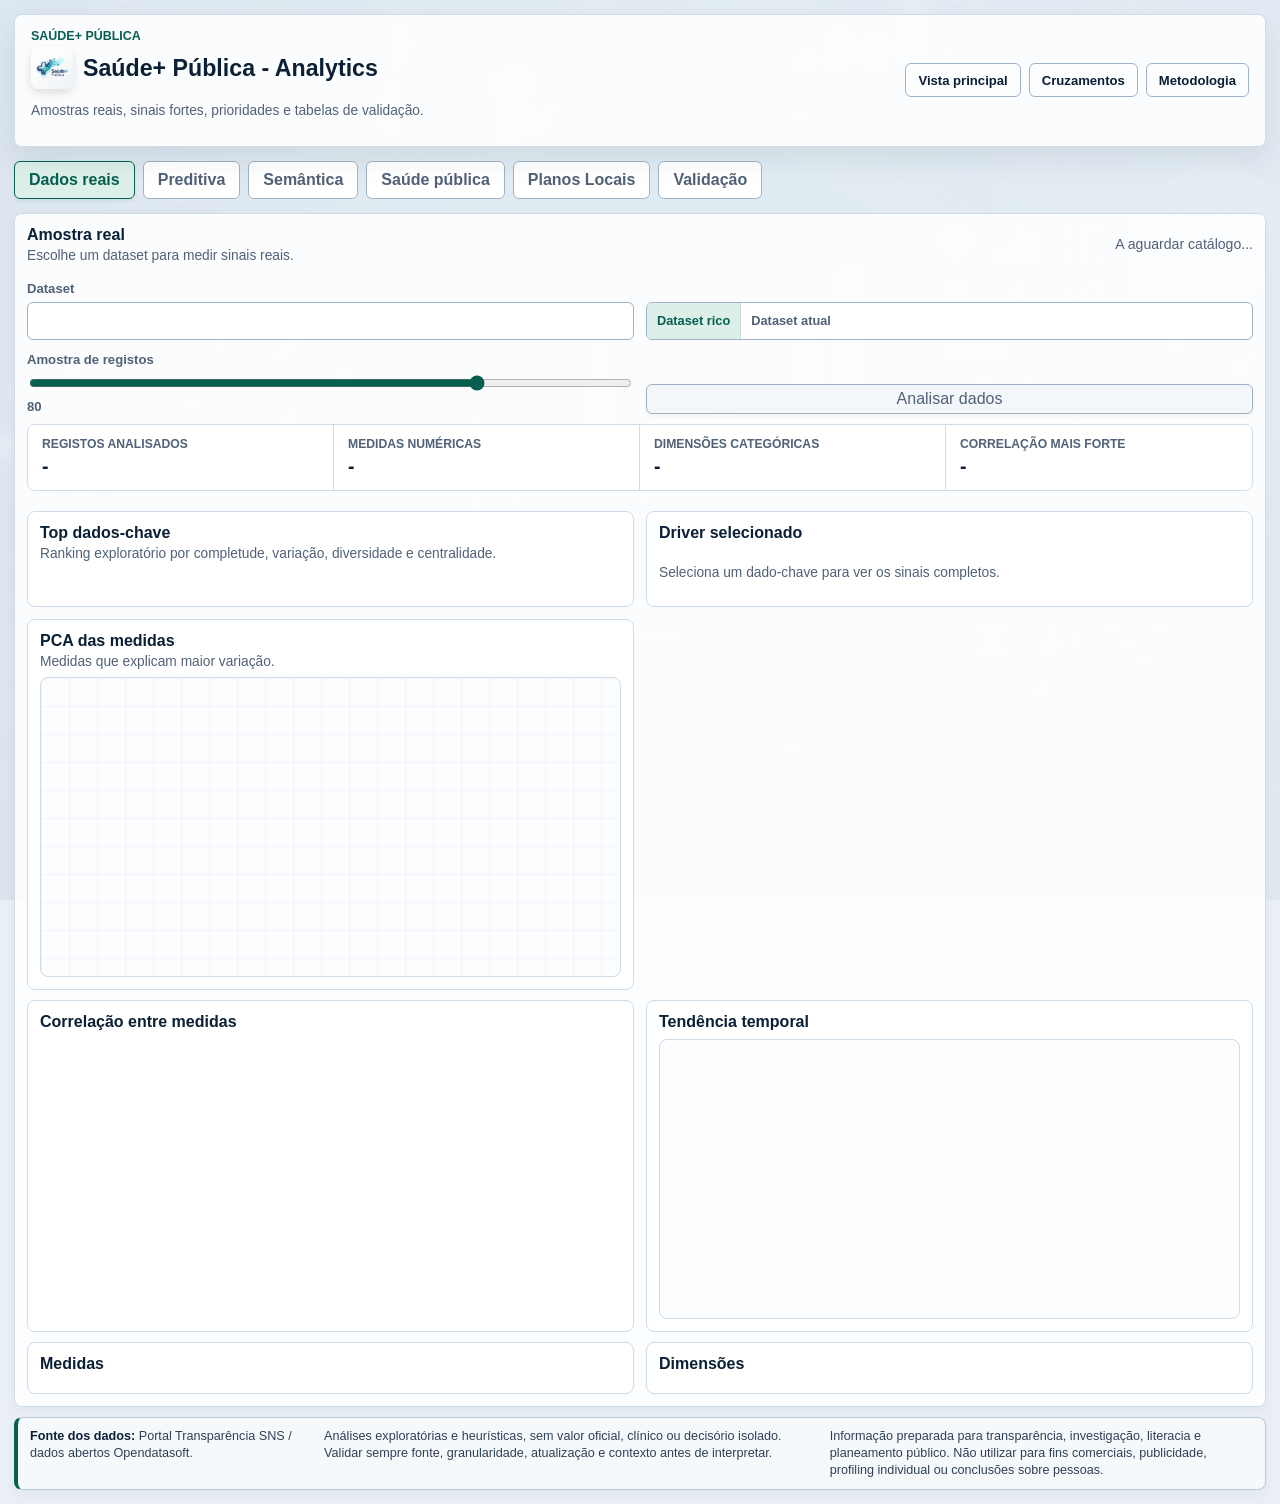
==== analytics.html @ 046d4cb9 "Improve analytics and public health views" ====
<!doctype html>
<html lang="pt">
  <head>
    <meta charset="UTF-8" />
    <meta name="viewport" content="width=device-width, initial-scale=1.0" />
    <title>Saúde+ Pública - Analytics</title>
    <link rel="icon" href="data:," />
    <link rel="stylesheet" href="styles.css?v=geo-mapping-20260427" />
  </head>
  <body>
    <main class="analytics-layout">
      <header class="topbar">
        <div>
          <p class="eyebrow">Saúde+ Pública</p>
          <h1><img src="visual_assets/logo.jpg" class="topbar-logo" alt="Logo" /> Saúde+ Pública - Analytics</h1>
          <p class="meta">Amostras reais, sinais fortes, prioridades e tabelas de validação.</p>
        </div>
        <div class="topbar-actions">
          <a href="/" class="top-link">Vista principal</a>
          <a href="crosswalk.html" class="top-link">Cruzamentos</a>
          <a href="metodologia.html" class="top-link">Metodologia</a>
        </div>
      </header>

      <nav class="analytics-tabs" aria-label="Secções de analytics">
        <button class="analytics-tab is-active" type="button" data-analytics-tab="data">Dados reais</button>
        <button class="analytics-tab" type="button" data-analytics-tab="predictive">Preditiva</button>
        <button class="analytics-tab" type="button" data-analytics-tab="semantic">Semântica</button>
        <button class="analytics-tab" type="button" data-analytics-tab="health">Saúde pública</button>
        <button class="analytics-tab" type="button" data-analytics-tab="local">Planos Locais</button>
        <button class="analytics-tab" type="button" data-analytics-tab="tables">Validação</button>
      </nav>

      <section class="panel analytics-panel data-analytics-panel" data-tab-panel="data">
        <div class="panel-heading">
          <div>
            <h2>Amostra real</h2>
            <p id="dataAnalyticsMeta" class="meta">Escolhe um dataset para medir sinais reais.</p>
          </div>
          <div id="dataAnalyticsStatus" class="sync-state">A aguardar catálogo...</div>
        </div>

        <div class="data-analytics-toolbar">
          <label>
            <span>Dataset</span>
            <select id="dataDatasetSelect" name="data-dataset"></select>
          </label>
          <div class="dataset-mode-toggle" role="group" aria-label="Modo de escolha de dataset">
            <button id="dataRichMode" class="is-active" type="button">Dataset rico</button>
            <button id="dataManualMode" type="button">Dataset atual</button>
          </div>
          <label class="range-control">
            <span>Amostra de registos</span>
            <input id="dataSampleLimit" min="20" max="100" step="20" type="range" value="80" />
            <strong id="dataSampleLimitValue">80</strong>
          </label>
          <button id="dataRefreshButton" class="ghost-button" type="button">Analisar dados</button>
        </div>

        <section class="data-kpis" aria-label="Resumo da amostra">
          <div>
            <span>Registos analisados</span>
            <strong id="dataStatRows">-</strong>
          </div>
          <div>
            <span>Medidas numéricas</span>
            <strong id="dataStatNumeric">-</strong>
          </div>
          <div>
            <span>Dimensões categóricas</span>
            <strong id="dataStatCategorical">-</strong>
          </div>
          <div>
            <span>Correlação mais forte</span>
            <strong id="dataStatCorrelation">-</strong>
          </div>
        </section>

        <div id="dataInsightCards" class="data-insight-cards"></div>

        <section class="key-data-panel">
          <section>
            <div class="panel-heading">
              <div>
                <h2>Top dados-chave</h2>
                <p class="meta">Ranking exploratório por completude, variação, diversidade e centralidade.</p>
              </div>
            </div>
            <div id="dataFeatureImportance" class="feature-importance-list"></div>
          </section>
          <aside id="featureDetailPanel" class="feature-detail-panel">
            <strong>Driver selecionado</strong>
            <p class="meta">Seleciona um dado-chave para ver os sinais completos.</p>
          </aside>
          <section>
            <div class="panel-heading">
              <div>
                <h2>PCA das medidas</h2>
                <p id="dataPcaMeta" class="meta">Medidas que explicam maior variação.</p>
              </div>
            </div>
            <div class="pca-wrap">
              <svg id="dataPcaChart" role="img" aria-label="PCA das medidas numéricas"></svg>
            </div>
          </section>
        </section>

        <section class="data-analytics-grid">
          <section>
            <div class="panel-heading">
              <h2>Correlação entre medidas</h2>
            </div>
            <div id="dataCorrelationList" class="data-correlation-list"></div>
          </section>
          <section>
            <div class="panel-heading">
              <h2>Tendência temporal</h2>
            </div>
            <div class="data-trend-wrap">
              <svg id="dataTrendChart" role="img" aria-label="Tendência temporal da amostra"></svg>
            </div>
          </section>
        </section>

        <section class="data-analytics-grid">
          <section>
            <div class="panel-heading">
              <h2>Medidas</h2>
            </div>
            <div id="dataNumericProfiles" class="data-profile-list"></div>
          </section>
          <section>
            <div class="panel-heading">
              <h2>Dimensões</h2>
            </div>
            <div id="dataCategoricalProfiles" class="data-profile-list"></div>
          </section>
        </section>
      </section>

      <section class="panel analytics-panel predictive-panel" data-tab-panel="predictive" hidden>
        <div class="panel-heading">
          <div>
            <h2>Análise preditiva simples</h2>
            <p id="predictiveMeta" class="meta">Projeções exploratórias sobre a amostra real selecionada.</p>
          </div>
          <button id="predictiveDataButton" class="ghost-button" type="button">Escolher dataset</button>
        </div>

        <section id="predictiveKpis" class="predictive-kpis" aria-label="Resumo preditivo"></section>

        <section class="predictive-filter-bar" aria-label="Filtro de indicadores preditivos">
          <div>
            <strong>Indicador com fiabilidade</strong>
            <span>Mostra apenas séries com volume e variação suficientes para leitura exploratória.</span>
          </div>
          <label>
            <span>Indicador</span>
            <select id="predictiveIndicatorFilter" name="predictive-indicator-filter"></select>
          </label>
        </section>

        <section class="predictive-grid predictive-grid-primary">
          <article class="predictive-card predictive-forecast-card">
            <div class="panel-heading">
              <div>
                <h2>Projeção curta</h2>
                <p class="meta">Linear, baseada nos períodos disponíveis.</p>
              </div>
            </div>
            <div class="predictive-chart-wrap">
              <svg id="predictiveForecastChart" role="img" aria-label="Projeção preditiva simples"></svg>
            </div>
          </article>
          <article class="predictive-card">
            <div class="panel-heading">
              <h2>Drivers prováveis</h2>
            </div>
            <div id="predictiveDrivers" class="predictive-list"></div>
          </article>
        </section>

        <section class="predictive-grid">
          <article class="predictive-card">
            <div class="panel-heading">
              <h2>Cenários</h2>
            </div>
            <div id="predictiveScenarios" class="predictive-scenarios"></div>
          </article>
          <article class="predictive-card">
            <div class="panel-heading">
              <h2>Risco do modelo</h2>
            </div>
            <div id="predictiveRisk" class="predictive-list"></div>
          </article>
        </section>

        <section class="predictive-card predictive-candidates-panel">
          <div class="panel-heading">
            <div>
              <h2>Datasets com potencial temporal</h2>
              <p class="meta">Sugestões do catálogo com sinais de mês, trimestre, evolução ou campos temporais.</p>
            </div>
          </div>
          <div id="predictiveDatasetCandidates" class="predictive-dataset-candidates"></div>
        </section>
      </section>

      <section class="analytics-toolbar analytics-filter-panel" data-tab-panel="semantic health local tables" hidden>
        <div class="toolbar-title">
          <strong>Filtros</strong>
          <span>foca ligações úteis</span>
        </div>
        <label>
          <span>Pesquisar relação</span>
          <input id="analyticsSearch" name="analytics-search" autocomplete="off" placeholder="período, hospital, mortalidade" type="text" />
        </label>
        <label>
          <span>Dimensão</span>
          <select id="analyticsKind" name="analytics-kind">
            <option value="">Todas</option>
            <option value="temporal">Temporal</option>
            <option value="territorial">Território</option>
            <option value="entidade">Entidade</option>
            <option value="medida">Medida</option>
            <option value="generico">Genérico</option>
          </select>
        </label>
        <label>
          <span>Confiança</span>
          <select id="analyticsConfidence" name="analytics-confidence">
            <option value="">Todas</option>
            <option value="alta">Alta</option>
            <option value="media">Média</option>
            <option value="exploratoria">Exploratória</option>
          </select>
        </label>
        <label class="range-control">
          <span>Score mínimo</span>
          <input id="analyticsMinScore" min="1" max="10" step="1" type="range" value="4" />
          <strong id="analyticsMinScoreValue">4</strong>
        </label>
        <button id="analyticsRefresh" class="ghost-button" type="button">Atualizar</button>
        <button id="analyticsExport" class="ghost-button" type="button">Exportar JSON</button>
        <div id="analyticsStatus" class="sync-state">A carregar...</div>
      </section>

      <section class="analytics-summary" aria-label="Resumo analítico" data-tab-panel="semantic health local tables" hidden>
        <div>
          <span>Datasets analisados</span>
          <strong id="analyticsStatDatasets">-</strong>
        </div>
        <div>
          <span>Cruzamentos candidatos</span>
          <strong id="analyticsStatLinks">-</strong>
        </div>
        <div>
          <span>Dimensões cruzáveis</span>
          <strong id="analyticsStatDimensions">-</strong>
        </div>
        <div>
          <span>Alta confiança</span>
          <strong id="analyticsStatConfidence">-</strong>
        </div>
      </section>

      <section class="semantic-explainer" data-tab-panel="semantic" hidden aria-label="Como usar a análise semântica">
        <div>
          <strong>Para que serve</strong>
          <span>Descobre que datasets podem ser cruzados porque partilham campos, dimensões ou temas próximos.</span>
        </div>
        <div>
          <strong>Como ler</strong>
          <span>Começa pelas oportunidades, confirma os campos comuns e valida granularidade antes de juntar dados.</span>
        </div>
        <div>
          <strong>O que não é</strong>
          <span>Não prova causalidade nem qualidade oficial do join; é uma triagem para investigação e planeamento.</span>
        </div>
      </section>

      <section class="panel analytics-panel top-opportunities-panel" data-tab-panel="semantic" hidden>
        <div class="panel-heading">
          <div>
            <h2>Oportunidades agora</h2>
            <p class="meta">Combina score semântico, viabilidade técnica, impacto e baixo risco.</p>
          </div>
        </div>
        <div id="analyticsTopOpportunities" class="top-opportunity-list"></div>
      </section>

      <section class="analytics-insights" aria-label="Leitura rápida" data-tab-panel="semantic" hidden>
        <div id="analyticsInsightCards" class="analytics-insight-cards"></div>
        <div class="panel analytics-panel analytics-distribution-panel">
          <div class="panel-heading">
            <div>
              <h2>Distribuição filtrada</h2>
              <p id="analyticsDistributionMeta" class="meta">Confiança e tipos de dimensão nas ligações visíveis.</p>
            </div>
          </div>
          <div id="analyticsDistribution" class="analytics-distribution"></div>
        </div>
      </section>

      <section class="panel analytics-panel analytics-model-panel" data-tab-panel="semantic" hidden>
        <div class="panel-heading">
          <div>
            <h2>Modelo semântico</h2>
            <p id="analyticsModelMeta" class="meta">Temas ligados por dimensões comuns nas ligações filtradas.</p>
          </div>
        </div>
        <div class="analytics-model-wrap">
          <svg id="analyticsSemanticModel" role="img" aria-label="Grafo de modelo semântico provável"></svg>
        </div>
      </section>

      <section class="panel analytics-panel analytics-public-health-panel" data-tab-panel="health" hidden>
        <div class="panel-heading">
          <div>
            <h2>Leitura de saúde pública</h2>
            <p id="publicHealthMeta" class="meta">Hipóteses exploratórias por viabilidade técnica, impacto, área e qualidade de cruzamento.</p>
          </div>
        </div>

        <section id="publicHealthKpis" class="public-health-kpis" aria-label="Resumo de prioridade em saúde pública"></section>

        <section class="health-guidance" aria-label="Como usar a leitura de saúde pública">
          <div>
            <strong>1. Escolhe uma hipótese</strong>
            <span>Usa a lista à esquerda para selecionar um tema de análise prioritário.</span>
          </div>
          <div>
            <strong>2. Valida a matriz</strong>
            <span>Procura alta viabilidade e alto impacto; confirma território, tempo e entidade.</span>
          </div>
          <div>
            <strong>3. Lê o âmbito</strong>
            <span>O cartograma separa leitura regional, entidades territoriais por validar e vista nacional.</span>
          </div>
          <div>
            <strong>4. Usa com cautela</strong>
            <span>É triagem exploratória para perguntas e validações, não recomendação oficial.</span>
          </div>
        </section>

        <div class="public-health-layout public-health-layout-primary">
          <section>
            <div class="panel-heading">
              <div>
                <h2>Matriz viabilidade técnica × impacto</h2>
                <p class="meta">Viabilidade técnica nas linhas, impacto potencial nas colunas. Priorizar validação no canto superior direito.</p>
              </div>
            </div>
            <div id="publicHealthMatrix" class="public-health-matrix" aria-label="Matriz de viabilidade técnica versus impacto"></div>
          </section>
          <aside>
            <h3>Estratificação por área matched</h3>
            <div id="publicHealthStrata" class="public-health-strata"></div>
          </aside>
        </div>

        <section class="public-health-cockpit">
          <section class="public-health-priority-panel">
            <div class="panel-heading">
              <div>
                <h2>Hipóteses de análise</h2>
                <p class="meta">Triagem Hanlon/PNS-like. Não é recomendação oficial.</p>
              </div>
            </div>
            <div id="publicHealthPriorityList" class="public-health-priority-list"></div>
          </section>

          <section class="public-health-map-panel">
            <div class="panel-heading">
              <div>
                <h2>Cartograma SNS</h2>
                <p class="meta">Leitura regional: continente norte-sul e ilhas. O nacional fica separado.</p>
              </div>
              <div id="publicHealthLayerControls" class="map-layer-controls" role="group" aria-label="Layers do mapa SNS"></div>
            </div>
            <div id="publicHealthNationalSummary" class="public-health-national-summary"></div>
            <div class="public-health-map-wrap">
              <svg id="publicHealthMap" role="img" aria-label="Mapa/cartograma de prioridades em saúde pública"></svg>
            </div>
          </section>

          <aside class="public-health-detail-panel">
            <h3>Drivers e leitura</h3>
            <div id="publicHealthDecisionDetail" class="public-health-decision-detail"></div>
          </aside>
        </section>

        <section class="public-health-questions-panel">
          <div class="panel-heading">
            <div>
              <h2>Perguntas úteis</h2>
              <p class="meta">Geradas a partir das prioridades disponíveis.</p>
            </div>
          </div>
          <div id="publicHealthQuestions" class="public-health-questions"></div>
        </section>

        <section class="public-health-table-panel">
          <div class="panel-heading">
            <div>
              <h2>Matriz de hipóteses</h2>
              <p id="publicHealthTableMeta" class="meta">Seleciona uma célula para ver explicação e hipóteses candidatas.</p>
            </div>
          </div>
          <div class="hypothesis-matrix-layout">
            <div id="publicHealthHypothesisMatrix" class="hypothesis-matrix" aria-label="Matriz de hipóteses por leitura e âmbito"></div>
            <aside id="publicHealthHypothesisDetail" class="hypothesis-detail-panel"></aside>
          </div>
        </section>
      </section>

      <section class="panel analytics-panel local-plans-panel" data-tab-panel="local" hidden>
        <div class="panel-heading">
          <div>
            <h2>Cockpit de Planos Locais de Saúde</h2>
            <p id="localPlanMeta" class="meta">Diagnóstico, prioridades, vigilância, risco e plano de ação a partir dos cruzamentos disponíveis.</p>
          </div>
        </div>

        <section id="localPlanKpis" class="local-plan-kpis" aria-label="Resumo para planos locais"></section>

        <section class="local-plan-grid">
          <article class="local-plan-card local-diagnosis-card">
            <div class="panel-heading">
              <div>
                <h2>Diagnóstico local</h2>
                <p class="meta">Temas PNS, cobertura territorial e lacunas que condicionam planeamento subnacional.</p>
              </div>
            </div>
            <div id="localDiagnosis" class="local-diagnosis"></div>
          </article>

          <article class="local-plan-card">
            <div class="panel-heading">
              <div>
                <h2>Prioridades</h2>
                <p class="meta">Necessidade local versus capacidade analítica. Clica numa célula para ver hipóteses e validações.</p>
              </div>
            </div>
            <div class="local-priority-layout">
              <div id="localPriorityMatrix" class="local-priority-matrix" aria-label="Matriz de prioridades para planos locais"></div>
              <aside id="localPriorityDetail" class="local-priority-detail"></aside>
            </div>
          </article>
        </section>

        <section class="local-plan-grid local-plan-grid-secondary">
          <article class="local-plan-card">
            <div class="panel-heading">
              <div>
                <h2>Vigilância</h2>
                <p class="meta">Sinal temporal, capacidade de monitorização e qualidade da série.</p>
              </div>
            </div>
            <div id="localSurveillance" class="local-signal-list"></div>
          </article>

          <article class="local-plan-card">
            <div class="panel-heading">
              <div>
                <h2>Risco residual</h2>
                <p class="meta">Probabilidade × impacto, ajustado por vulnerabilidade e capacidade analítica.</p>
              </div>
            </div>
            <div id="localRiskMatrix" class="local-risk-matrix"></div>
          </article>
        </section>

        <section class="local-plan-card">
          <div class="panel-heading">
            <div>
              <h2>Plano de ação</h2>
              <p class="meta">Perguntas acionáveis, datasets necessários e validações antes de usar em planeamento local.</p>
            </div>
          </div>
          <div id="localActionPlan" class="local-action-plan"></div>
        </section>
      </section>

      <section class="analytics-grid" data-tab-panel="semantic" hidden>
        <section class="panel analytics-panel analytics-chart-panel">
          <div class="panel-heading">
            <div>
              <h2>Mapa de oportunidades</h2>
              <p id="analyticsChartMeta" class="meta">Distribuição por cobertura e intensidade.</p>
            </div>
          </div>
          <div class="analytics-chart-wrap">
            <svg id="analyticsBubbleChart" role="img" aria-label="Mapa de dimensões cruzáveis"></svg>
          </div>
        </section>

        <aside class="panel analytics-panel">
          <div class="panel-heading">
            <h2>Dimensões fortes</h2>
          </div>
          <div id="analyticsDimensionList" class="analytics-list"></div>
        </aside>
      </section>

      <section class="panel analytics-panel analytics-table-panel tables-primary-panel" data-tab-panel="tables" hidden>
        <div class="panel-heading">
          <div>
            <h2>Ligações candidatas para cruzar dados</h2>
            <p id="analyticsCorrelationMeta" class="meta">Ordenadas por score semântico.</p>
          </div>
        </div>
        <div class="tables-guidance">
          <span>Filtra dimensão/confiança</span>
          <span>Abre uma linha</span>
          <span>Exporta o filtro</span>
        </div>
        <div class="analytics-table-wrap">
          <table id="analyticsCorrelationTable" class="analytics-table analytics-relation-table">
            <thead></thead>
            <tbody></tbody>
          </table>
        </div>
      </section>

      <section class="analytics-grid analytics-grid-wide analytics-matrix-strip" data-tab-panel="tables" hidden>
        <details class="panel analytics-panel analytics-details">
          <summary>Mapa rápido por tema</summary>
          <div class="panel-heading">
            <div>
              <h2>Matriz tema-tema</h2>
              <p class="meta">Mostra os temas com mais pares cruzáveis.</p>
            </div>
          </div>
          <div id="analyticsThemeMatrix" class="analytics-matrix"></div>
        </details>

        <details class="panel analytics-panel analytics-details">
          <summary>Mapa rápido por dimensão</summary>
          <div class="panel-heading">
            <div>
              <h2>Cruzamento de dimensões</h2>
              <p class="meta">Mostra os tipos de chave que aparecem em mais ligações.</p>
            </div>
          </div>
          <div id="analyticsDimensionMatrix" class="analytics-matrix"></div>
        </details>
      </section>
      <footer class="legal-strip" aria-label="Fonte e nota legal">
        <div><strong>Fonte dos dados:</strong> Portal Transparência SNS / dados abertos Opendatasoft.</div>
        <div>Análises exploratórias e heurísticas, sem valor oficial, clínico ou decisório isolado. Validar sempre fonte, granularidade, atualização e contexto antes de interpretar.</div>
        <div>Informação preparada para transparência, investigação, literacia e planeamento público. Não utilizar para fins comerciais, publicidade, profiling individual ou conclusões sobre pessoas.</div>
      </footer>
    </main>

    <script src="analytics.js?v=geo-mapping-20260427" defer></script>
  </body>
</html>
---- styles.css ----
:root {
  --bg: #e9eff5;
  --surface: #ffffff;
  --surface-2: #f4f7fa;
  --text: #0b1f35;
  --muted: #516176;
  --line: #cfdbe7;
  --line-strong: #9fb2c6;
  --accent: #075f4f;
  --accent-soft: #dcefe9;
  --blue: #155a99;
  --orange: #b86418;
  --shadow: 0 12px 28px rgba(25, 42, 62, 0.09);
}

* {
  box-sizing: border-box;
}

body {
  margin: 0;
  background: var(--bg);
  color: var(--text);
  font-family: Inter, "Segoe UI", Arial, sans-serif;
  overflow-x: hidden;
}

body::before {
  content: "";
  position: fixed;
  top: 0; left: 0; right: 0; bottom: 0;
  background-image: url('visual_assets/background.jpg');
  background-size: cover;
  background-position: center;
  opacity: 0.06;
  z-index: -1;
  pointer-events: none;
}

button,
input {
  font: inherit;
}

button,
select,
input {
  touch-action: manipulation;
}

select {
  appearance: none;
  background-image: url("data:image/svg+xml,%3Csvg xmlns='http://www.w3.org/2000/svg' width='16' height='16' viewBox='0 0 24 24' fill='none' stroke='%23516176' stroke-width='2.5' stroke-linecap='round' stroke-linejoin='round'%3E%3Cpath d='M6 9l6 6 6-6'/%3E%3C/svg%3E");
  background-repeat: no-repeat;
  background-position: right 10px center;
  background-size: 14px;
  padding-right: 32px !important;
}

button:focus-visible,
select:focus-visible,
input:focus-visible,
a:focus-visible {
  outline: none;
  border-color: var(--accent);
  box-shadow: 0 0 0 4px rgba(7, 95, 79, 0.12);
}

@keyframes entrance {
  from { opacity: 0; transform: translateY(8px); }
  to { opacity: 1; transform: translateY(0); }
}

.layout {
  display: flex;
  flex-direction: column;
  min-height: 100vh;
  padding: 14px;
  gap: 10px;
  animation: entrance 0.5s cubic-bezier(0.16, 1, 0.3, 1) both;
}

.topbar,
.toolbar,
.summary-strip,
.panel,
.start-page,
.data-section {
  background: rgba(255, 255, 255, 0.85);
  backdrop-filter: blur(10px);
  -webkit-backdrop-filter: blur(10px);
  border: 1px solid var(--line);
  border-radius: 8px;
  box-shadow: 0 4px 12px rgba(11, 31, 53, 0.04);
}

.topbar {
  display: flex;
  align-items: center;
  justify-content: space-between;
  padding: 14px 16px;
  box-shadow: var(--shadow);
}

.topbar-actions {
  display: flex;
  align-items: center;
  flex-wrap: wrap;
  justify-content: flex-end;
  gap: 8px;
}

.legal-strip {
  display: grid;
  grid-template-columns: minmax(180px, 0.8fr) minmax(260px, 1.4fr) minmax(260px, 1.2fr);
  gap: 12px;
  align-items: start;
  padding: 10px 12px;
  border: 1px solid #b9c9d8;
  border-left: 4px solid var(--accent);
  border-radius: 8px;
  background: rgba(247, 250, 252, 0.94);
  color: #2f4055;
  font-size: 0.79rem;
  line-height: 1.35;
  box-shadow: 0 4px 12px rgba(11, 31, 53, 0.04);
}

.legal-strip strong {
  color: var(--text);
}

@media (max-width: 900px) {
  .legal-strip {
    grid-template-columns: 1fr;
    font-size: 0.76rem;
  }
}

.top-link,
.ghost-link {
  height: 34px;
  border-radius: 6px;
  border: 1px solid var(--line-strong);
  text-decoration: none;
  color: var(--muted);
  padding: 0 12px;
  display: inline-flex;
  align-items: center;
  font-size: 0.82rem;
  font-weight: 700;
  white-space: nowrap;
}

.top-link {
  background: #fbfdff;
  color: var(--text);
}

.top-link:hover,
.ghost-link:hover {
  border-color: var(--accent);
  color: var(--accent);
  background: white;
  transform: translateY(-2px);
  box-shadow: 0 4px 10px rgba(11, 31, 53, 0.06);
}

.eyebrow {
  margin: 0 0 4px;
  color: var(--accent);
  font-size: 0.78rem;
  font-weight: 800;
  letter-spacing: 0;
  text-transform: uppercase;
}

h1,
h2 {
  margin: 0;
  letter-spacing: 0;
}

h1 {
  display: flex;
  align-items: center;
  gap: 10px;
  font-size: 1.45rem;
  line-height: 1.15;
}

.topbar-logo {
  width: 42px;
  height: 42px;
  border-radius: 8px;
  box-shadow: 0 4px 10px rgba(0,0,0,0.12);
  transition: transform 0.6s cubic-bezier(0.34, 1.56, 0.64, 1);
}

.topbar:hover .topbar-logo {
  transform: rotate(12deg) scale(1.1);
}

h2 {
  font-size: 1rem;
}

.sync-state {
  color: var(--muted);
  font-size: 0.88rem;
  white-space: nowrap;
}

::placeholder {
  color: #718297;
  opacity: 1;
}

.toolbar {
  display: flex;
  align-items: end;
  gap: 14px;
  padding: 12px;
  flex-wrap: wrap;
}

.start-page {
  display: grid;
  grid-template-columns: minmax(220px, 300px) 1fr;
  gap: 14px;
  padding: 14px;
}

.start-copy p {
  margin: 8px 0 0;
  color: var(--muted);
  line-height: 1.45;
}

.theme-grid {
  display: grid;
  grid-template-columns: repeat(auto-fit, minmax(190px, 1fr));
  gap: 10px;
}

.theme-card {
  display: grid;
  gap: 6px;
  min-height: 112px;
  border: 1px solid var(--line);
  border-radius: 8px;
  padding: 10px;
  text-align: left;
  background: var(--surface-2);
  color: var(--text);
  cursor: pointer;
  transition: transform 0.18s ease, border-color 0.18s ease, background-color 0.18s ease, box-shadow 0.18s ease;
}

.theme-card:hover {
  border-color: var(--accent);
  background: white;
  transform: translateY(-4px) scale(1.01);
  box-shadow: 0 12px 24px rgba(7, 95, 79, 0.12);
}

.theme-card.active {
  border-color: var(--accent);
  background: var(--accent-soft);
  box-shadow: 0 4px 12px rgba(7, 95, 79, 0.1);
}

.theme-card span {
  color: var(--accent);
  font-size: 0.78rem;
  font-weight: 900;
}

.theme-card strong {
  font-size: 1.05rem;
  font-variant-numeric: tabular-nums;
}

.theme-card small {
  color: var(--muted);
  line-height: 1.35;
}

.toolbar label {
  display: grid;
  gap: 6px;
  color: var(--muted);
  font-size: 0.82rem;
  font-weight: 700;
}

.toolbar input[type="text"],
.toolbar select {
  width: min(460px, 72vw);
  height: 38px;
  border: 1px solid var(--line-strong);
  border-radius: 6px;
  padding: 0 12px;
  color: var(--text);
  background: rgba(255, 255, 255, 0.9);
  transition: all 0.2s cubic-bezier(0.16, 1, 0.3, 1);
  box-shadow: inset 0 1px 3px rgba(11, 31, 53, 0.02);
}

.toolbar input[type="text"]:hover,
.toolbar select:hover {
  border-color: var(--accent);
  background: #fff;
  box-shadow: inset 0 1px 3px rgba(11, 31, 53, 0.02), 0 4px 10px rgba(7, 95, 79, 0.08);
  transform: translateY(-1px);
}

.toolbar select {
  width: 240px;
}

.range-control {
  min-width: 240px;
  grid-template-columns: 1fr auto;
  align-items: center;
}

.range-control input {
  grid-column: 1 / -1;
  accent-color: var(--accent);
}

.toolbar button,
.ghost-button,
.relation-button {
  height: 38px;
  border: 1px solid var(--line-strong);
  border-radius: 6px;
  background: var(--surface-2);
  color: var(--text);
  cursor: pointer;
  box-shadow: 0 2px 4px rgba(11, 31, 53, 0.05);
  transition: transform 0.15s ease, box-shadow 0.15s ease, border-color 0.15s ease, background-color 0.15s ease;
}

.toolbar button:hover,
.ghost-button:hover,
.relation-button:hover {
  transform: translateY(-2px);
  box-shadow: 0 6px 14px rgba(11, 31, 53, 0.12);
  background: white;
}

.toolbar button {
  padding: 0 16px;
  background: var(--accent);
  border-color: var(--accent);
  color: white;
  font-weight: 800;
}

.ghost-button {
  height: 30px;
  padding: 0 10px;
  color: var(--muted);
}

.summary-strip {
  display: grid;
  grid-template-columns: repeat(4, minmax(0, 1fr));
  overflow: hidden;
}

.summary-strip div {
  padding: 11px 14px;
  border-right: 1px solid var(--line);
}

.summary-strip div:last-child {
  border-right: 0;
}

.summary-strip span {
  display: block;
  color: var(--muted);
  font-size: 0.78rem;
  font-weight: 800;
  margin-bottom: 4px;
}

.summary-strip strong {
  display: block;
  font-size: 1.3rem;
  overflow: hidden;
  text-overflow: ellipsis;
  white-space: nowrap;
  font-variant-numeric: tabular-nums;
}

.grid {
  display: grid;
  grid-template-columns: 340px minmax(520px, 1fr) 420px;
  gap: 10px;
  min-height: 0;
  flex: 1;
  align-items: stretch;
}

.panel {
  min-height: 0;
  padding: 10px;
  display: flex;
  flex-direction: column;
}

.panel-heading {
  display: flex;
  align-items: center;
  justify-content: space-between;
  gap: 10px;
  margin-bottom: 8px;
}

.panel-heading span,
.meta {
  color: var(--muted);
  font-size: 0.86rem;
}

.sidebar,
.inspector {
  overflow: hidden;
  min-height: 0;
  max-height: clamp(520px, 62vh, 720px);
}

.list {
  min-height: 0;
  overflow: auto;
  padding-right: 4px;
}

.dataset-item {
  display: grid;
  gap: 7px;
  position: relative;
  border: 1px solid transparent;
  border-bottom-color: var(--line);
  padding: 11px 9px 11px 14px;
  cursor: pointer;
  border-radius: 6px;
  transition: background 0.16s ease, border-color 0.16s ease, transform 0.16s ease;
  text-align: left;
  background: transparent;
  width: 100%;
  content-visibility: auto;
  contain-intrinsic-size: 88px;
}

.dataset-item::before {
  content: "";
  position: absolute;
  top: 0;
  left: 0;
  bottom: 0;
  width: 4px;
  border-radius: 6px 0 0 6px;
  background: var(--item-theme, var(--line));
}

.dataset-item:hover {
  background: var(--surface-2);
  border-color: var(--line);
  transform: translateX(4px);
  box-shadow: 0 4px 12px rgba(11, 31, 53, 0.04);
}

.dataset-item.active {
  background: var(--accent-soft);
  border-color: var(--accent);
}

.dataset-title {
  font-weight: 800;
  line-height: 1.2;
  overflow-wrap: anywhere;
}

.dataset-meta-row {
  display: flex;
  align-items: center;
  gap: 8px;
  flex-wrap: wrap;
  color: var(--muted);
  font-size: 0.82rem;
}

.tag {
  display: inline-flex;
  align-items: center;
  max-width: 100%;
  min-height: 24px;
  padding: 3px 8px;
  border-radius: 999px;
  background: #edf2f7;
  color: #405069;
  font-size: 0.76rem;
  font-weight: 700;
  overflow: hidden;
  text-overflow: ellipsis;
  white-space: nowrap;
}

.theme-tag {
  background: var(--accent-soft);
  color: var(--accent);
}

#graphContainer {
  position: relative;
  height: clamp(360px, 44vh, 520px);
  border: 1px solid var(--line);
  border-radius: 8px;
  background:
    linear-gradient(rgba(16, 32, 51, 0.03) 1px, transparent 1px),
    linear-gradient(90deg, rgba(16, 32, 51, 0.03) 1px, transparent 1px),
    #fbfdff;
  background-size: 32px 32px;
  overflow: hidden;
}

#linkGraph {
  width: 100%;
  height: 100%;
  display: block;
}

.graph-tooltip {
  position: fixed;
  z-index: 10;
  max-width: 340px;
  padding: 8px 10px;
  border-radius: 6px;
  background: #102033;
  color: #fff;
  font-size: 12px;
  opacity: 0;
  pointer-events: none;
  transition: opacity 0.18s ease;
}

#linkHelp {
  margin-top: 9px;
}

.link {
  stroke: #a8bad0;
  stroke-opacity: 0.62;
}

.link-highlight {
  stroke: var(--orange);
  stroke-opacity: 1;
  stroke-width: 3px;
}

.node {
  cursor: pointer;
}

.node-circle {
  fill: var(--blue);
  stroke: #fff;
  stroke-width: 2px;
}

.node.active .node-circle {
  fill: var(--orange);
}

.node-text {
  font-size: 11px;
  fill: #14263b;
  paint-order: stroke;
  stroke: white;
  stroke-width: 4px;
  user-select: none;
}

svg text {
  pointer-events: none;
}

.relationship-list,
.opportunities {
  min-height: 0;
  overflow: auto;
}

.inspector .relationship-list {
  flex: 1 1 auto;
}

.inspector .opportunities {
  flex: 0 1 44%;
}

.data-section {
  padding: 14px;
  padding-top: 8px;
}

.recent-data-wide {
  grid-column: 1 / -1;
  min-width: 0;
  box-shadow: var(--shadow);
}

.quick-analysis-panel {
  display: grid;
  gap: 12px;
  margin-top: 14px;
  padding-top: 12px;
  border-top: 1px solid var(--line);
}

.quick-analysis-kpis {
  display: grid;
  grid-template-columns: repeat(4, minmax(0, 1fr));
  overflow: hidden;
  border: 1px solid var(--line);
  border-radius: 8px;
  background: #fff;
}

.quick-analysis-kpis div {
  min-width: 0;
  padding: 11px 12px;
  border-right: 1px solid var(--line);
}

.quick-analysis-kpis div:last-child {
  border-right: 0;
}

.quick-analysis-kpis span,
.quick-key-item span,
.predictive-kpis span,
.predictive-scenarios span {
  display: block;
  color: var(--muted);
  font-size: 0.72rem;
  font-weight: 900;
  text-transform: uppercase;
}

.quick-analysis-kpis strong,
.predictive-kpis strong,
.predictive-scenarios strong {
  display: block;
  margin-top: 4px;
  font-size: 1.12rem;
  font-variant-numeric: tabular-nums;
}

.quick-analysis-kpis small,
.quick-key-item small,
.quick-anomaly-item small,
.predictive-kpis small,
.predictive-scenarios small,
.predictive-list-item small {
  color: var(--muted);
  line-height: 1.32;
}

.quick-anomaly-note {
  padding: 9px;
  border: 1px solid #d8c48e;
  border-radius: 8px;
  background: #fff9e8;
  color: #6b4b0d;
  font-size: 0.82rem;
  font-weight: 800;
  line-height: 1.35;
}

.quick-analysis-grid {
  display: grid;
  grid-template-columns: minmax(230px, 0.8fr) minmax(300px, 1fr) minmax(300px, 1fr) minmax(270px, 0.9fr);
  gap: 12px;
}

.quick-analysis-grid article {
  min-width: 0;
  padding: 12px;
  border: 1px solid var(--line);
  border-radius: 8px;
  background: #fff;
}

.quick-analysis-grid h3 {
  margin: 0 0 9px;
  font-size: 0.95rem;
}

.quick-key-list,
.quick-anomaly-list {
  display: grid;
  gap: 7px;
  max-height: 270px;
  overflow: auto;
}

.quick-key-item,
.quick-anomaly-item {
  display: grid;
  gap: 5px;
  min-width: 0;
  padding: 8px 9px;
  border: 1px solid var(--line);
  border-radius: 7px;
  background: var(--surface-2);
}

.quick-anomaly-item.severity-alta {
  border-color: #c46354;
  background: #fff4f2;
}

.quick-anomaly-item.severity-média {
  border-color: #c58a3a;
  background: #fff8ed;
}

.quick-anomaly-badge {
  width: fit-content;
  padding: 3px 7px;
  border-radius: 999px;
  background: #ffffff;
  color: var(--accent);
  border: 1px solid currentColor;
  font-size: 0.68rem;
  font-weight: 900;
  text-transform: uppercase;
}

.quick-key-item strong,
.quick-anomaly-item strong {
  overflow: hidden;
  text-overflow: ellipsis;
  white-space: nowrap;
}

.quick-anomaly-item p {
  margin: 0;
  color: var(--text);
  font-size: 0.82rem;
  font-weight: 800;
  line-height: 1.28;
}

.quick-anomaly-facts {
  display: flex;
  flex-wrap: wrap;
  gap: 5px;
}

.quick-anomaly-facts span {
  padding: 3px 6px;
  border-radius: 5px;
  background: #ffffff;
  color: var(--muted);
  font-size: 0.72rem;
  font-weight: 800;
}

.quick-anomaly-item em {
  color: #355d53;
  font-size: 0.76rem;
  font-style: normal;
  font-weight: 800;
  line-height: 1.32;
}

.quick-chart-wrap {
  min-height: 220px;
  overflow: hidden;
  border: 1px solid var(--line);
  border-radius: 8px;
  background: #fbfdff;
}

.quick-chart-wrap svg {
  display: block;
  width: 100%;
  height: 220px;
}

.quick-chart-axis line,
.predictive-axis line {
  stroke: #c9d5e2;
  stroke-width: 1.4;
}

.quick-trend-line,
.predictive-line {
  fill: none;
  stroke: var(--accent);
  stroke-width: 3;
  stroke-linecap: round;
  stroke-linejoin: round;
}

.quick-trend-point circle,
.predictive-point circle {
  fill: #fff;
  stroke: var(--accent);
  stroke-width: 2.5;
}

.quick-trend-point text,
.quick-chart-wrap text,
.predictive-chart-wrap text {
  fill: var(--muted);
  font-size: 0.72rem;
  font-weight: 800;
}

.quick-distribution-bar {
  fill: #2d6f63;
}

.data-section .panel-heading p {
  margin: 5px 0 0;
}

.table-wrap {
  overflow: auto;
  background: white;
  max-height: clamp(360px, 42vh, 560px);
  min-width: 100%;
}

.table-strip-frame {
  display: grid;
  grid-template-columns: 6px 1fr 6px;
  align-items: stretch;
  border: 1px solid var(--line);
  border-radius: 8px;
  overflow: hidden;
  background: #ffffff;
}

.table-strip-frame.with-theme {
  --table-theme-color: #a7b8ca;
}

.table-edge {
  background: var(--table-theme-color, var(--line));
}

table {
  width: 100%;
  border-collapse: collapse;
  font-size: 0.86rem;
}

th,
td {
  min-width: 140px;
  max-width: 300px;
  padding: 9px 10px;
  border-bottom: 1px solid var(--line);
  text-align: left;
  vertical-align: top;
  overflow-wrap: anywhere;
}

th {
  position: sticky;
  top: 0;
  z-index: 1;
  background: var(--surface-2);
  color: #405069;
  font-size: 0.76rem;
  font-weight: 900;
}

td {
  color: #26384e;
}

td:has(> span),
td.numeric {
  font-variant-numeric: tabular-nums;
}

[hidden] {
  display: none !important;
}

.empty-state {
  display: flex;
  flex-direction: column;
  align-items: center;
  justify-content: center;
  gap: 12px;
  padding: 3rem 1rem;
  color: var(--muted);
  text-align: center;
}

.empty-state-icon {
  width: 64px;
  height: 64px;
  opacity: 0.6;
  animation: float 4s ease-in-out infinite;
  filter: drop-shadow(0 4px 8px rgba(0,0,0,0.1));
}

@keyframes float {
  0% { transform: translateY(0); opacity: 0.5; }
  50% { transform: translateY(-8px); opacity: 0.8; }
  100% { transform: translateY(0); opacity: 0.5; }
}

.relationship-list {
  border-top: 1px solid var(--line);
  padding-top: 10px;
  margin-top: 6px;
}

.relation-group {
  padding: 10px 0;
  border-bottom: 1px solid var(--line);
}

.relation-group h3 {
  margin: 0 0 8px;
  font-size: 0.92rem;
}

.relation-row {
  display: grid;
  grid-template-columns: 1fr auto;
  gap: 10px;
  align-items: center;
  padding: 7px 8px;
  transition: all 0.15s ease;
  border-radius: 6px;
}

.relation-row:hover {
  background: var(--surface-2);
  transform: translateX(2px);
}

.relation-title {
  min-width: 0;
  color: var(--text);
  font-size: 0.86rem;
  overflow: hidden;
  text-overflow: ellipsis;
  white-space: nowrap;
}

.relation-score {
  color: var(--muted);
  font-size: 0.78rem;
  font-weight: 800;
}

.relation-button {
  height: 28px;
  padding: 0 9px;
  color: var(--blue);
  font-size: 0.78rem;
  font-weight: 800;
}

.selected-title {
  color: var(--text);
  font-size: 1rem;
  font-weight: 900;
  line-height: 1.2;
  margin-bottom: 6px;
  overflow-wrap: anywhere;
}

.description {
  max-height: 84px;
  overflow: auto;
  line-height: 1.35;
}

.opportunities {
  margin-top: 12px;
  border-top: 1px solid var(--line);
  padding-top: 12px;
}

.opportunity {
  display: grid;
  gap: 6px;
  padding: 10px 8px;
  border-bottom: 1px solid var(--line);
  transition: all 0.2s ease;
  border-radius: 6px;
}

.opportunity:hover {
  background: var(--accent-soft);
  transform: translateX(4px);
  border-bottom-color: transparent;
}

.opportunity strong {
  color: var(--accent);
}

.opportunity small {
  color: var(--muted);
  line-height: 1.3;
}

/* empty-state is defined above with enhanced visuals */

.crosswalk-layout {
  display: flex;
  flex-direction: column;
  min-height: 100vh;
  padding: 14px;
  gap: 10px;
  animation: entrance 0.5s cubic-bezier(0.16, 1, 0.3, 1) both;
}

.crosswalk-toolbar {
  display: grid;
  grid-template-columns: minmax(220px, 1.2fr) minmax(180px, 0.9fr) minmax(190px, 0.9fr) minmax(170px, 220px) auto auto minmax(116px, auto);
  align-items: end;
  gap: 10px;
  padding: 10px;
}

.crosswalk-toolbar label {
  display: grid;
  gap: 6px;
  color: var(--muted);
  font-size: 0.82rem;
  font-weight: 700;
}

.crosswalk-toolbar input[type="text"],
.crosswalk-toolbar select {
  width: 100%;
  height: 38px;
  border: 1px solid var(--line-strong);
  border-radius: 6px;
  padding: 0 12px;
  color: var(--text);
  background: rgba(255, 255, 255, 0.9);
  transition: all 0.2s cubic-bezier(0.16, 1, 0.3, 1);
  box-shadow: inset 0 1px 3px rgba(11, 31, 53, 0.02);
}

.crosswalk-toolbar input[type="text"]:hover,
.crosswalk-toolbar select:hover {
  border-color: var(--accent);
  background: #fff;
  box-shadow: inset 0 1px 3px rgba(11, 31, 53, 0.02), 0 4px 10px rgba(7, 95, 79, 0.08);
  transform: translateY(-1px);
}

.crosswalk-toolbar .range-control {
  min-width: 220px;
  grid-template-columns: 1fr auto;
  align-items: center;
}

.crosswalk-toolbar .range-control input {
  grid-column: 1 / -1;
  accent-color: var(--accent);
}

.crosswalk-toolbar .ghost-button {
  min-width: 104px;
  white-space: nowrap;
}

.crosswalk-toolbar #crossExportButton {
  min-width: 118px;
}

.crosswalk-toolbar .sync-state {
  justify-self: end;
  max-width: 150px;
  overflow: hidden;
  text-overflow: ellipsis;
}

.crosswalk-summary {
  display: grid;
  grid-template-columns: repeat(4, minmax(0, 1fr));
  border: 1px solid var(--line);
  border-radius: 8px;
  background: rgba(255, 255, 255, 0.85);
  backdrop-filter: blur(10px);
  -webkit-backdrop-filter: blur(10px);
  overflow: hidden;
  box-shadow: 0 4px 12px rgba(11, 31, 53, 0.04);
}

.crosswalk-summary div {
  padding: 11px 14px;
  border-right: 1px solid var(--line);
}

.crosswalk-summary div:last-child {
  border-right: 0;
}

.crosswalk-summary span {
  display: block;
  color: var(--muted);
  font-size: 0.78rem;
  font-weight: 800;
  margin-bottom: 4px;
}

.crosswalk-summary strong {
  display: block;
  font-size: 1.32rem;
  overflow: hidden;
  text-overflow: ellipsis;
  white-space: nowrap;
  font-variant-numeric: tabular-nums;
}

.semantic-panel {
  padding: 12px;
}

.semantic-panel .panel-heading {
  align-items: start;
}

.semantic-panel .panel-heading p {
  margin: 4px 0 0;
}

.semantic-graph-wrap {
  height: clamp(360px, 44vh, 560px);
  border: 1px solid var(--line);
  border-radius: 8px;
  overflow: hidden;
  background:
    linear-gradient(rgba(16, 32, 51, 0.035) 1px, transparent 1px),
    linear-gradient(90deg, rgba(16, 32, 51, 0.035) 1px, transparent 1px),
    #fbfdff;
  background-size: 28px 28px;
}

.cross-workbench {
  display: grid;
  grid-template-columns: minmax(560px, 1fr) minmax(310px, 380px);
  gap: 12px;
  min-height: 0;
}

.cross-focus-panel {
  gap: 10px;
  max-height: clamp(360px, 44vh, 560px);
  overflow: hidden;
}

.recommended-path-panel {
  display: grid;
  gap: 8px;
  border: 1px solid var(--line);
  border-radius: 8px;
  padding: 10px;
  background: #fbfdff;
}

.recommended-route {
  font-weight: 900;
  line-height: 1.35;
  overflow-wrap: anywhere;
}

#semanticModelGraph {
  width: 100%;
  height: 100%;
  display: block;
}

.semantic-edge {
  fill: none;
  stroke: #aab8c8;
  stroke-opacity: 0.72;
}

.semantic-edge-temporal {
  stroke: #1b5fa7;
}

.semantic-edge-territorial {
  stroke: #0b6b57;
}

.semantic-edge-entidade {
  stroke: #7a4fb8;
}

.semantic-edge-medida {
  stroke: #c86d1d;
}

.semantic-edge-generico {
  stroke: #7b8794;
  stroke-dasharray: 5 5;
}

.semantic-field,
.semantic-dataset {
  cursor: pointer;
}

.semantic-field rect {
  fill: #fff;
  stroke: var(--line-strong);
}

.semantic-field text,
.semantic-dataset text {
  fill: #102033;
  font-size: 11px;
  font-weight: 800;
  paint-order: stroke;
  stroke: #fff;
  stroke-width: 3px;
  user-select: none;
}

.semantic-field-temporal rect {
  fill: #e8f2ff;
  stroke: #1b5fa7;
}

.semantic-field-territorial rect {
  fill: #e1f2ee;
  stroke: #0b6b57;
}

.semantic-field-entidade rect {
  fill: #f0ebfb;
  stroke: #7a4fb8;
}

.semantic-field-medida rect {
  fill: #fff1e3;
  stroke: #c86d1d;
}

.semantic-field-generico rect {
  fill: #f0f3f7;
  stroke: #7b8794;
}

.semantic-dataset circle {
  fill: var(--node-theme, var(--blue));
  stroke: #fff;
  stroke-width: 3px;
}

.semantic-legend {
  display: flex;
  align-items: center;
  justify-content: flex-end;
  gap: 6px;
  flex-wrap: wrap;
  max-width: 780px;
}

.semantic-legend-item {
  min-height: 24px;
  border: 1px solid var(--line);
  border-radius: 999px;
  padding: 3px 8px;
  background: #fff;
  color: var(--muted);
  font-size: 0.74rem;
  font-weight: 800;
  white-space: nowrap;
}

.semantic-legend-temporal {
  border-color: #1b5fa7;
  color: #1b5fa7;
}

.semantic-legend-territorial {
  border-color: #0b6b57;
  color: #0b6b57;
}

.semantic-legend-entidade {
  border-color: #7a4fb8;
  color: #7a4fb8;
}

.semantic-legend-medida {
  border-color: #c86d1d;
  color: #a95a06;
}

.cross-grid {
  display: grid;
  grid-template-columns: minmax(280px, 330px) minmax(520px, 1fr) minmax(310px, 370px);
  gap: 12px;
  height: clamp(520px, calc(100vh - 330px), 760px);
  min-height: 0;
}

.cross-panel {
  min-height: 0;
  padding: 12px;
  display: flex;
  flex-direction: column;
  overflow: hidden;
}

.cross-panel .panel-heading {
  margin-bottom: 10px;
}

.field-list-wrap {
  flex: 1 1 auto;
  min-height: 0;
  overflow: auto;
}

.field-list-title {
  margin: 0;
  font-size: 0.9rem;
  font-weight: 800;
  color: var(--text);
}

.field-item {
  display: grid;
  gap: 7px;
  width: 100%;
  border: 1px solid var(--line);
  border-radius: 8px;
  padding: 10px;
  margin-bottom: 8px;
  background: #fff;
  cursor: pointer;
  text-align: left;
  transition: all 0.2s cubic-bezier(0.16, 1, 0.3, 1);
}

.field-item:hover {
  border-color: var(--accent);
  background: white;
  transform: translateY(-1px) translateX(2px);
  box-shadow: 0 4px 12px rgba(11, 31, 53, 0.05);
}

.field-item.active {
  border-color: var(--accent);
  background: var(--accent-soft);
}

.field-item-head {
  display: flex;
  justify-content: space-between;
  gap: 8px;
}

.field-item strong {
  color: var(--text);
  font-size: 0.9rem;
  overflow: hidden;
  text-overflow: ellipsis;
  white-space: nowrap;
}

.field-item .field-meta {
  color: var(--muted);
  font-size: 0.8rem;
}

.field-badge-row {
  display: flex;
  flex-wrap: wrap;
  gap: 5px;
}

.field-kind,
.field-risk {
  min-height: 22px;
  border: 1px solid var(--line);
  border-radius: 999px;
  padding: 2px 8px;
  color: var(--muted);
  font-size: 0.72rem;
  font-weight: 800;
}

.field-kind {
  background: #fff;
  color: var(--text);
}

.field-progress-track {
  height: 6px;
  border-radius: 999px;
  background: #ecf1f7;
  overflow: hidden;
}

.field-progress-bar {
  height: 6px;
  border-radius: inherit;
  background: linear-gradient(90deg, var(--blue), var(--accent));
}

.cross-main {
  min-height: 0;
}

.cross-main .panel-heading p {
  margin: 4px 0 0;
  color: var(--muted);
}

.cross-main .table-wrap,
.cross-main .pair-list-wrap,
.cross-paths,
.cross-meta-box {
  border: 1px solid var(--line);
  border-radius: 8px;
  background: #fff;
}

.cross-main .pair-list-wrap,
.cross-paths,
.cross-meta-box {
  min-height: 0;
  overflow: auto;
}

.cross-main .pair-list-wrap {
  flex: 1 1 auto;
}

.cross-main .table-wrap {
  max-height: 55vh;
  overflow: auto;
}

.pair-list-wrap,
.cross-paths {
  flex: 1 1 auto;
  min-height: 0;
}

.pair-table {
  width: 100%;
  border-collapse: collapse;
  font-size: 0.86rem;
}

.pair-table th,
.pair-table td {
  min-width: 140px;
  padding: 9px 10px;
  border-bottom: 1px solid var(--line);
  text-align: left;
}

.pair-table th {
  position: sticky;
  top: 0;
  z-index: 1;
  background: #f7fbff;
  color: #405069;
  font-size: 0.75rem;
  text-transform: uppercase;
  letter-spacing: 0.03em;
}

.pair-row {
  cursor: pointer;
}

.pair-row:hover td {
  background: #f2f8ff;
}

.pair-row.active td {
  background: var(--accent-soft);
}

.pair-more-row td {
  text-align: center;
  background: #fff;
}

.show-more-button {
  width: 100%;
  min-height: 36px;
  border: 1px solid var(--line-strong);
  border-radius: 6px;
  background: var(--surface-2);
  color: var(--text);
  cursor: pointer;
  font-weight: 800;
}

.show-more-button:hover {
  border-color: var(--accent);
  background: var(--accent-soft);
}

.pair-score {
  font-weight: 800;
}

.field-pill-list {
  display: flex;
  flex-wrap: wrap;
  gap: 6px;
}

.field-pill {
  padding: 2px 8px;
  border-radius: 999px;
  background: #edf2f7;
  color: #41506b;
  font-size: 0.74rem;
  max-width: 100%;
  overflow: hidden;
  white-space: nowrap;
  text-overflow: ellipsis;
}

.pair-focus-cell {
  display: flex;
  align-items: center;
  justify-content: space-between;
  gap: 8px;
}

.pair-focus-button {
  height: 24px;
  margin-left: 8px;
}

.cross-detail-title {
  color: var(--text);
  font-weight: 900;
  margin-bottom: 8px;
  line-height: 1.25;
  overflow-wrap: anywhere;
}

.cross-detail-grid {
  display: grid;
  gap: 10px;
  grid-template-columns: 1fr;
  min-height: 0;
  overflow: auto;
  padding: 0 2px 10px 0;
}

.cross-detail-item {
  border: 1px solid var(--line);
  border-radius: 8px;
  background: #fff;
  padding: 10px;
  min-width: 0;
}

.cross-detail-item h3 {
  margin: 0 0 6px;
  font-size: 0.9rem;
}

.join-recipe-grid {
  display: grid;
  grid-template-columns: repeat(2, minmax(0, 1fr));
  gap: 8px;
}

.join-recipe-grid div {
  display: grid;
  gap: 4px;
  min-width: 0;
  border: 1px solid var(--line);
  border-radius: 6px;
  padding: 8px;
  background: var(--surface-2);
}

.join-recipe-grid span {
  color: var(--muted);
  font-size: 0.72rem;
  font-weight: 900;
  text-transform: uppercase;
}

.join-recipe-grid strong {
  overflow-wrap: anywhere;
  font-size: 0.84rem;
}

.cross-path-item {
  padding: 10px;
  border-bottom: 1px solid var(--line);
}

.cross-path-item p {
  margin: 4px 0 0;
  color: var(--muted);
}

.cross-meta-box {
  padding: 10px;
  margin-bottom: 10px;
}

.cross-meta-box h3 {
  margin: 0 0 6px;
  font-size: 0.9rem;
}

.analytics-layout {
  display: flex;
  flex-direction: column;
  min-height: 100vh;
  padding: 14px;
  gap: 10px;
  animation: entrance 0.5s cubic-bezier(0.16, 1, 0.3, 1) both;
}

.analytics-tabs {
  display: flex;
  gap: 8px;
  overflow-x: auto;
  padding: 4px 0;
}

.analytics-tab {
  min-height: 38px;
  border: 1px solid var(--line-strong);
  border-radius: 6px;
  padding: 0 14px;
  background: #fff;
  color: var(--muted);
  cursor: pointer;
  font-weight: 800;
  white-space: nowrap;
  transition: transform 0.15s ease, box-shadow 0.15s ease, border-color 0.15s ease, background-color 0.15s ease;
}

.analytics-tab:hover {
  transform: translateY(-2px);
  box-shadow: 0 6px 12px rgba(7, 95, 79, 0.08);
  border-color: var(--accent);
  background: white;
}

.analytics-tab.is-active {
  border-color: var(--accent);
  background: var(--accent-soft);
  color: var(--accent);
  box-shadow: 0 2px 6px rgba(7, 95, 79, 0.1);
}

.analytics-toolbar {
  display: flex;
  flex-wrap: wrap;
  align-items: end;
  gap: 10px;
  padding: 10px;
  background: var(--surface);
  border: 1px solid var(--line);
  border-radius: 8px;
}

.toolbar-title {
  display: grid;
  flex: 1 1 190px;
  gap: 3px;
  align-self: center;
  min-width: 170px;
}

.toolbar-title strong {
  font-size: 0.9rem;
}

.toolbar-title span {
  color: var(--muted);
  font-size: 0.76rem;
  font-weight: 700;
}

.data-analytics-panel {
  display: grid;
  gap: 10px;
  padding: 12px;
}

.data-analytics-toolbar {
  display: grid;
  grid-template-columns: minmax(320px, 1fr) auto minmax(180px, 260px) auto;
  align-items: end;
  gap: 12px;
}

.dataset-mode-toggle {
  display: inline-flex;
  align-items: center;
  min-height: 38px;
  border: 1px solid var(--line-strong);
  border-radius: 6px;
  overflow: hidden;
  background: #fff;
}

.dataset-mode-toggle button {
  height: 36px;
  border: 0;
  border-right: 1px solid var(--line);
  padding: 0 10px;
  background: transparent;
  color: var(--muted);
  cursor: pointer;
  font-size: 0.8rem;
  font-weight: 800;
}

.dataset-mode-toggle button:last-child {
  border-right: 0;
}

.dataset-mode-toggle button.is-active {
  background: var(--accent-soft);
  color: var(--accent);
}

.data-analytics-toolbar label {
  display: grid;
  gap: 6px;
  color: var(--muted);
  font-size: 0.82rem;
  font-weight: 800;
}

.data-analytics-toolbar select {
  width: 100%;
  height: 38px;
  border: 1px solid var(--line-strong);
  border-radius: 6px;
  padding: 0 12px;
  color: var(--text);
  background: #fff;
}

.data-analytics-toolbar .range-control {
  grid-template-columns: 1fr auto;
  align-items: center;
}

.data-analytics-toolbar .range-control input {
  grid-column: 1 / -1;
  accent-color: var(--accent);
}

.data-kpis {
  display: grid;
  grid-template-columns: repeat(4, minmax(0, 1fr));
  border: 1px solid var(--line);
  border-radius: 8px;
  overflow: hidden;
}

.data-kpis div {
  padding: 12px 14px;
  border-right: 1px solid var(--line);
  background: #fff;
}

.data-kpis div:last-child {
  border-right: 0;
}

.data-kpis span {
  display: block;
  color: var(--muted);
  font-size: 0.76rem;
  font-weight: 900;
  text-transform: uppercase;
}

.data-kpis strong {
  display: block;
  margin-top: 4px;
  overflow: hidden;
  text-overflow: ellipsis;
  white-space: nowrap;
  font-size: 1.22rem;
  font-variant-numeric: tabular-nums;
}

.data-insight-cards {
  display: grid;
  grid-template-columns: repeat(3, minmax(0, 1fr));
  gap: 10px;
}

.data-insight-card {
  display: grid;
  gap: 6px;
  min-height: 92px;
  padding: 12px;
  border: 1px solid var(--line);
  border-radius: 8px;
  background: var(--surface-2);
}

.data-insight-card span {
  color: var(--muted);
  font-size: 0.74rem;
  font-weight: 900;
  text-transform: uppercase;
}

.data-insight-card strong {
  min-width: 0;
  overflow: hidden;
  text-overflow: ellipsis;
  white-space: nowrap;
  font-size: 1rem;
}

.data-insight-card small {
  color: var(--muted);
  line-height: 1.35;
}

.data-analytics-grid {
  display: grid;
  grid-template-columns: repeat(2, minmax(0, 1fr));
  gap: 12px;
}

.data-analytics-grid > section {
  min-width: 0;
  padding: 12px;
  border: 1px solid var(--line);
  border-radius: 8px;
  background: #fff;
}

.predictive-panel {
  display: grid;
  gap: 12px;
}

.predictive-kpis {
  display: grid;
  grid-template-columns: repeat(4, minmax(0, 1fr));
  overflow: hidden;
  border: 1px solid var(--line);
  border-radius: 8px;
  background: #fff;
}

.predictive-kpis div {
  min-width: 0;
  padding: 12px 14px;
  border-right: 1px solid var(--line);
}

.predictive-kpis div:last-child {
  border-right: 0;
}

.predictive-filter-bar {
  display: grid;
  grid-template-columns: minmax(260px, 1fr) minmax(320px, 0.72fr);
  gap: 12px;
  align-items: end;
  padding: 12px;
  border: 1px solid var(--line);
  border-radius: 8px;
  background: #fff;
}

.predictive-filter-bar div,
.predictive-filter-bar label {
  display: grid;
  gap: 5px;
  min-width: 0;
}

.predictive-filter-bar strong {
  font-size: 0.95rem;
}

.predictive-filter-bar span {
  color: var(--muted);
  font-size: 0.82rem;
  line-height: 1.3;
}

.predictive-filter-bar select {
  height: 38px;
  min-width: 0;
  border: 1px solid var(--line-strong);
  border-radius: 6px;
  padding: 0 34px 0 10px;
  background: #fff;
  color: var(--text);
  font-weight: 800;
}

.predictive-grid {
  display: grid;
  grid-template-columns: repeat(2, minmax(0, 1fr));
  gap: 12px;
}

.predictive-grid-primary {
  grid-template-columns: minmax(420px, 1.15fr) minmax(300px, 0.85fr);
}

.predictive-card {
  min-width: 0;
  padding: 12px;
  border: 1px solid var(--line);
  border-radius: 8px;
  background: #fff;
}

.predictive-chart-wrap {
  min-height: 280px;
  overflow: hidden;
  border: 1px solid var(--line);
  border-radius: 8px;
  background: #fbfdff;
}

.predictive-chart-wrap svg {
  display: block;
  width: 100%;
  height: 280px;
}

.predictive-line.projected {
  stroke: #bf7434;
  stroke-dasharray: 8 7;
}

.predictive-point.projected circle {
  stroke: #bf7434;
  stroke-dasharray: 3 2;
}

.predictive-list,
.predictive-scenarios {
  display: grid;
  gap: 8px;
}

.predictive-list {
  max-height: 330px;
  overflow: auto;
}

.predictive-list-item,
.predictive-scenarios div {
  display: grid;
  gap: 5px;
  min-width: 0;
  padding: 9px;
  border: 1px solid var(--line);
  border-radius: 8px;
  background: var(--surface-2);
}

.predictive-list-item strong {
  overflow: hidden;
  text-overflow: ellipsis;
  white-space: nowrap;
}

.predictive-list-item em {
  color: var(--accent);
  font-style: normal;
  font-weight: 900;
}

.predictive-candidates-panel {
  margin-top: 12px;
}

.predictive-dataset-candidates {
  display: grid;
  grid-template-columns: repeat(auto-fit, minmax(260px, 1fr));
  gap: 8px;
}

.predictive-dataset-card {
  display: grid;
  grid-template-columns: minmax(0, 1fr) auto;
  gap: 4px 10px;
  align-items: center;
  padding: 10px 12px;
  border: 1px solid var(--line);
  border-radius: 8px;
  background: #f8fbff;
  color: var(--text);
  text-align: left;
  cursor: pointer;
}

.predictive-dataset-card:hover,
.predictive-dataset-card.is-active {
  border-color: var(--accent);
  background: #eaf5f1;
}

.predictive-dataset-card strong,
.predictive-dataset-card small {
  min-width: 0;
  overflow-wrap: anywhere;
}

.predictive-dataset-card small {
  color: var(--muted);
}

.predictive-dataset-card span {
  grid-row: 1 / span 2;
  grid-column: 2;
  color: var(--accent);
  font-size: 0.76rem;
  font-weight: 900;
  text-transform: uppercase;
}

.key-data-panel {
  display: grid;
  grid-template-columns: minmax(360px, 1fr) minmax(260px, 0.52fr) minmax(360px, 0.86fr);
  gap: 12px;
}

.key-data-panel > section,
.feature-detail-panel {
  min-width: 0;
  padding: 12px;
  border: 1px solid var(--line);
  border-radius: 8px;
  background: #fff;
}

.feature-detail-panel {
  display: grid;
  align-content: start;
  gap: 10px;
}

.feature-driver-list {
  display: flex;
  flex-wrap: wrap;
  gap: 6px;
}

.feature-driver-list span {
  min-height: 24px;
  border: 1px solid var(--line);
  border-radius: 999px;
  padding: 3px 8px;
  background: var(--surface-2);
  color: var(--muted);
  font-size: 0.76rem;
  font-weight: 800;
}

.feature-importance-list {
  display: grid;
  gap: 8px;
  max-height: 330px;
  overflow: auto;
}

.feature-row {
  display: grid;
  grid-template-columns: 34px minmax(0, 1fr) auto;
  align-items: center;
  gap: 10px;
  min-height: 52px;
  border: 1px solid var(--line);
  border-radius: 8px;
  padding: 8px;
  background: var(--surface-2);
  color: var(--text);
  text-align: left;
  cursor: pointer;
}

.feature-row:hover {
  border-color: var(--accent);
  background: #fff;
}

.feature-row.is-active {
  border-color: var(--accent);
  background: var(--accent-soft);
}

.feature-rank {
  display: grid;
  place-items: center;
  width: 30px;
  height: 30px;
  border-radius: 999px;
  background: #102033;
  color: #fff;
  font-size: 0.72rem;
  font-weight: 900;
}

.feature-row div {
  display: grid;
  gap: 4px;
  min-width: 0;
}

.feature-row strong,
.feature-row small {
  min-width: 0;
  overflow: hidden;
  text-overflow: ellipsis;
  white-space: nowrap;
}

.feature-row small {
  color: var(--muted);
}

.feature-row i {
  display: block;
  height: 6px;
  min-width: 4px;
  border-radius: 999px;
  background: var(--accent);
}

.feature-row em {
  color: var(--muted);
  font-size: 0.82rem;
  font-style: normal;
  font-weight: 900;
  font-variant-numeric: tabular-nums;
}

.feature-row.is-dimensao i {
  background: #1b5fa7;
}

.feature-row.is-exploratoria .feature-rank {
  background: #7b8794;
}

.pca-wrap {
  height: 300px;
  border: 1px solid var(--line);
  border-radius: 8px;
  background:
    linear-gradient(rgba(16, 32, 51, 0.035) 1px, transparent 1px),
    linear-gradient(90deg, rgba(16, 32, 51, 0.035) 1px, transparent 1px),
    #fbfdff;
  background-size: 28px 28px;
  overflow: hidden;
}

#dataPcaChart {
  display: block;
  width: 100%;
  height: 100%;
}

.pca-axis line {
  stroke: #b7c5d4;
}

.pca-axis text,
.pca-point text {
  fill: var(--muted);
  font-size: 11px;
  font-weight: 800;
}

.pca-point circle {
  fill: #e1f2ee;
  stroke: var(--accent);
  stroke-width: 2px;
}

.pca-point {
  cursor: pointer;
}

.pca-point:hover circle {
  fill: #fff;
  stroke-width: 3px;
}

.data-correlation-list,
.data-profile-list {
  display: grid;
  gap: 8px;
  max-height: 360px;
  overflow: auto;
}

.data-correlation-row {
  display: grid;
  grid-template-columns: minmax(180px, 1.35fr) minmax(80px, 0.65fr) minmax(74px, auto);
  align-items: center;
  gap: 10px;
  min-height: 50px;
  min-width: 0;
  padding: 2px 0;
}

.data-correlation-row span {
  display: -webkit-box;
  min-width: 0;
  overflow: hidden;
  line-height: 1.18;
  -webkit-box-orient: vertical;
  -webkit-line-clamp: 3;
  font-weight: 800;
}

.data-correlation-row i {
  display: block;
  height: 8px;
  min-width: 4px;
  max-width: 100%;
  border-radius: 999px;
}

.data-correlation-row.is-positive i {
  background: #0b6b57;
}

.data-correlation-row.is-negative i {
  background: #c86d1d;
}

.data-correlation-row strong {
  color: var(--muted);
  font-size: 0.76rem;
  font-variant-numeric: tabular-nums;
  white-space: nowrap;
  overflow: hidden;
  text-align: right;
  text-overflow: ellipsis;
}

.data-trend-wrap {
  height: 280px;
  border: 1px solid var(--line);
  border-radius: 8px;
  background: #fbfdff;
  overflow: hidden;
}

#dataTrendChart {
  display: block;
  width: 100%;
  height: 100%;
}

.data-trend-axis line {
  stroke: #b7c5d4;
}

.data-trend-axis text,
.data-trend-point text {
  fill: var(--muted);
  font-size: 11px;
  font-weight: 800;
}

.data-trend-note {
  fill: var(--muted);
  font-size: 11px;
  font-weight: 900;
}

.data-trend-line {
  fill: none;
  stroke: var(--accent);
  stroke-width: 3px;
  stroke-linecap: round;
  stroke-linejoin: round;
}

.data-trend-line.is-sparse {
  stroke-dasharray: 7 7;
  stroke-width: 2.5px;
}

.data-trend-point circle {
  fill: #fff;
  stroke: var(--accent);
  stroke-width: 2px;
}

.data-profile-row {
  display: grid;
  gap: 7px;
  padding: 10px;
  border: 1px solid var(--line);
  border-radius: 8px;
  background: var(--surface-2);
}

.data-profile-row strong {
  min-width: 0;
  line-height: 1.2;
  overflow-wrap: anywhere;
}

.data-profile-row small {
  color: var(--muted);
}

.data-profile-stats,
.data-category-values {
  display: grid;
  gap: 5px;
}

.data-profile-stats {
  grid-template-columns: repeat(2, minmax(0, 1fr));
}

.data-profile-stats span {
  min-height: 24px;
  padding: 3px 7px;
  border: 1px solid var(--line);
  border-radius: 999px;
  color: var(--muted);
  font-size: 0.76rem;
  font-weight: 800;
}

.data-category-values span {
  display: grid;
  grid-template-columns: minmax(82px, 0.92fr) minmax(72px, 0.78fr) minmax(34px, auto);
  align-items: center;
  gap: 8px;
  min-width: 0;
}

.data-category-values b {
  min-width: 0;
  overflow: hidden;
  text-overflow: ellipsis;
  white-space: nowrap;
  font-size: 0.78rem;
}

.data-category-values i {
  display: block;
  height: 7px;
  min-width: 4px;
  border-radius: 999px;
  background: #1b5fa7;
  opacity: 0.62;
}

.data-category-values em {
  color: var(--muted);
  font-size: 0.76rem;
  font-style: normal;
  font-weight: 800;
  font-variant-numeric: tabular-nums;
}

.analytics-toolbar label {
  display: grid;
  flex: 1 1 170px;
  gap: 6px;
  color: var(--muted);
  font-size: 0.82rem;
  font-weight: 700;
}

.analytics-toolbar label:has(input[type="text"]) {
  flex-basis: 260px;
}

.analytics-toolbar input[type="text"],
.analytics-toolbar select {
  width: 100%;
  height: 38px;
  border: 1px solid var(--line-strong);
  border-radius: 6px;
  padding: 0 12px;
  color: var(--text);
  background: #fff;
}

.analytics-toolbar .range-control {
  flex: 1 1 190px;
  min-width: 180px;
  max-width: 260px;
  grid-template-columns: 1fr auto;
  align-items: center;
}

.analytics-toolbar .range-control input {
  grid-column: 1 / -1;
  accent-color: var(--accent);
}

.analytics-toolbar > button {
  flex: 0 0 auto;
  min-width: 88px;
  max-width: 130px;
  white-space: normal;
}

.analytics-toolbar .sync-state {
  flex: 0 1 120px;
  min-width: 82px;
  overflow: hidden;
  text-align: right;
  text-overflow: ellipsis;
  white-space: nowrap;
}

.analytics-summary {
  display: grid;
  grid-template-columns: repeat(4, minmax(0, 1fr));
  border: 1px solid var(--line);
  border-radius: 8px;
  background: var(--surface);
  overflow: hidden;
}

.analytics-summary div {
  padding: 11px 14px;
  border-right: 1px solid var(--line);
}

.analytics-summary div:last-child {
  border-right: 0;
}

.analytics-summary span {
  display: block;
  color: var(--muted);
  font-size: 0.78rem;
  font-weight: 800;
  margin-bottom: 4px;
}

.analytics-summary strong {
  display: block;
  font-size: 1.32rem;
  overflow: hidden;
  text-overflow: ellipsis;
  white-space: nowrap;
  font-variant-numeric: tabular-nums;
}

.semantic-explainer {
  display: grid;
  grid-template-columns: repeat(3, minmax(0, 1fr));
  gap: 10px;
  margin: 12px 0;
}

.semantic-explainer div {
  display: grid;
  gap: 4px;
  min-width: 0;
  padding: 11px 12px;
  border: 1px solid #c6d7e6;
  border-radius: 8px;
  background: #f6fbff;
}

.semantic-explainer strong {
  color: var(--accent);
  font-size: 0.78rem;
  text-transform: uppercase;
}

.semantic-explainer span {
  color: var(--muted);
  line-height: 1.35;
}

.analytics-insights {
  display: grid;
  grid-template-columns: minmax(420px, 1fr) minmax(320px, 460px);
  gap: 12px;
  min-height: 0;
}

.top-opportunity-list {
  display: grid;
  grid-template-columns: repeat(5, minmax(0, 1fr));
  gap: 10px;
}

.top-opportunity-card {
  display: grid;
  align-content: start;
  gap: 6px;
  min-height: 120px;
  border: 1px solid var(--line);
  border-radius: 8px;
  padding: 10px;
  background: #fff;
  color: var(--text);
  text-align: left;
  cursor: pointer;
}

.top-opportunity-card:hover {
  border-color: var(--accent);
  background: var(--surface-2);
}

.top-opportunity-card span {
  color: var(--accent);
  font-size: 0.74rem;
  font-weight: 900;
}

.top-opportunity-card strong {
  overflow: hidden;
  text-overflow: ellipsis;
  line-height: 1.25;
}

.top-opportunity-card small,
.top-opportunity-card em {
  color: var(--muted);
  font-size: 0.76rem;
  font-style: normal;
  line-height: 1.35;
}

.analytics-details {
  display: block;
}

.analytics-details summary {
  cursor: pointer;
  font-weight: 900;
}

.analytics-details[open] summary {
  margin-bottom: 10px;
}

.tables-primary-panel {
  display: grid;
  gap: 10px;
}

.tables-guidance {
  display: flex;
  flex-wrap: wrap;
  gap: 8px;
}

.tables-guidance span {
  min-height: 28px;
  border: 1px solid var(--line);
  border-radius: 999px;
  padding: 5px 10px;
  background: var(--surface-2);
  color: var(--muted);
  font-size: 0.78rem;
  font-weight: 800;
}

.analytics-matrix-strip {
  align-items: start;
}

.analytics-insight-cards {
  display: grid;
  grid-template-columns: repeat(4, minmax(0, 1fr));
  gap: 10px;
}

.analytics-insight-card {
  display: grid;
  align-content: start;
  gap: 6px;
  min-height: 112px;
  padding: 12px;
  border: 1px solid var(--line);
  border-radius: 8px;
  background: #fff;
  color: var(--text);
  text-align: left;
  cursor: pointer;
}

.analytics-insight-card:hover {
  border-color: var(--accent);
  background: var(--surface-2);
}

.analytics-insight-card.is-active {
  border-color: var(--accent);
  box-shadow: inset 0 0 0 1px rgba(11, 107, 87, 0.32);
}

.analytics-insight-card span {
  color: var(--muted);
  font-size: 0.74rem;
  font-weight: 900;
  text-transform: uppercase;
}

.analytics-insight-card strong {
  min-width: 0;
  overflow: hidden;
  text-overflow: ellipsis;
  white-space: nowrap;
  font-size: 1.02rem;
}

.analytics-insight-card small {
  color: var(--muted);
  line-height: 1.35;
}

.analytics-distribution-panel {
  padding: 12px;
}

.analytics-distribution {
  display: grid;
  grid-template-columns: repeat(2, minmax(0, 1fr));
  gap: 12px;
}

.analytics-distribution-group {
  display: grid;
  gap: 7px;
}

.analytics-distribution-group h3 {
  margin: 0;
  color: var(--muted);
  font-size: 0.74rem;
  font-weight: 900;
  text-transform: uppercase;
}

.analytics-distribution-row {
  display: grid;
  grid-template-columns: minmax(82px, 0.8fr) minmax(90px, 1fr) auto;
  align-items: center;
  gap: 8px;
  min-height: 28px;
  border: 0;
  background: transparent;
  color: var(--text);
  cursor: pointer;
  text-align: left;
}

.analytics-distribution-row span {
  overflow: hidden;
  text-overflow: ellipsis;
  white-space: nowrap;
  font-size: 0.78rem;
  font-weight: 800;
}

.analytics-distribution-row i {
  display: block;
  height: 8px;
  min-width: 3px;
  border-radius: 999px;
  background: currentColor;
  opacity: 0.56;
}

.analytics-distribution-row strong {
  color: var(--muted);
  font-size: 0.78rem;
  font-variant-numeric: tabular-nums;
}

.analytics-model-panel {
  padding: 12px;
}

.analytics-model-wrap {
  height: 350px;
  border: 1px solid var(--line);
  border-radius: 8px;
  background:
    linear-gradient(180deg, rgba(255, 255, 255, 0.9), rgba(247, 250, 253, 0.96)),
    #fbfdff;
  overflow: hidden;
}

#analyticsSemanticModel {
  width: 100%;
  height: 100%;
  display: block;
}

.analytics-model-edges path {
  fill: none;
  stroke: #99aaba;
  stroke-linecap: round;
  opacity: 0.28;
}

.analytics-model-edges path.is-strong {
  stroke: var(--accent);
  opacity: 0.42;
}

.analytics-model-node {
  cursor: pointer;
}

.analytics-model-node circle,
.analytics-model-node rect {
  fill: #fff;
  stroke: var(--line-strong);
  stroke-width: 2px;
}

.analytics-model-node text {
  fill: #102033;
  font-size: 11px;
  font-weight: 900;
  paint-order: stroke;
  stroke: #fff;
  stroke-width: 3px;
}

.analytics-model-node:hover circle,
.analytics-model-node:hover rect {
  stroke: var(--accent);
}

.analytics-model-node.analytics-kind-temporal rect {
  fill: #e8f2ff;
  stroke: #1b5fa7;
}

.analytics-model-node.analytics-kind-territorial rect {
  fill: #e1f2ee;
  stroke: #0b6b57;
}

.analytics-model-node.analytics-kind-entidade rect {
  fill: #f0ebfb;
  stroke: #7a4fb8;
}

.analytics-model-node.analytics-kind-medida rect {
  fill: #fff1e3;
  stroke: #c86d1d;
}

.analytics-model-node.analytics-kind-generico rect {
  fill: #f0f3f7;
  stroke: #7b8794;
}

.analytics-public-health-panel {
  display: grid;
  gap: 12px;
}

.public-health-kpis {
  display: grid;
  grid-template-columns: repeat(4, minmax(0, 1fr));
  border: 1px solid var(--line);
  border-radius: 8px;
  overflow: hidden;
  background: #fff;
}

.public-health-kpis div {
  min-width: 0;
  padding: 12px 14px;
  border-right: 1px solid var(--line);
}

.public-health-kpis div:last-child {
  border-right: 0;
}

.public-health-kpis span {
  display: block;
  color: var(--muted);
  font-size: 0.74rem;
  font-weight: 900;
  text-transform: uppercase;
}

.public-health-kpis strong {
  display: block;
  margin-top: 4px;
  font-size: 1.24rem;
  font-variant-numeric: tabular-nums;
}

.health-guidance {
  display: grid;
  grid-template-columns: repeat(4, minmax(0, 1fr));
  gap: 10px;
}

.health-guidance div {
  display: grid;
  gap: 4px;
  min-width: 0;
  padding: 11px 12px;
  border: 1px solid #d7c7a9;
  border-radius: 8px;
  background: #fffaf1;
}

.health-guidance strong {
  color: #8a4b0b;
  font-size: 0.78rem;
  text-transform: uppercase;
}

.health-guidance span {
  color: var(--muted);
  line-height: 1.35;
}

.public-health-cockpit {
  display: grid;
  grid-template-columns: minmax(280px, 340px) minmax(520px, 1fr) minmax(300px, 380px);
  gap: 12px;
  min-width: 0;
}

.public-health-priority-panel,
.public-health-map-panel,
.public-health-detail-panel,
.public-health-questions-panel,
.public-health-table-panel {
  min-width: 0;
  padding: 12px;
  border: 1px solid var(--line);
  border-radius: 8px;
  background: #fff;
}

.public-health-priority-panel,
.public-health-detail-panel {
  display: flex;
  flex-direction: column;
  min-height: 0;
}

.public-health-priority-list,
.public-health-decision-detail {
  min-height: 0;
  overflow: auto;
}

.public-health-priority-list {
  display: grid;
  gap: 8px;
  max-height: 520px;
  padding-right: 2px;
}

.priority-card {
  display: grid;
  gap: 7px;
  width: 100%;
  border: 1px solid var(--line);
  border-radius: 8px;
  padding: 10px;
  background: var(--surface-2);
  color: var(--text);
  text-align: left;
  cursor: pointer;
}

.priority-card:hover,
.priority-card.is-active {
  border-color: var(--accent);
  background: var(--accent-soft);
}

.priority-card div {
  display: flex;
  align-items: center;
  justify-content: space-between;
  gap: 8px;
}

.priority-card span,
.priority-card em {
  font-size: 0.74rem;
  font-weight: 900;
  font-style: normal;
}

.priority-card strong,
.priority-card small {
  min-width: 0;
  overflow: hidden;
  text-overflow: ellipsis;
}

.priority-card strong {
  white-space: nowrap;
}

.priority-card small {
  color: var(--muted);
}

.tone-act {
  --decision-color: #155a99;
}

.tone-watch {
  --decision-color: #0b6b57;
}

.tone-investigate {
  --decision-color: #5b6472;
}

.tone-avoid {
  --decision-color: #a95a06;
}

.priority-card em,
.decision-title,
.decision-chip {
  color: var(--decision-color, var(--accent));
}

.map-layer-controls {
  display: flex;
  flex-wrap: wrap;
  justify-content: flex-end;
  gap: 6px;
}

.map-layer-controls button,
.table-sort {
  min-height: 28px;
  border: 1px solid var(--line-strong);
  border-radius: 6px;
  padding: 0 8px;
  background: #fff;
  color: var(--muted);
  cursor: pointer;
  font-size: 0.76rem;
  font-weight: 900;
}

.map-layer-controls button.is-active,
.table-sort.is-active {
  border-color: var(--accent);
  background: var(--accent-soft);
  color: var(--accent);
}

.public-health-map-wrap {
  height: 470px;
  border: 1px solid var(--line);
  border-radius: 8px;
  background:
    linear-gradient(rgba(16, 32, 51, 0.03) 1px, transparent 1px),
    linear-gradient(90deg, rgba(16, 32, 51, 0.03) 1px, transparent 1px),
    #fbfdff;
  background-size: 28px 28px;
  overflow: hidden;
}

.public-health-national-summary {
  margin-bottom: 8px;
}

.national-summary-card {
  display: grid;
  grid-template-columns: auto minmax(0, 1fr);
  align-items: center;
  gap: 4px 10px;
  width: 100%;
  border: 1px solid var(--line-strong);
  border-radius: 8px;
  padding: 9px 10px;
  background: #f7faf9;
  color: var(--text);
  text-align: left;
  cursor: pointer;
}

.national-summary-card:hover,
.national-summary-card.is-active {
  border-color: var(--accent);
  background: var(--accent-soft);
}

.national-summary-card.is-warning {
  border-color: #c58a3a;
  background: #fff8ed;
}

.national-summary-card.is-warning span {
  color: #8a5318;
}

.national-summary-card span {
  color: var(--accent);
  font-size: 0.78rem;
  font-weight: 900;
  text-transform: uppercase;
}

.national-summary-card strong {
  font-variant-numeric: tabular-nums;
  white-space: nowrap;
}

.national-summary-card small {
  grid-column: 1 / -1;
  min-width: 0;
  color: var(--muted);
  font-size: 0.78rem;
  font-weight: 800;
  line-height: 1.3;
}

#publicHealthMap {
  display: block;
  width: 100%;
  height: 100%;
}

.health-map-title,
.health-map-subtitle,
.health-map-region text {
  fill: #102033;
  font-size: 12px;
  font-weight: 900;
  paint-order: stroke;
  stroke: #fff;
  stroke-width: 3px;
}

.health-map-subtitle {
  fill: var(--muted);
  font-size: 10.5px;
  font-weight: 800;
  stroke-width: 2px;
}

.health-map-region {
  cursor: pointer;
}

.health-map-region path,
.health-map-region rect {
  fill: #edf2f7;
  stroke: #b7c5d4;
  stroke-width: 2px;
  stroke-linejoin: round;
}

.health-map-region.is-national rect {
  stroke-dasharray: 5 4;
}

.health-map-region.is-national-summary rect {
  fill: #e6f2ef;
  stroke: var(--accent);
}

.health-map-region.level-1 path,
.health-map-region.level-1 rect {
  fill: #edf5f3;
}

.health-map-region.level-2 path,
.health-map-region.level-2 rect {
  fill: #d7ebe6;
}

.health-map-region.level-3 path,
.health-map-region.level-3 rect {
  fill: #b7dbd3;
}

.health-map-region.level-4 path,
.health-map-region.level-4 rect {
  fill: #8cc7ba;
}

.health-map-region.level-5 path,
.health-map-region.level-5 rect {
  fill: #4f9d8f;
}

.health-map-region.layer-risk.level-4 path,
.health-map-region.layer-risk.level-5 path,
.health-map-region.layer-risk.level-4 rect,
.health-map-region.layer-risk.level-5 rect {
  fill: #f6d7ba;
}

.health-map-region.layer-impact.level-5 path,
.health-map-region.layer-impact.level-5 rect {
  fill: #9ccdc3;
}

.health-map-region.is-selected path,
.health-map-region:hover path,
.health-map-region.is-selected rect,
.health-map-region:hover rect {
  stroke: var(--accent);
  stroke-width: 3px;
}

.health-map-count {
  fill: var(--muted);
  font-size: 10px;
  font-weight: 900;
}

.health-map-note,
.health-map-legend-text {
  fill: var(--muted);
  font-size: 9.5px;
  font-weight: 800;
  paint-order: stroke;
  stroke: #fff;
  stroke-width: 2px;
}

.health-map-legend rect {
  fill: #d7ebe6;
  stroke: #8aa99f;
  stroke-width: 1px;
}

.health-map-dot {
  fill: var(--decision-color, var(--accent));
  stroke: #fff;
  stroke-width: 2px;
  cursor: pointer;
}

.health-map-dot.is-selected {
  stroke: #102033;
  stroke-width: 3px;
}

.public-health-detail-panel h3 {
  margin: 0 0 10px;
  color: var(--muted);
  font-size: 0.78rem;
  font-weight: 900;
  text-transform: uppercase;
}

.public-health-decision-detail {
  display: grid;
  gap: 10px;
  max-height: 520px;
}

.decision-title {
  font-size: 1.15rem;
}

.decision-scope {
  margin: 0;
  border: 1px solid var(--line);
  border-radius: 8px;
  padding: 8px;
  background: var(--surface-2);
  color: var(--muted);
  font-size: 0.82rem;
  font-weight: 800;
  line-height: 1.35;
}

.decision-driver-grid {
  display: grid;
  grid-template-columns: repeat(2, minmax(0, 1fr));
  gap: 8px;
}

.decision-driver-grid div {
  display: grid;
  gap: 4px;
  min-width: 0;
  border: 1px solid var(--line);
  border-radius: 8px;
  padding: 8px;
  background: var(--surface-2);
}

.decision-driver-grid span {
  color: var(--muted);
  font-size: 0.72rem;
  font-weight: 900;
  text-transform: uppercase;
}

.decision-driver-grid strong {
  font-size: 1rem;
  font-variant-numeric: tabular-nums;
}

.geo-validation-note {
  display: grid;
  gap: 5px;
  padding: 10px;
  border: 1px solid #d7c7a9;
  border-radius: 8px;
  background: #fffaf1;
}

.geo-validation-note strong {
  color: #8a4b0b;
  font-size: 0.76rem;
  text-transform: uppercase;
}

.geo-validation-note span {
  color: var(--muted);
  line-height: 1.35;
}

.public-health-questions {
  display: grid;
  grid-template-columns: repeat(3, minmax(0, 1fr));
  gap: 10px;
}

.public-health-question {
  min-height: 74px;
  border: 1px solid var(--line);
  border-radius: 8px;
  padding: 10px;
  background: var(--surface-2);
  color: var(--text);
  line-height: 1.35;
  font-size: 0.86rem;
  font-weight: 800;
}

.public-health-table-wrap {
  max-height: 540px;
  overflow: auto;
  border: 1px solid var(--line);
  border-radius: 8px;
}

.hypothesis-matrix-layout {
  display: grid;
  grid-template-columns: minmax(420px, 0.9fr) minmax(340px, 1fr);
  gap: 12px;
  min-width: 0;
}

.hypothesis-matrix {
  display: grid;
  grid-template-columns: minmax(132px, 0.8fr) repeat(2, minmax(130px, 1fr));
  gap: 8px;
  min-width: 0;
}

.hypothesis-axis,
.hypothesis-cell {
  min-height: 76px;
  border: 1px solid var(--line);
  border-radius: 8px;
  padding: 10px;
}

.hypothesis-axis {
  display: grid;
  place-items: center;
  background: var(--surface-2);
  color: var(--muted);
  font-size: 0.78rem;
  font-weight: 900;
  text-align: center;
  text-transform: uppercase;
}

.hypothesis-cell {
  display: grid;
  align-content: center;
  gap: 4px;
  background: #fff;
  color: var(--text);
  cursor: pointer;
  text-align: left;
}

.hypothesis-cell:disabled {
  cursor: default;
  opacity: 0.62;
}

.hypothesis-cell:not(:disabled):hover,
.hypothesis-cell.is-active {
  border-color: var(--decision-color, var(--accent));
  background: var(--accent-soft);
}

.hypothesis-cell strong {
  color: var(--decision-color, var(--accent));
  font-size: 1.2rem;
  font-variant-numeric: tabular-nums;
}

.hypothesis-cell span {
  color: var(--muted);
  font-size: 0.8rem;
  font-weight: 800;
  line-height: 1.28;
}

.hypothesis-detail-panel {
  display: grid;
  align-content: start;
  gap: 10px;
  min-width: 0;
  border: 1px solid var(--line);
  border-radius: 8px;
  padding: 12px;
  background: var(--surface-2);
}

.hypothesis-detail-title {
  color: var(--text);
  font-size: 1.05rem;
}

.hypothesis-detail-list {
  display: grid;
  gap: 8px;
  max-height: 360px;
  overflow: auto;
}

.hypothesis-detail-list button {
  display: grid;
  gap: 5px;
  border: 1px solid var(--line);
  border-radius: 8px;
  padding: 9px;
  background: #fff;
  color: var(--text);
  cursor: pointer;
  text-align: left;
}

.hypothesis-detail-list button:hover,
.hypothesis-detail-list button.is-active {
  border-color: var(--accent);
  background: var(--accent-soft);
}

.hypothesis-detail-list strong,
.hypothesis-detail-list small {
  min-width: 0;
  overflow-wrap: anywhere;
}

.hypothesis-detail-list small {
  color: var(--muted);
  line-height: 1.32;
}

.public-health-table th,
.public-health-table td {
  min-width: 116px;
}

.public-health-table td:nth-child(6),
.public-health-table td:nth-child(7),
.public-health-table td:nth-child(8) {
  min-width: 220px;
}

.public-health-layout {
  display: grid;
  grid-template-columns: minmax(520px, 1fr) minmax(300px, 380px);
  gap: 12px;
  min-width: 0;
}

.public-health-layout > section,
.public-health-layout aside {
  display: grid;
  align-content: start;
  gap: 10px;
  min-width: 0;
  padding: 12px;
  border: 1px solid var(--line);
  border-radius: 8px;
  background: #fff;
}

.public-health-layout h3 {
  margin: 0;
  color: var(--muted);
  font-size: 0.78rem;
  font-weight: 900;
  text-transform: uppercase;
}

.public-health-matrix {
  display: grid;
  grid-template-columns: minmax(116px, 0.75fr) repeat(3, minmax(130px, 1fr));
  gap: 8px;
  min-width: 0;
}

.public-health-axis,
.public-health-cell {
  min-height: 68px;
  border: 1px solid var(--line);
  border-radius: 8px;
  background: #fff;
}

.public-health-axis {
  display: grid;
  place-items: center;
  padding: 8px;
  color: var(--muted);
  font-size: 0.76rem;
  font-weight: 900;
  text-align: center;
  text-transform: uppercase;
}

.public-health-corner {
  background: var(--surface-2);
}

.public-health-cell {
  display: grid;
  align-content: start;
  gap: 3px;
  position: relative;
  overflow: hidden;
  padding: 10px;
  color: var(--text);
  text-align: left;
  cursor: pointer;
}

.public-health-cell:hover {
  border-color: var(--accent);
}

.public-health-cell strong {
  position: relative;
  z-index: 1;
  font-size: 1.18rem;
  font-variant-numeric: tabular-nums;
}

.public-health-cell span,
.public-health-cell small {
  position: relative;
  z-index: 1;
}

.public-health-cell span {
  color: var(--muted);
  font-size: 0.74rem;
  font-weight: 900;
  text-transform: uppercase;
}

.public-health-cell small {
  min-width: 0;
  overflow: hidden;
  color: var(--muted);
  text-overflow: ellipsis;
  white-space: nowrap;
}

.public-health-cell i {
  position: absolute;
  inset: auto 0 0;
  height: 6px;
  background: currentColor;
  opacity: 0.72;
}

.public-health-cell .fill-0 {
  width: 0;
}

.public-health-cell .fill-1 {
  width: 20%;
}

.public-health-cell .fill-2 {
  width: 40%;
}

.public-health-cell .fill-3 {
  width: 60%;
}

.public-health-cell .fill-4 {
  width: 80%;
}

.public-health-cell .fill-5 {
  width: 100%;
}

.impact-alto.likelihood-alta,
.public-health-chip.impact-alto.likelihood-alta {
  border-color: #b86418;
  background: #fff1e3;
  color: #8f4d12;
}

.impact-alto,
.public-health-chip.impact-alto {
  border-color: #c86d1d;
  background: #fff1e3;
  color: #a95a06;
}

.impact-medio,
.public-health-chip.impact-medio {
  border-color: #1b5fa7;
  background: #e8f2ff;
  color: #1b5fa7;
}

.impact-baixo,
.public-health-chip.impact-baixo {
  border-color: #0b6b57;
  background: #e1f2ee;
  color: #0b6b57;
}

.likelihood-baixa.impact-baixo,
.public-health-chip.likelihood-baixa.impact-baixo {
  border-color: #7b8794;
  background: #f0f3f7;
  color: #566577;
}

.public-health-strata {
  display: grid;
  gap: 8px;
}

.public-health-strata-title {
  display: flex;
  align-items: center;
  justify-content: space-between;
  gap: 10px;
}

.public-health-strata-title span {
  color: var(--muted);
  font-size: 0.8rem;
  font-weight: 800;
  white-space: nowrap;
}

.public-health-stratum {
  display: grid;
  grid-template-columns: minmax(120px, 1fr) minmax(80px, 0.8fr) auto;
  align-items: center;
  gap: 8px;
}

.public-health-stratum span {
  min-width: 0;
  overflow: hidden;
  font-weight: 800;
  text-overflow: ellipsis;
  white-space: nowrap;
}

.public-health-stratum i {
  display: block;
  height: 8px;
  min-width: 4px;
  border-radius: 999px;
  background: var(--accent);
  opacity: 0.64;
}

.public-health-stratum strong {
  color: var(--muted);
  font-size: 0.78rem;
  font-variant-numeric: tabular-nums;
}

.public-health-example {
  display: block;
  min-width: 0;
  overflow: hidden;
  color: var(--muted);
  text-overflow: ellipsis;
  white-space: nowrap;
}

.local-plans-panel {
  display: grid;
  gap: 12px;
}

.local-plan-kpis {
  display: grid;
  grid-template-columns: repeat(4, minmax(0, 1fr));
  overflow: hidden;
  border: 1px solid var(--line);
  border-radius: 8px;
  background: #fff;
}

.local-plan-kpis div {
  min-width: 0;
  padding: 12px 14px;
  border-right: 1px solid var(--line);
}

.local-plan-kpis div:last-child {
  border-right: 0;
}

.local-plan-kpis span {
  display: block;
  color: var(--muted);
  font-size: 0.74rem;
  font-weight: 900;
  text-transform: uppercase;
}

.local-plan-kpis strong {
  display: block;
  margin-top: 4px;
  font-size: 1.22rem;
  font-variant-numeric: tabular-nums;
}

.local-plan-grid {
  display: grid;
  grid-template-columns: minmax(340px, 0.8fr) minmax(560px, 1.2fr);
  gap: 12px;
  min-width: 0;
}

.local-plan-grid-secondary {
  grid-template-columns: repeat(2, minmax(0, 1fr));
}

.local-plan-card {
  min-width: 0;
  border: 1px solid var(--line);
  border-radius: 8px;
  padding: 12px;
  background: #fff;
}

.local-diagnosis,
.local-signal-list {
  display: grid;
  gap: 8px;
}

.local-note,
.local-warning {
  border: 1px solid var(--line);
  border-radius: 8px;
  padding: 9px;
  background: var(--surface-2);
  color: var(--muted);
  font-size: 0.84rem;
  font-weight: 800;
  line-height: 1.35;
}

.local-warning {
  border-color: #c58a3a;
  background: #fff8ed;
  color: #7a4a16;
}

.local-metric-row {
  display: grid;
  grid-template-columns: minmax(118px, 1fr) minmax(110px, 1fr) 42px;
  align-items: center;
  gap: 8px;
}

.local-metric-row span {
  min-width: 0;
  overflow: hidden;
  color: var(--text);
  font-weight: 850;
  text-overflow: ellipsis;
  white-space: nowrap;
}

.local-metric-row i {
  display: block;
  height: 8px;
  overflow: hidden;
  border-radius: 999px;
  background: #e8eef3;
}

.local-metric-row b {
  display: block;
  height: 100%;
  border-radius: inherit;
  background: var(--accent);
}

.local-metric-row strong {
  color: var(--muted);
  font-size: 0.78rem;
  text-align: right;
}

.local-priority-layout {
  display: grid;
  grid-template-columns: 1fr;
  gap: 10px;
  min-width: 0;
}

.local-priority-matrix,
.local-risk-matrix {
  display: grid;
  grid-template-columns: minmax(118px, 0.7fr) repeat(2, minmax(120px, 1fr));
  gap: 7px;
  min-width: 0;
}

.local-risk-matrix {
  grid-template-columns: minmax(118px, 0.8fr) repeat(3, minmax(110px, 1fr));
}

.local-priority-axis,
.local-risk-axis,
.local-priority-cell,
.local-risk-cell {
  min-height: 68px;
  border: 1px solid var(--line);
  border-radius: 8px;
  padding: 9px;
}

.local-priority-axis,
.local-risk-axis {
  display: grid;
  place-items: center;
  background: var(--surface-2);
  color: var(--muted);
  font-size: 0.72rem;
  font-weight: 900;
  text-align: center;
  text-transform: uppercase;
}

.local-priority-cell,
.local-risk-cell {
  display: grid;
  align-content: center;
  gap: 4px;
  min-width: 0;
  background: #fff;
  color: var(--text);
  text-align: left;
}

.local-priority-cell {
  cursor: pointer;
}

.local-priority-cell:disabled {
  cursor: default;
  opacity: 0.58;
}

.local-priority-cell:not(:disabled):hover,
.local-priority-cell.is-active {
  border-color: var(--accent);
  background: var(--accent-soft);
}

.local-priority-cell strong,
.local-risk-cell strong {
  color: var(--accent);
  font-size: 1.06rem;
  font-variant-numeric: tabular-nums;
}

.local-priority-cell span,
.local-risk-cell small {
  color: var(--muted);
  font-size: 0.8rem;
  font-weight: 800;
  line-height: 1.28;
}

.local-priority-detail,
.local-plan-list {
  display: grid;
  align-content: start;
  gap: 10px;
  min-width: 0;
}

.local-priority-detail {
  border: 1px solid var(--line);
  border-radius: 8px;
  padding: 10px;
  background: var(--surface-2);
}

.local-priority-detail-title {
  display: block;
  line-height: 1.25;
}

.local-plan-list,
.local-signal-list {
  max-height: 300px;
  overflow: auto;
}

.local-plan-list button,
.local-signal-card {
  display: grid;
  gap: 6px;
  border: 1px solid var(--line);
  border-radius: 8px;
  padding: 9px;
  background: #fff;
  color: var(--text);
  text-align: left;
}

.local-plan-list button {
  cursor: pointer;
}

.local-plan-list button:hover {
  border-color: var(--accent);
  background: var(--accent-soft);
}

.local-plan-list small,
.local-signal-card small {
  color: var(--muted);
  line-height: 1.32;
}

.local-action-plan {
  display: grid;
  grid-template-columns: repeat(3, minmax(0, 1fr));
  gap: 10px;
}

.local-action-plan > div {
  border: 1px solid var(--line);
  border-radius: 8px;
  padding: 10px;
  background: var(--surface-2);
}

.local-action-plan strong {
  display: block;
  margin-bottom: 8px;
}

.local-action-plan ul {
  display: grid;
  gap: 7px;
  margin: 0;
  padding-left: 18px;
  color: var(--muted);
  line-height: 1.35;
}

.analytics-grid {
  display: grid;
  grid-template-columns: minmax(560px, 1fr) minmax(320px, 420px);
  gap: 12px;
  min-height: 0;
}

.analytics-grid-wide {
  grid-template-columns: 1fr 1fr;
}

.analytics-panel {
  padding: 12px;
  min-height: 0;
  min-width: 0;
}

.analytics-panel .panel-heading p {
  margin: 4px 0 0;
}

.methodology-layout {
  display: flex;
  flex-direction: column;
  min-height: 100vh;
  padding: 14px;
  gap: 10px;
}

.methodology-hero {
  display: grid;
  grid-template-columns: minmax(0, 1fr) minmax(260px, 360px);
  gap: 12px;
  align-items: stretch;
  padding: 18px;
  background: var(--surface);
  border: 1px solid var(--line);
  border-radius: 8px;
  box-shadow: var(--shadow);
}

.methodology-hero h2 {
  margin-top: 8px;
  font-size: 1.55rem;
}

.methodology-hero p {
  max-width: 780px;
  margin: 10px 0 0;
  color: var(--muted);
  line-height: 1.5;
}

.methodology-hero aside {
  display: grid;
  align-content: center;
  gap: 8px;
  padding: 14px;
  border: 1px solid var(--line-strong);
  border-radius: 8px;
  background: var(--accent-soft);
}

.methodology-hero aside p {
  margin: 0;
}

.methodology-pill {
  display: inline-flex;
  width: fit-content;
  min-height: 28px;
  align-items: center;
  border-radius: 999px;
  padding: 4px 10px;
  background: #f9fbfd;
  border: 1px solid var(--line-strong);
  color: var(--accent);
  font-size: 0.78rem;
  font-weight: 900;
}

.methodology-grid {
  display: grid;
  grid-template-columns: repeat(4, minmax(0, 1fr));
  gap: 10px;
}

.methodology-grid-tight {
  grid-template-columns: repeat(2, minmax(0, 1fr));
}

.methodology-card {
  display: grid;
  gap: 8px;
  min-height: 170px;
  padding: 14px;
  background: var(--surface);
  border: 1px solid var(--line);
  border-radius: 8px;
}

.methodology-card span {
  display: inline-grid;
  place-items: center;
  width: 30px;
  height: 30px;
  border-radius: 50%;
  background: var(--accent);
  color: white;
  font-size: 0.85rem;
  font-weight: 900;
}

.methodology-card p,
.methodology-steps li {
  margin: 0;
  color: var(--muted);
  line-height: 1.45;
}

.methodology-steps {
  gap: 6px;
}

.methodology-steps ol {
  display: grid;
  gap: 8px;
  margin: 0;
  padding-left: 20px;
}

.methodology-steps strong {
  color: var(--text);
}

.analytics-chart-wrap {
  height: 410px;
  border: 1px solid var(--line);
  border-radius: 8px;
  background:
    linear-gradient(rgba(16, 32, 51, 0.035) 1px, transparent 1px),
    linear-gradient(90deg, rgba(16, 32, 51, 0.035) 1px, transparent 1px),
    #fbfdff;
  background-size: 32px 32px;
  overflow: hidden;
}

#analyticsBubbleChart {
  width: 100%;
  height: 100%;
  display: block;
}

.analytics-axis line {
  stroke: #b7c5d4;
}

.analytics-axis text {
  fill: var(--muted);
  font-size: 11px;
  font-weight: 800;
}

.analytics-bubble {
  cursor: pointer;
}

.analytics-bubble circle {
  fill: #edf2f7;
  stroke: var(--line-strong);
  stroke-width: 2px;
  fill-opacity: 0.82;
}

.analytics-bubble:hover circle,
.analytics-bubble.is-selected circle {
  stroke: var(--accent);
  stroke-width: 3px;
  fill-opacity: 1;
}

.analytics-bubble text {
  fill: #102033;
  font-size: 11px;
  font-weight: 800;
  paint-order: stroke;
  stroke: #fff;
  stroke-width: 3px;
}

.analytics-kind-temporal circle,
.analytics-kind-temporal.analytics-chip,
.analytics-kind-temporal .analytics-progress span {
  fill: #e8f2ff;
  background: #e8f2ff;
  border-color: #1b5fa7;
  color: #1b5fa7;
}

.analytics-kind-territorial circle,
.analytics-kind-territorial.analytics-chip,
.analytics-kind-territorial .analytics-progress span {
  fill: #e1f2ee;
  background: #e1f2ee;
  border-color: #0b6b57;
  color: #0b6b57;
}

.analytics-kind-entidade circle,
.analytics-kind-entidade.analytics-chip,
.analytics-kind-entidade .analytics-progress span {
  fill: #f0ebfb;
  background: #f0ebfb;
  border-color: #7a4fb8;
  color: #6b2fa3;
}

.analytics-kind-medida circle,
.analytics-kind-medida.analytics-chip,
.analytics-kind-medida .analytics-progress span {
  fill: #fff1e3;
  background: #fff1e3;
  border-color: #c86d1d;
  color: #a95a06;
}

.analytics-kind-generico circle,
.analytics-kind-generico.analytics-chip,
.analytics-kind-generico .analytics-progress span {
  fill: #f0f3f7;
  background: #f0f3f7;
  border-color: #7b8794;
  color: #566577;
}

.analytics-list {
  display: grid;
  gap: 8px;
  min-height: 0;
  overflow: auto;
}

.analytics-dimension-row {
  display: grid;
  gap: 7px;
  width: 100%;
  border: 1px solid var(--line);
  border-radius: 8px;
  padding: 10px;
  background: #fff;
  text-align: left;
  cursor: pointer;
}

.analytics-dimension-row:hover {
  border-color: var(--accent);
  background: var(--surface-2);
}

.analytics-dimension-row div {
  display: flex;
  justify-content: space-between;
  gap: 8px;
}

.analytics-dimension-row strong {
  min-width: 0;
  overflow: hidden;
  text-overflow: ellipsis;
  white-space: nowrap;
}

.analytics-dimension-row small {
  color: var(--muted);
}

.analytics-dimension-row span,
.analytics-chip {
  display: inline-flex;
  align-items: center;
  min-height: 22px;
  border: 1px solid var(--line);
  border-radius: 999px;
  padding: 2px 8px;
  font-size: 0.74rem;
  font-weight: 800;
}

.analytics-progress {
  height: 6px;
  border-radius: 999px;
  background: #edf2f7;
  overflow: hidden;
}

.analytics-progress span {
  display: block;
  height: 100%;
  border-radius: inherit;
  background: var(--accent);
}

.analytics-dimension-row .analytics-progress span {
  min-height: 0;
  border: 0;
  padding: 0;
  display: block;
}

.analytics-matrix {
  display: grid;
  gap: 8px;
  min-height: 0;
  max-height: 260px;
  overflow: auto;
}

.analytics-matrix-row {
  display: grid;
  grid-template-columns: minmax(0, 1fr) auto;
  gap: 12px;
  align-items: center;
  min-height: 38px;
  padding: 8px 10px;
  border: 1px solid rgba(11, 107, 87, calc(0.16 + var(--matrix-alpha) * 0.34));
  border-radius: 6px;
  background: rgba(11, 107, 87, calc(0.04 + var(--matrix-alpha) * 0.15));
}

.analytics-matrix-row span {
  color: var(--text);
  font-weight: 800;
  line-height: 1.25;
  overflow-wrap: anywhere;
}

.analytics-matrix-row strong {
  color: var(--muted);
  font-size: 0.82rem;
  font-variant-numeric: tabular-nums;
  white-space: nowrap;
}

.analytics-table-wrap {
  max-height: 640px;
  max-width: 100%;
  overflow: auto;
  border: 1px solid var(--line);
  border-radius: 8px;
  background: #fff;
}

.analytics-table {
  width: 100%;
  border-collapse: collapse;
  table-layout: fixed;
  font-size: 0.84rem;
}

.analytics-table th,
.analytics-table td {
  min-width: 96px;
  padding: 9px 10px;
  border-bottom: 1px solid var(--line);
  text-align: left;
  vertical-align: top;
}

.analytics-table th {
  position: sticky;
  top: 0;
  z-index: 1;
  background: var(--surface-2);
  color: #405069;
  font-size: 0.74rem;
  font-weight: 900;
  text-transform: uppercase;
}

.analytics-table td strong,
.analytics-table td small {
  display: block;
  line-height: 1.32;
  overflow-wrap: anywhere;
}

.analytics-table td small {
  margin-top: 3px;
  color: var(--muted);
}

.analytics-relation-table th:nth-child(1),
.analytics-relation-table td:nth-child(1) {
  width: 30%;
  min-width: 260px;
}

.analytics-relation-table th:nth-child(2),
.analytics-relation-table td:nth-child(2),
.analytics-relation-table th:nth-child(5),
.analytics-relation-table td:nth-child(5) {
  width: 92px;
  min-width: 92px;
}

.analytics-relation-table th:nth-child(3),
.analytics-relation-table td:nth-child(3),
.analytics-relation-table th:nth-child(4),
.analytics-relation-table td:nth-child(4) {
  width: 150px;
}

.analytics-relation-table th:nth-child(6),
.analytics-relation-table td:nth-child(6),
.analytics-relation-table th:nth-child(7),
.analytics-relation-table td:nth-child(7) {
  width: 170px;
}

.analytics-table tr {
  cursor: pointer;
}

.analytics-table tbody tr:hover,
.analytics-table tbody tr.is-selected {
  background: #f3f8fb;
}

.analytics-chip-row {
  display: flex;
  flex-wrap: wrap;
  gap: 5px;
}

.confidence-alta {
  border-color: #0b6b57;
  background: #e1f2ee;
  color: #0b6b57;
}

.confidence-media {
  border-color: #1b5fa7;
  background: #e8f2ff;
  color: #1b5fa7;
}

.confidence-exploratoria {
  border-color: #c86d1d;
  background: #fff1e3;
  color: #a95a06;
}

@media (max-width: 1280px) {
  .crosswalk-toolbar {
    grid-template-columns: repeat(2, minmax(220px, 1fr));
  }

  .cross-grid {
    grid-template-columns: 1fr;
    height: auto;
  }

  .cross-workbench {
    grid-template-columns: 1fr;
  }

  .cross-focus-panel {
    max-height: none;
  }

  .crosswalk-summary {
    grid-template-columns: repeat(2, 1fr);
  }

  .analytics-toolbar,
  .data-analytics-toolbar,
  .data-analytics-grid,
  .quick-analysis-grid,
  .semantic-explainer,
  .health-guidance,
  .key-data-panel,
  .predictive-filter-bar,
  .predictive-grid,
  .public-health-cockpit,
  .public-health-questions,
  .hypothesis-matrix-layout,
  .local-plan-grid,
  .local-priority-layout,
  .local-action-plan,
  .public-health-layout,
  .analytics-insights,
  .analytics-grid,
  .analytics-grid-wide {
    grid-template-columns: repeat(2, minmax(0, 1fr));
  }

  .analytics-insight-cards {
    grid-template-columns: repeat(2, minmax(0, 1fr));
  }

  .top-opportunity-list {
    grid-template-columns: repeat(2, minmax(0, 1fr));
  }

  .methodology-grid {
    grid-template-columns: repeat(2, minmax(0, 1fr));
  }

  .methodology-hero {
    grid-template-columns: 1fr;
  }
}

@media (max-width: 820px) {
  .crosswalk-layout {
    padding: 10px;
  }

  .crosswalk-toolbar {
    align-items: stretch;
    grid-template-columns: 1fr;
  }

  .crosswalk-summary {
    grid-template-columns: repeat(2, 1fr);
  }

  .analytics-layout {
    padding: 10px;
  }

  .analytics-toolbar,
  .analytics-tabs,
  .data-analytics-toolbar,
  .data-kpis,
  .quick-analysis-kpis,
  .quick-analysis-grid,
  .predictive-filter-bar,
  .predictive-kpis,
  .predictive-grid,
  .public-health-kpis,
  .data-insight-cards,
  .data-analytics-grid,
  .key-data-panel,
  .public-health-cockpit,
  .public-health-questions,
  .hypothesis-matrix-layout,
  .local-plan-grid,
  .local-priority-layout,
  .local-action-plan,
  .public-health-layout,
  .public-health-matrix,
  .hypothesis-matrix,
  .local-priority-matrix,
  .local-risk-matrix,
  .analytics-summary,
  .semantic-explainer,
  .health-guidance,
  .analytics-insights,
  .analytics-insight-cards,
  .analytics-distribution,
  .analytics-grid,
  .analytics-grid-wide {
    grid-template-columns: 1fr;
  }

  .methodology-layout {
    padding: 10px;
  }

  .methodology-grid,
  .methodology-grid-tight {
    grid-template-columns: 1fr;
  }

  .methodology-card {
    min-height: 0;
  }

  .analytics-tabs {
    display: flex;
  }

  .top-opportunity-list {
    grid-template-columns: 1fr;
  }

  .local-priority-matrix {
    grid-template-columns: minmax(110px, 0.8fr) repeat(2, minmax(118px, 1fr));
    overflow-x: auto;
  }

  .local-risk-matrix {
    grid-template-columns: minmax(104px, 0.8fr) repeat(3, minmax(96px, 1fr));
    overflow-x: auto;
  }

  .public-health-map-wrap {
    height: 420px;
  }

  .map-layer-controls {
    justify-content: flex-start;
  }

  .analytics-model-wrap {
    height: 320px;
  }

  .data-trend-wrap {
    height: 260px;
  }

  .analytics-chart-wrap {
    height: 360px;
  }

  .cross-main .table-wrap {
    max-height: 360px;
  }
}

@media (max-width: 1280px) {
  .grid {
    grid-template-columns: 320px 1fr;
  }

  .inspector {
    grid-column: 1 / -1;
    max-height: 420px;
  }
}

@media (max-width: 820px) {
  .layout {
    padding: 10px;
  }

  .topbar,
  .toolbar {
    align-items: stretch;
    flex-direction: column;
  }

  .topbar-actions {
    justify-content: flex-start;
    width: 100%;
  }

  .summary-strip {
    grid-template-columns: repeat(2, 1fr);
  }

  .start-page {
    grid-template-columns: 1fr;
  }

  .grid {
    grid-template-columns: 1fr;
  }

  .sidebar,
  .inspector {
    max-height: 360px;
  }

  #graphContainer {
    height: 420px;
  }

  .recent-data-wide {
    grid-column: auto;
  }
}

@media (prefers-reduced-motion: reduce) {
  *,
  *::before,
  *::after {
    scroll-behavior: auto !important;
    transition-duration: 0.01ms !important;
    animation-duration: 0.01ms !important;
    animation-iteration-count: 1 !important;
  }
}
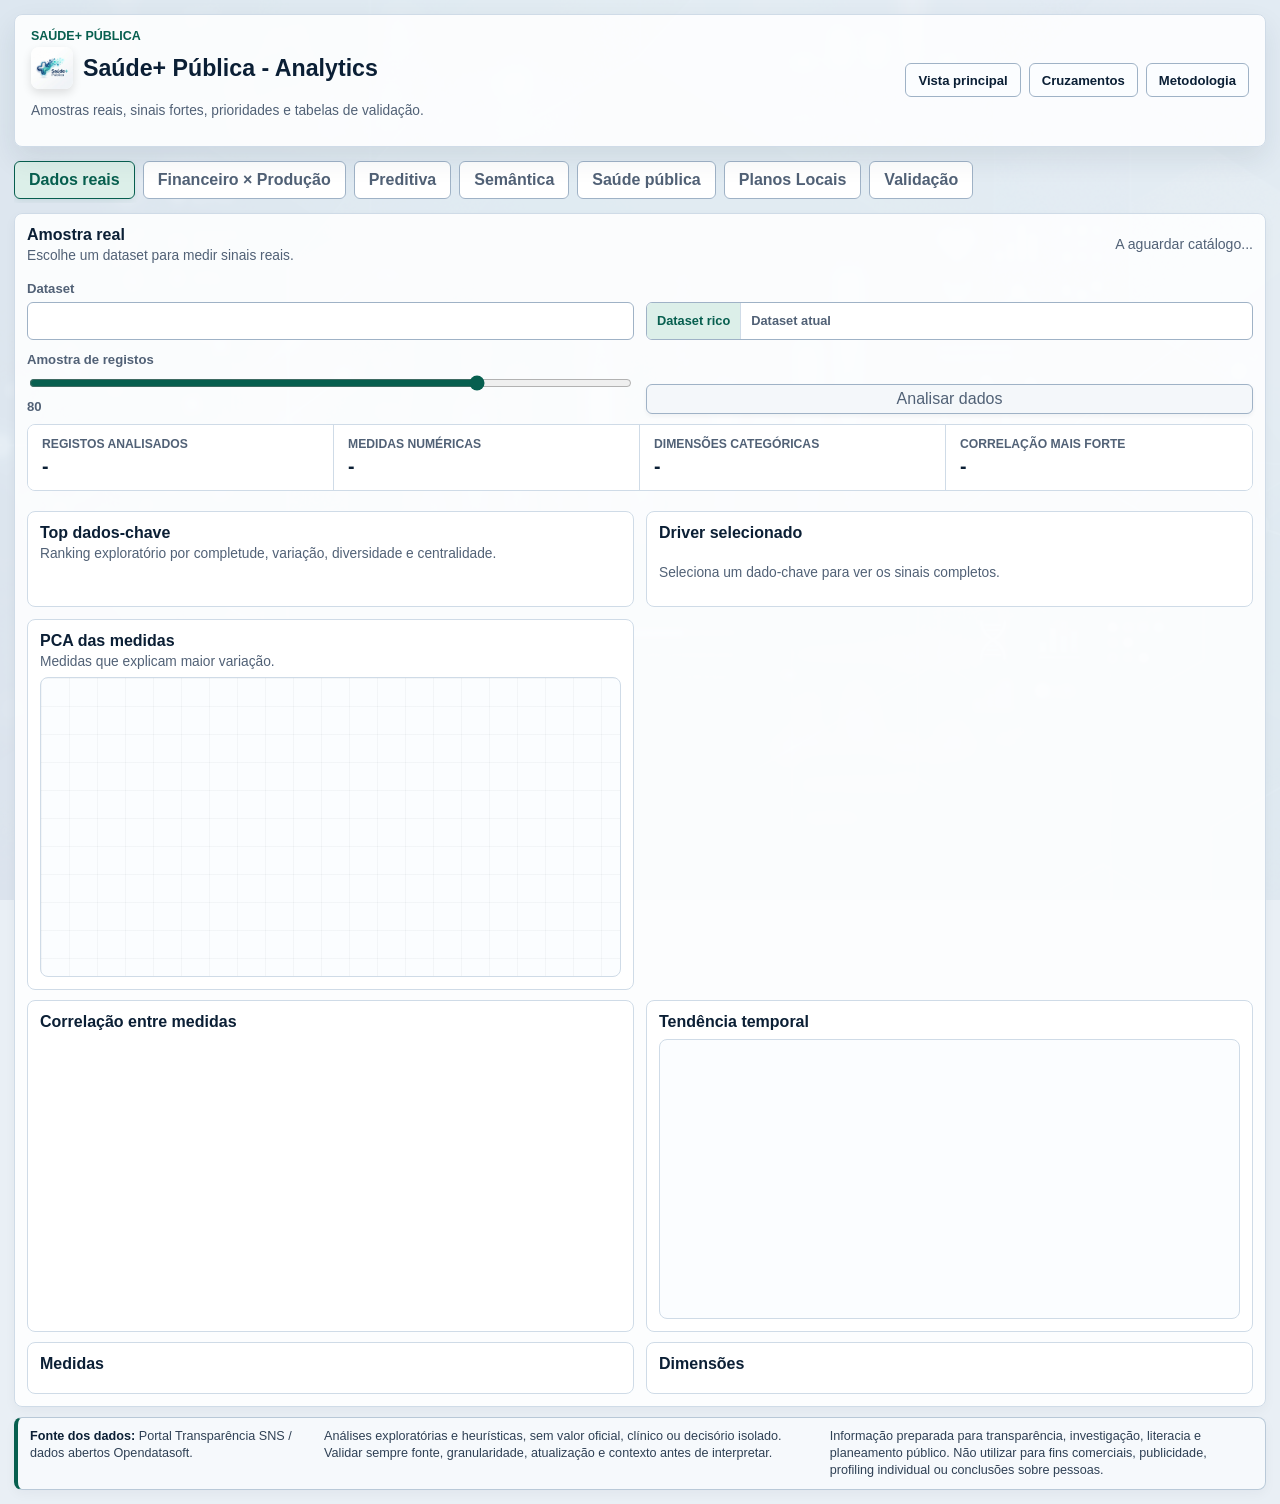
==== commit 3ced812c: "Add finance vs production analytics workflow" ====
--- a/analytics.html
+++ b/analytics.html
@@ -24,6 +24,7 @@
 
       <nav class="analytics-tabs" aria-label="Secções de analytics">
         <button class="analytics-tab is-active" type="button" data-analytics-tab="data">Dados reais</button>
+        <button class="analytics-tab" type="button" data-analytics-tab="finprod">Financeiro × Produção</button>
         <button class="analytics-tab" type="button" data-analytics-tab="predictive">Preditiva</button>
         <button class="analytics-tab" type="button" data-analytics-tab="semantic">Semântica</button>
         <button class="analytics-tab" type="button" data-analytics-tab="health">Saúde pública</button>
@@ -136,6 +137,34 @@
             <div id="dataCategoricalProfiles" class="data-profile-list"></div>
           </section>
         </section>
+      </section>
+
+      <section class="panel analytics-panel" data-tab-panel="finprod" hidden>
+        <div class="panel-heading">
+          <div>
+            <h2>Cruzamento financeiro × produção</h2>
+            <p id="finProdMeta" class="meta">Seleciona um dataset financeiro e um de produção para comparar custo unitário por período.</p>
+          </div>
+          <div id="finProdStatus" class="sync-state">A aguardar seleção...</div>
+        </div>
+        <div class="data-analytics-toolbar">
+          <label>
+            <span>Dataset financeiro</span>
+            <select id="finProdFinancialDataset"></select>
+          </label>
+          <label>
+            <span>Dataset produção</span>
+            <select id="finProdProductionDataset"></select>
+          </label>
+          <button id="finProdRefreshButton" class="ghost-button" type="button">Cruzar datasets</button>
+        </div>
+        <section id="finProdKpis" class="predictive-kpis" aria-label="Resumo financeiro versus produção"></section>
+        <div class="analytics-table-wrap">
+          <table id="finProdTable" class="analytics-table analytics-relation-table">
+            <thead></thead>
+            <tbody></tbody>
+          </table>
+        </div>
       </section>
 
       <section class="panel analytics-panel predictive-panel" data-tab-panel="predictive" hidden>
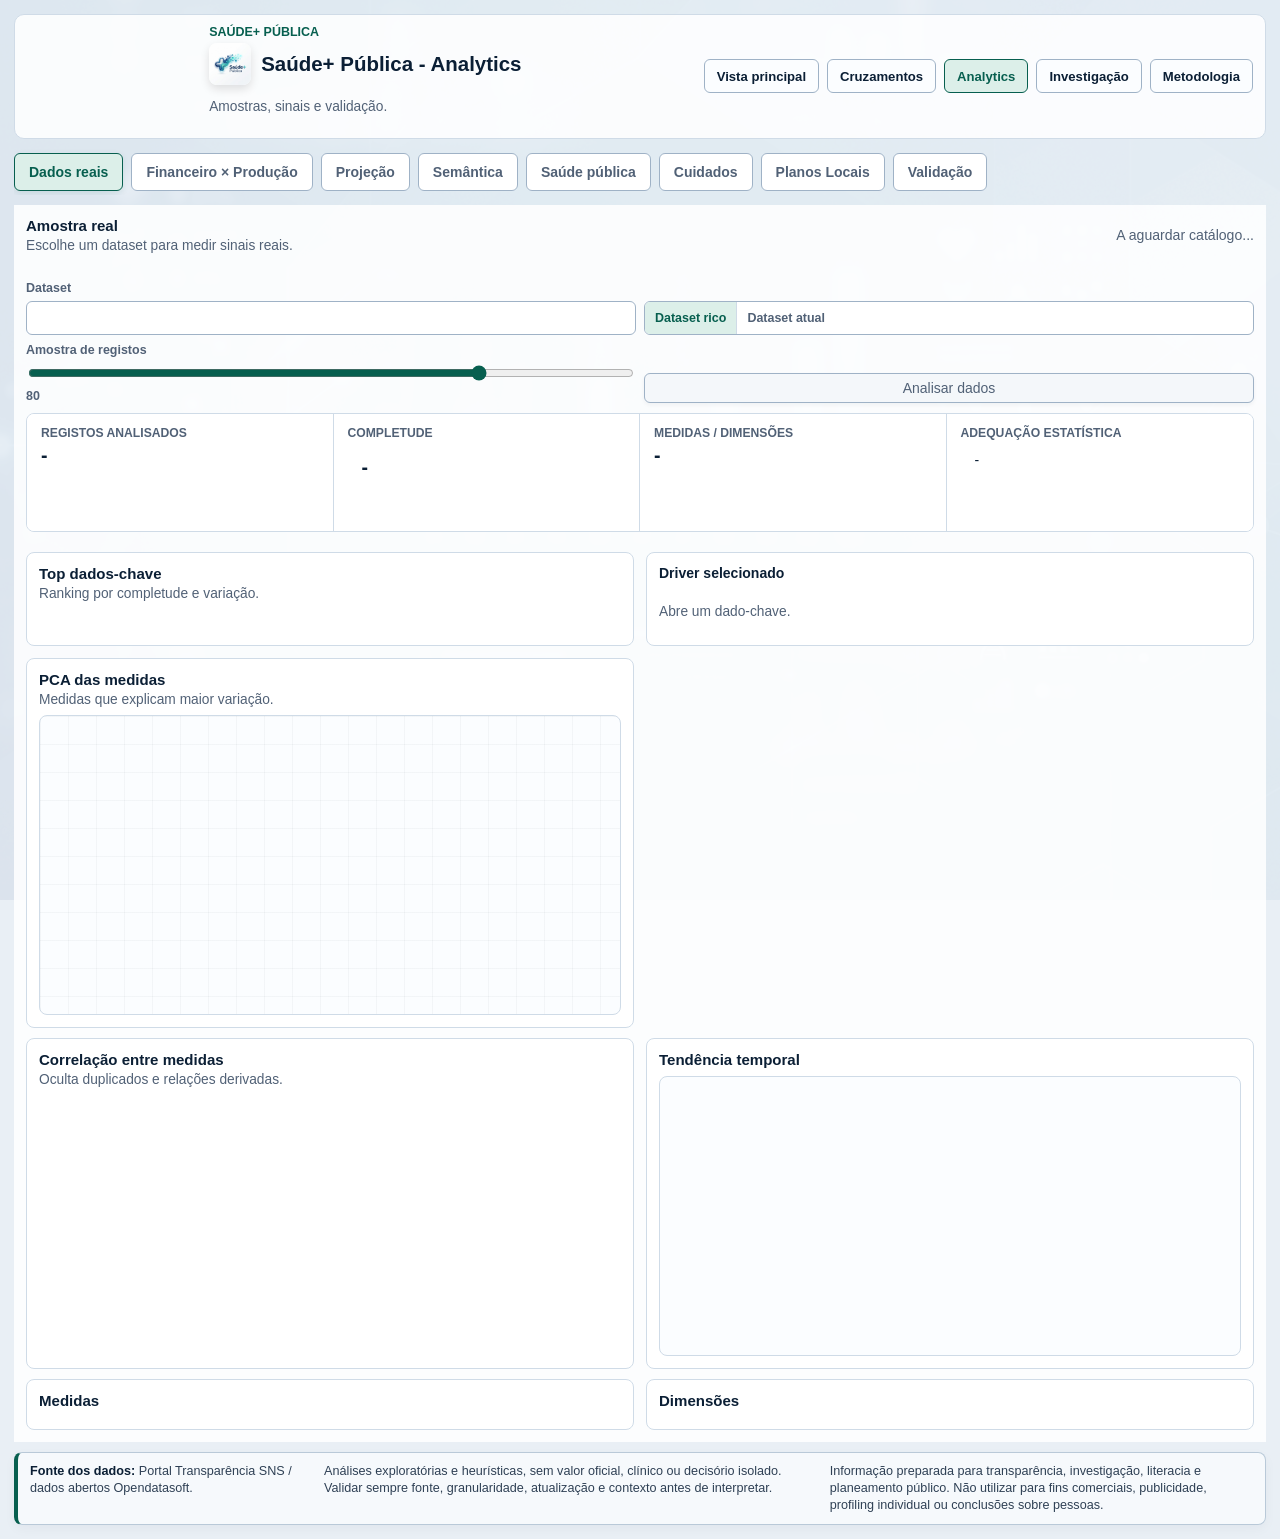
==== commit 0d9a375c: "Improve public health analytics and research flows" ====
--- a/analytics.html
+++ b/analytics.html
@@ -5,29 +5,34 @@
     <meta name="viewport" content="width=device-width, initial-scale=1.0" />
     <title>Saúde+ Pública - Analytics</title>
     <link rel="icon" href="data:," />
-    <link rel="stylesheet" href="styles.css?v=geo-mapping-20260427" />
+    <link rel="stylesheet" href="styles.css?v=copy-tight-20260430" />
   </head>
   <body>
     <main class="analytics-layout">
       <header class="topbar">
+        <div class="analytics-hero-bg"></div>
         <div>
           <p class="eyebrow">Saúde+ Pública</p>
           <h1><img src="visual_assets/logo.jpg" class="topbar-logo" alt="Logo" /> Saúde+ Pública - Analytics</h1>
-          <p class="meta">Amostras reais, sinais fortes, prioridades e tabelas de validação.</p>
+          <p class="meta">Amostras, sinais e validação.</p>
         </div>
         <div class="topbar-actions">
           <a href="/" class="top-link">Vista principal</a>
           <a href="crosswalk.html" class="top-link">Cruzamentos</a>
+          <a href="analytics.html" class="top-link is-active" aria-current="page">Analytics</a>
+          <a href="research.html" class="top-link">Investigação</a>
           <a href="metodologia.html" class="top-link">Metodologia</a>
         </div>
+
       </header>
 
-      <nav class="analytics-tabs" aria-label="Secções de analytics">
+      <nav class="analytics-tabs" aria-label="Secções de analytics" role="tablist">
         <button class="analytics-tab is-active" type="button" data-analytics-tab="data">Dados reais</button>
         <button class="analytics-tab" type="button" data-analytics-tab="finprod">Financeiro × Produção</button>
-        <button class="analytics-tab" type="button" data-analytics-tab="predictive">Preditiva</button>
+        <button class="analytics-tab" type="button" data-analytics-tab="predictive">Projeção</button>
         <button class="analytics-tab" type="button" data-analytics-tab="semantic">Semântica</button>
         <button class="analytics-tab" type="button" data-analytics-tab="health">Saúde pública</button>
+        <button class="analytics-tab" type="button" data-analytics-tab="care">Cuidados</button>
         <button class="analytics-tab" type="button" data-analytics-tab="local">Planos Locais</button>
         <button class="analytics-tab" type="button" data-analytics-tab="tables">Validação</button>
       </nav>
@@ -40,6 +45,8 @@
           </div>
           <div id="dataAnalyticsStatus" class="sync-state">A aguardar catálogo...</div>
         </div>
+
+        <section id="dataStoryStrip" class="analytics-story-strip" aria-label="Leitura recomendada dos dados reais"></section>
 
         <div class="data-analytics-toolbar">
           <label>
@@ -64,16 +71,19 @@
             <strong id="dataStatRows">-</strong>
           </div>
           <div>
-            <span>Medidas numéricas</span>
-            <strong id="dataStatNumeric">-</strong>
-          </div>
-          <div>
-            <span>Dimensões categóricas</span>
-            <strong id="dataStatCategorical">-</strong>
-          </div>
-          <div>
-            <span>Correlação mais forte</span>
-            <strong id="dataStatCorrelation">-</strong>
+            <span>Completude</span>
+            <div id="dataStatCompleteness" class="completeness-wrap">
+              <strong id="dataStatCompletenessValue">-</strong>
+              <div class="completeness-bar"><div id="dataStatCompletenessBar" class="completeness-fill" style="width: 0%"></div></div>
+            </div>
+          </div>
+          <div>
+            <span>Medidas / Dimensões</span>
+            <strong id="dataStatCounts">-</strong>
+          </div>
+          <div>
+            <span>Adequação estatística</span>
+            <div id="dataStatSuitability">-</div>
           </div>
         </section>
 
@@ -84,14 +94,14 @@
             <div class="panel-heading">
               <div>
                 <h2>Top dados-chave</h2>
-                <p class="meta">Ranking exploratório por completude, variação, diversidade e centralidade.</p>
+                <p class="meta">Ranking por completude e variação.</p>
               </div>
             </div>
             <div id="dataFeatureImportance" class="feature-importance-list"></div>
           </section>
           <aside id="featureDetailPanel" class="feature-detail-panel">
             <strong>Driver selecionado</strong>
-            <p class="meta">Seleciona um dado-chave para ver os sinais completos.</p>
+            <p class="meta">Abre um dado-chave.</p>
           </aside>
           <section>
             <div class="panel-heading">
@@ -109,7 +119,10 @@
         <section class="data-analytics-grid">
           <section>
             <div class="panel-heading">
-              <h2>Correlação entre medidas</h2>
+              <div>
+                <h2>Correlação entre medidas</h2>
+                <p class="meta">Oculta duplicados e relações derivadas.</p>
+              </div>
             </div>
             <div id="dataCorrelationList" class="data-correlation-list"></div>
           </section>
@@ -143,10 +156,11 @@
         <div class="panel-heading">
           <div>
             <h2>Cruzamento financeiro × produção</h2>
-            <p id="finProdMeta" class="meta">Seleciona um dataset financeiro e um de produção para comparar custo unitário por período.</p>
+            <p id="finProdMeta" class="meta">Custo unitário por período comum.</p>
           </div>
           <div id="finProdStatus" class="sync-state">A aguardar seleção...</div>
         </div>
+        <section id="finProdStoryStrip" class="analytics-story-strip" aria-label="Leitura recomendada do cruzamento financeiro e produção"></section>
         <div class="data-analytics-toolbar">
           <label>
             <span>Dataset financeiro</span>
@@ -158,30 +172,62 @@
           </label>
           <button id="finProdRefreshButton" class="ghost-button" type="button">Cruzar datasets</button>
         </div>
+        <section id="finProdRecommendations" class="finprod-recommendations" aria-label="Alternativas com melhor estrutura temporal"></section>
+        <section class="panel analytics-panel finprod-check-panel">
+          <div class="panel-heading">
+            <h3>Checklist de comparabilidade</h3>
+          </div>
+          <div id="finProdChecks" class="finprod-checklist"></div>
+        </section>
         <section id="finProdKpis" class="predictive-kpis" aria-label="Resumo financeiro versus produção"></section>
+        <section class="panel analytics-panel finprod-trend-panel">
+          <div class="panel-heading">
+            <h3>Tendência do custo unitário</h3>
+          </div>
+          <div class="data-trend-wrap">
+            <svg id="finProdTrendChart" role="img" aria-label="Tendência do custo unitário"></svg>
+          </div>
+        </section>
         <div class="analytics-table-wrap">
           <table id="finProdTable" class="analytics-table analytics-relation-table">
             <thead></thead>
             <tbody></tbody>
           </table>
         </div>
+        <section class="analytics-grid analytics-grid-wide">
+          <section class="panel analytics-panel">
+            <div class="panel-heading">
+              <h3>Outliers de custo unitário</h3>
+            </div>
+            <div id="finProdOutliers" class="analytics-list"></div>
+          </section>
+          <section class="panel analytics-panel">
+            <div class="panel-heading">
+              <h3>Benchmark entidade/região</h3>
+            </div>
+            <div id="finProdBenchmark" class="analytics-list"></div>
+          </section>
+        </section>
+        <div id="finProdDiagnostics" class="meta"></div>
       </section>
 
       <section class="panel analytics-panel predictive-panel" data-tab-panel="predictive" hidden>
         <div class="panel-heading">
           <div>
-            <h2>Análise preditiva simples</h2>
-            <p id="predictiveMeta" class="meta">Projeções exploratórias sobre a amostra real selecionada.</p>
+            <h2>Projeção exploratória simples</h2>
+            <p id="predictiveMeta" class="meta">Projeção curta, não oficial.</p>
           </div>
           <button id="predictiveDataButton" class="ghost-button" type="button">Escolher dataset</button>
         </div>
 
+        <section id="predictiveStoryStrip" class="analytics-story-strip" aria-label="Leitura recomendada da projeção"></section>
+
         <section id="predictiveKpis" class="predictive-kpis" aria-label="Resumo preditivo"></section>
 
         <section class="predictive-filter-bar" aria-label="Filtro de indicadores preditivos">
           <div>
             <strong>Indicador com fiabilidade</strong>
-            <span>Mostra apenas séries com volume e variação suficientes para leitura exploratória.</span>
+            <span>Séries com volume e variação mínimos.</span>
           </div>
           <label>
             <span>Indicador</span>
@@ -189,12 +235,16 @@
           </label>
         </section>
 
+        <section id="predictiveFitGuide" class="predictive-fit-guide" aria-label="Orientação de viabilidade preditiva"></section>
+
+        <section id="predictiveClosestOpportunities" class="predictive-opportunities" aria-label="Melhores oportunidades próximas"></section>
+
         <section class="predictive-grid predictive-grid-primary">
           <article class="predictive-card predictive-forecast-card">
             <div class="panel-heading">
               <div>
                 <h2>Projeção curta</h2>
-                <p class="meta">Linear, baseada nos períodos disponíveis.</p>
+                <p class="meta">Linear, só se houver períodos.</p>
               </div>
             </div>
             <div class="predictive-chart-wrap">
@@ -228,7 +278,7 @@
           <div class="panel-heading">
             <div>
               <h2>Datasets com potencial temporal</h2>
-              <p class="meta">Sugestões do catálogo com sinais de mês, trimestre, evolução ou campos temporais.</p>
+              <p class="meta">Séries temporais prováveis.</p>
             </div>
           </div>
           <div id="predictiveDatasetCandidates" class="predictive-dataset-candidates"></div>
@@ -242,7 +292,7 @@
         </div>
         <label>
           <span>Pesquisar relação</span>
-          <input id="analyticsSearch" name="analytics-search" autocomplete="off" placeholder="período, hospital, mortalidade" type="text" />
+          <input id="analyticsSearch" name="analytics-search" autocomplete="off" placeholder="ICPC, problemas, utentes, ULS, UF, rastreios" type="text" />
         </label>
         <label>
           <span>Dimensão</span>
@@ -252,7 +302,21 @@
             <option value="territorial">Território</option>
             <option value="entidade">Entidade</option>
             <option value="medida">Medida</option>
+            <option value="clinico">Clínico</option>
             <option value="generico">Genérico</option>
+          </select>
+        </label>
+        <label>
+          <span>Âmbito local</span>
+          <select id="analyticsLocalScope" name="analytics-local-scope">
+            <option value="">Todos</option>
+            <option value="uls">ULS</option>
+            <option value="uf">UF/CSP</option>
+            <option value="regiao">Região/ARS</option>
+            <option value="hospital">Hospital</option>
+            <option value="concelho">Concelho/Distrito</option>
+            <option value="entidade">Instituição/Entidade</option>
+            <option value="none">Sem dimensão local</option>
           </select>
         </label>
         <label>
@@ -295,16 +359,16 @@
 
       <section class="semantic-explainer" data-tab-panel="semantic" hidden aria-label="Como usar a análise semântica">
         <div>
-          <strong>Para que serve</strong>
-          <span>Descobre que datasets podem ser cruzados porque partilham campos, dimensões ou temas próximos.</span>
+          <strong>Cruzar</strong>
+          <span>Campos, dimensões ou temas próximos.</span>
         </div>
         <div>
-          <strong>Como ler</strong>
-          <span>Começa pelas oportunidades, confirma os campos comuns e valida granularidade antes de juntar dados.</span>
+          <strong>Validar</strong>
+          <span>Chaves, período, granularidade.</span>
         </div>
         <div>
-          <strong>O que não é</strong>
-          <span>Não prova causalidade nem qualidade oficial do join; é uma triagem para investigação e planeamento.</span>
+          <strong>Limite</strong>
+          <span>Não prova qualidade, causalidade ou decisão.</span>
         </div>
       </section>
 
@@ -312,7 +376,7 @@
         <div class="panel-heading">
           <div>
             <h2>Oportunidades agora</h2>
-            <p class="meta">Combina score semântico, viabilidade técnica, impacto e baixo risco.</p>
+            <p class="meta">Score, viabilidade e risco.</p>
           </div>
         </div>
         <div id="analyticsTopOpportunities" class="top-opportunity-list"></div>
@@ -347,28 +411,30 @@
         <div class="panel-heading">
           <div>
             <h2>Leitura de saúde pública</h2>
-            <p id="publicHealthMeta" class="meta">Hipóteses exploratórias por viabilidade técnica, impacto, área e qualidade de cruzamento.</p>
-          </div>
-        </div>
+            <p id="publicHealthMeta" class="meta">Hipóteses por impacto e viabilidade.</p>
+          </div>
+        </div>
+
+        <section id="publicHealthStoryStrip" class="analytics-story-strip" aria-label="Leitura recomendada de saúde pública"></section>
 
         <section id="publicHealthKpis" class="public-health-kpis" aria-label="Resumo de prioridade em saúde pública"></section>
 
         <section class="health-guidance" aria-label="Como usar a leitura de saúde pública">
           <div>
-            <strong>1. Escolhe uma hipótese</strong>
-            <span>Usa a lista à esquerda para selecionar um tema de análise prioritário.</span>
-          </div>
-          <div>
-            <strong>2. Valida a matriz</strong>
-            <span>Procura alta viabilidade e alto impacto; confirma território, tempo e entidade.</span>
+            <strong>1. Escolhe</strong>
+            <span>Seleciona uma hipótese.</span>
+          </div>
+          <div>
+            <strong>2. Valida</strong>
+            <span>Tempo, território, entidade.</span>
           </div>
           <div>
             <strong>3. Lê o âmbito</strong>
-            <span>O cartograma separa leitura regional, entidades territoriais por validar e vista nacional.</span>
-          </div>
-          <div>
-            <strong>4. Usa com cautela</strong>
-            <span>É triagem exploratória para perguntas e validações, não recomendação oficial.</span>
+            <span>Regional, nacional ou por resolver.</span>
+          </div>
+          <div>
+            <strong>4. Cautela</strong>
+            <span>Triagem, não decisão.</span>
           </div>
         </section>
 
@@ -376,11 +442,16 @@
           <section>
             <div class="panel-heading">
               <div>
-                <h2>Matriz viabilidade técnica × impacto</h2>
-                <p class="meta">Viabilidade técnica nas linhas, impacto potencial nas colunas. Priorizar validação no canto superior direito.</p>
-              </div>
-            </div>
-            <div id="publicHealthMatrix" class="public-health-matrix" aria-label="Matriz de viabilidade técnica versus impacto"></div>
+                <h2>Matriz impacto × viabilidade</h2>
+                <p class="meta">Priorizar canto alto-alto; risco trava.</p>
+              </div>
+            </div>
+            <div class="matrix-objective-strip" aria-label="Objetivo da matriz">
+              <span><strong>Impacto</strong> valor público</span>
+              <span><strong>Viabilidade</strong> dados usáveis</span>
+              <span><strong>Risco</strong> travão</span>
+            </div>
+            <div id="publicHealthMatrix" class="public-health-matrix" aria-label="Matriz de impacto potencial versus viabilidade analítica"></div>
           </section>
           <aside>
             <h3>Estratificação por área matched</h3>
@@ -393,7 +464,7 @@
             <div class="panel-heading">
               <div>
                 <h2>Hipóteses de análise</h2>
-                <p class="meta">Triagem Hanlon/PNS-like. Não é recomendação oficial.</p>
+                <p class="meta">Triagem PNS-like.</p>
               </div>
             </div>
             <div id="publicHealthPriorityList" class="public-health-priority-list"></div>
@@ -402,14 +473,14 @@
           <section class="public-health-map-panel">
             <div class="panel-heading">
               <div>
-                <h2>Cartograma SNS</h2>
-                <p class="meta">Leitura regional: continente norte-sul e ilhas. O nacional fica separado.</p>
+                <h2>Leitura territorial SNS</h2>
+                <p class="meta">Regiões; sem match fica separado.</p>
               </div>
               <div id="publicHealthLayerControls" class="map-layer-controls" role="group" aria-label="Layers do mapa SNS"></div>
             </div>
             <div id="publicHealthNationalSummary" class="public-health-national-summary"></div>
             <div class="public-health-map-wrap">
-              <svg id="publicHealthMap" role="img" aria-label="Mapa/cartograma de prioridades em saúde pública"></svg>
+              <svg id="publicHealthMap" role="img" aria-label="Leitura territorial de prioridades em saúde pública"></svg>
             </div>
           </section>
 
@@ -423,7 +494,7 @@
           <div class="panel-heading">
             <div>
               <h2>Perguntas úteis</h2>
-              <p class="meta">Geradas a partir das prioridades disponíveis.</p>
+              <p class="meta">A partir das prioridades.</p>
             </div>
           </div>
           <div id="publicHealthQuestions" class="public-health-questions"></div>
@@ -433,7 +504,7 @@
           <div class="panel-heading">
             <div>
               <h2>Matriz de hipóteses</h2>
-              <p id="publicHealthTableMeta" class="meta">Seleciona uma célula para ver explicação e hipóteses candidatas.</p>
+              <p id="publicHealthTableMeta" class="meta">Abre uma célula.</p>
             </div>
           </div>
           <div class="hypothesis-matrix-layout">
@@ -443,13 +514,156 @@
         </section>
       </section>
 
+      <section class="panel analytics-panel care-ops-panel" data-tab-panel="care" hidden>
+        <div class="panel-heading">
+          <div>
+            <h2>Cuidados: modelo operacional</h2>
+            <p id="careOpsMeta" class="meta">Modelo de coortes; sem dados individuais.</p>
+          </div>
+        </div>
+
+        <section id="careOpsStoryStrip" class="analytics-story-strip" aria-label="Leitura recomendada para cuidados"></section>
+
+        <section class="care-ops-explainer" aria-label="Como ler a página de cuidados">
+          <div class="care-ops-explainer-main">
+            <strong>Como ler</strong>
+            <span>Campos, validações e ação. Só avança com dados autorizados.</span>
+          </div>
+          <div class="care-ops-explainer-steps">
+            <div>
+              <b>1</b>
+              <span><strong>Definir coorte</strong><small>UF, local, idade, utilização.</small></span>
+            </div>
+            <div>
+              <b>2</b>
+              <span><strong>Validar base</strong><small>Denominador, período, nulos.</small></span>
+            </div>
+            <div>
+              <b>3</b>
+              <span><strong>Agir com dono</strong><small>Contacto, consulta, rastreio, PIC.</small></span>
+            </div>
+            <div>
+              <b>4</b>
+              <span><strong>Auditar</strong><small>Quem, motivo, ação, revisão.</small></span>
+            </div>
+          </div>
+        </section>
+
+        <section id="careOpsKpis" class="care-ops-kpis" aria-label="Resumo do painel de cuidados proativos"></section>
+
+        <section class="care-ops-guidance" aria-label="Princípios do painel de cuidados proativos">
+          <div>
+            <strong>Unidade de trabalho</strong>
+            <span>UF e localização agregada.</span>
+          </div>
+          <div>
+            <strong>Coorte antes de score</strong>
+            <span>Quem entra, porquê, período.</span>
+          </div>
+          <div>
+            <strong>Ação antes da métrica</strong>
+            <span>Dono, prazo e próxima ação.</span>
+          </div>
+          <div>
+            <strong>Travões RGPD</strong>
+            <span>Minimização e acesso por perfil.</span>
+          </div>
+        </section>
+
+        <section class="care-ops-card">
+          <div class="panel-heading">
+            <div>
+              <h2>Onde começar</h2>
+              <p class="meta">Escolhe intervenção por maturidade dos dados.</p>
+            </div>
+          </div>
+          <div id="careOpsMatrix" class="care-ops-matrix" aria-label="Matriz de intervenção versus prontidão dos dados"></div>
+        </section>
+
+        <section class="care-ops-grid">
+          <article class="care-ops-card care-ops-wide">
+            <div class="panel-heading">
+              <div>
+                <h2>Campos da tabela operacional</h2>
+                <p class="meta">Regras de coorte; sem contagens reais.</p>
+              </div>
+            </div>
+            <div class="analytics-table-wrap care-ops-table-wrap">
+              <table id="careOpsTable" class="analytics-table care-ops-table">
+                <thead>
+                  <tr>
+                    <th>Regra de coorte</th>
+                    <th>Âmbito local</th>
+                    <th>GRA/IDRA</th>
+                    <th>Perfil clínico</th>
+                    <th>Utilização hospitalar</th>
+                    <th>CSP e faltas</th>
+                    <th>Prevenção/social</th>
+                    <th>Intervenção</th>
+                    <th>Validações</th>
+                  </tr>
+                </thead>
+                <tbody></tbody>
+              </table>
+            </div>
+          </article>
+
+          <aside class="care-ops-card">
+            <div class="panel-heading">
+              <div>
+                <h2>Do sinal à intervenção</h2>
+                <p class="meta">Passos mínimos.</p>
+              </div>
+            </div>
+            <div id="careOpsWorkflow" class="care-ops-workflow"></div>
+          </aside>
+        </section>
+
+        <section class="care-ops-card">
+          <div class="panel-heading">
+            <div>
+              <h2>Condições antes de produção</h2>
+              <p class="meta">Sem controlos, fica desenho.</p>
+            </div>
+          </div>
+          <div id="careOpsGuardrails" class="care-ops-guardrails"></div>
+        </section>
+      </section>
+
       <section class="panel analytics-panel local-plans-panel" data-tab-panel="local" hidden>
         <div class="panel-heading">
           <div>
-            <h2>Cockpit de Planos Locais de Saúde</h2>
-            <p id="localPlanMeta" class="meta">Diagnóstico, prioridades, vigilância, risco e plano de ação a partir dos cruzamentos disponíveis.</p>
-          </div>
-        </div>
+            <h2>Planos Locais: triagem para decisão</h2>
+            <p id="localPlanMeta" class="meta">Triagem local; não é PLS final.</p>
+          </div>
+        </div>
+
+        <section id="localPlanStoryStrip" class="analytics-story-strip" aria-label="Leitura recomendada para planos locais"></section>
+
+        <section class="local-plan-explainer" aria-label="Como ler a página de planos locais">
+          <div class="local-plan-explainer-main">
+            <strong>Para que serve</strong>
+            <span>Separa sinais usáveis dos que precisam de território, período ou denominador.</span>
+          </div>
+          <div class="local-plan-explainer-steps">
+            <div>
+              <b>1</b>
+              <span><strong>Diagnóstico</strong><small>Temas e territórios com sinal.</small></span>
+            </div>
+            <div>
+              <b>2</b>
+              <span><strong>Priorizar</strong><small>Necessidade + dados usáveis.</small></span>
+            </div>
+            <div>
+              <b>3</b>
+              <span><strong>Vigiar</strong><small>Sinais com eixo temporal.</small></span>
+            </div>
+            <div>
+              <b>4</b>
+              <span><strong>Decidir</strong><small>Validações antes de planear.</small></span>
+            </div>
+          </div>
+        </section>
 
         <section id="localPlanKpis" class="local-plan-kpis" aria-label="Resumo para planos locais"></section>
 
@@ -458,7 +672,7 @@
             <div class="panel-heading">
               <div>
                 <h2>Diagnóstico local</h2>
-                <p class="meta">Temas PNS, cobertura territorial e lacunas que condicionam planeamento subnacional.</p>
+                <p class="meta">Território e temas dominantes.</p>
               </div>
             </div>
             <div id="localDiagnosis" class="local-diagnosis"></div>
@@ -467,8 +681,8 @@
           <article class="local-plan-card">
             <div class="panel-heading">
               <div>
-                <h2>Prioridades</h2>
-                <p class="meta">Necessidade local versus capacidade analítica. Clica numa célula para ver hipóteses e validações.</p>
+                <h2>Prioridades para discutir</h2>
+                <p class="meta">Necessidade vs base analítica.</p>
               </div>
             </div>
             <div class="local-priority-layout">
@@ -483,7 +697,7 @@
             <div class="panel-heading">
               <div>
                 <h2>Vigilância</h2>
-                <p class="meta">Sinal temporal, capacidade de monitorização e qualidade da série.</p>
+                <p class="meta">Só com eixo temporal confirmado.</p>
               </div>
             </div>
             <div id="localSurveillance" class="local-signal-list"></div>
@@ -492,8 +706,8 @@
           <article class="local-plan-card">
             <div class="panel-heading">
               <div>
-                <h2>Risco residual</h2>
-                <p class="meta">Probabilidade × impacto, ajustado por vulnerabilidade e capacidade analítica.</p>
+                <h2>Incerteza e travões</h2>
+                <p class="meta">Travões para leituras frágeis.</p>
               </div>
             </div>
             <div id="localRiskMatrix" class="local-risk-matrix"></div>
@@ -503,8 +717,8 @@
         <section class="local-plan-card">
           <div class="panel-heading">
             <div>
-              <h2>Plano de ação</h2>
-              <p class="meta">Perguntas acionáveis, datasets necessários e validações antes de usar em planeamento local.</p>
+              <h2>Próximas decisões</h2>
+              <p class="meta">Perguntas e validações.</p>
             </div>
           </div>
           <div id="localActionPlan" class="local-action-plan"></div>
@@ -535,8 +749,8 @@
       <section class="panel analytics-panel analytics-table-panel tables-primary-panel" data-tab-panel="tables" hidden>
         <div class="panel-heading">
           <div>
-            <h2>Ligações candidatas para cruzar dados</h2>
-            <p id="analyticsCorrelationMeta" class="meta">Ordenadas por score semântico.</p>
+            <h2>Hipóteses candidatas para cruzar dados</h2>
+            <p id="analyticsCorrelationMeta" class="meta">Ordenadas por score; validar antes de juntar.</p>
           </div>
         </div>
         <div class="tables-guidance">
@@ -582,6 +796,6 @@
       </footer>
     </main>
 
-    <script src="analytics.js?v=geo-mapping-20260427" defer></script>
+    <script src="analytics.js?v=copy-tight-20260430" defer></script>
   </body>
 </html>
--- a/styles.css
+++ b/styles.css
@@ -11,6 +11,12 @@
   --blue: #155a99;
   --orange: #b86418;
   --shadow: 0 12px 28px rgba(25, 42, 62, 0.09);
+  --font-xs: 0.72rem;
+  --font-sm: 0.78rem;
+  --font-md: 0.86rem;
+  --font-lg: 1rem;
+  --compact-gap: 8px;
+  --compact-pad: 8px;
 }
 
 * {
@@ -22,7 +28,13 @@
   background: var(--bg);
   color: var(--text);
   font-family: Inter, "Segoe UI", Arial, sans-serif;
-  overflow-x: hidden;
+  font-size: 14px;
+}
+
+img,
+svg,
+canvas {
+  max-width: 100%;
 }
 
 body::before {
@@ -54,7 +66,7 @@
   background-repeat: no-repeat;
   background-position: right 10px center;
   background-size: 14px;
-  padding-right: 32px !important;
+  padding-right: 32px;
 }
 
 button:focus-visible,
@@ -88,26 +100,30 @@
 .data-section {
   background: rgba(255, 255, 255, 0.85);
   backdrop-filter: blur(10px);
-  -webkit-backdrop-filter: blur(10px);
-  border: 1px solid var(--line);
-  border-radius: 8px;
-  box-shadow: 0 4px 12px rgba(11, 31, 53, 0.04);
+  gap: 8px;
 }
 
 .topbar {
   display: flex;
   align-items: center;
   justify-content: space-between;
-  padding: 14px 16px;
-  box-shadow: var(--shadow);
+  min-width: 0;
+  padding: 10px 12px;
+  border: 1px solid var(--line);
+  border-radius: 10px;
+}
+
+.topbar > div:first-child {
+  min-width: 0;
 }
 
 .topbar-actions {
   display: flex;
   align-items: center;
+  justify-content: flex-end;
   flex-wrap: wrap;
-  justify-content: flex-end;
   gap: 8px;
+  min-width: 0;
 }
 
 .legal-strip {
@@ -166,6 +182,13 @@
   box-shadow: 0 4px 10px rgba(11, 31, 53, 0.06);
 }
 
+.top-link.is-active,
+.top-link[aria-current="page"] {
+  border-color: var(--accent);
+  background: var(--accent-soft);
+  color: var(--accent);
+}
+
 .eyebrow {
   margin: 0 0 4px;
   color: var(--accent);
@@ -179,13 +202,14 @@
 h2 {
   margin: 0;
   letter-spacing: 0;
+  overflow-wrap: anywhere;
 }
 
 h1 {
   display: flex;
   align-items: center;
   gap: 10px;
-  font-size: 1.45rem;
+  font-size: 1.28rem;
   line-height: 1.15;
 }
 
@@ -202,7 +226,7 @@
 }
 
 h2 {
-  font-size: 1rem;
+  font-size: 0.94rem;
 }
 
 .sync-state {
@@ -219,37 +243,57 @@
 .toolbar {
   display: flex;
   align-items: end;
-  gap: 14px;
-  padding: 12px;
+  gap: var(--compact-gap);
+  padding: var(--compact-pad);
   flex-wrap: wrap;
 }
 
+.filter-bar {
+  display: flex;
+  align-items: end;
+  flex-wrap: wrap;
+  gap: var(--compact-gap);
+  padding: var(--compact-pad);
+  min-width: 0;
+}
+
+.discovery-row {
+  display: grid;
+  grid-template-columns: minmax(620px, 1fr) minmax(300px, 0.34fr);
+  gap: 10px;
+  align-items: stretch;
+}
+
 .start-page {
   display: grid;
-  grid-template-columns: minmax(220px, 300px) 1fr;
-  gap: 14px;
-  padding: 14px;
+  grid-template-columns: minmax(170px, 220px) 1fr;
+  gap: 10px;
+  padding: 10px;
 }
 
 .start-copy p {
-  margin: 8px 0 0;
-  color: var(--muted);
-  line-height: 1.45;
+  margin: 6px 0 0;
+  color: var(--muted);
+  line-height: 1.32;
+  font-size: 0.84rem;
+  overflow-wrap: anywhere;
 }
 
 .theme-grid {
   display: grid;
-  grid-template-columns: repeat(auto-fit, minmax(190px, 1fr));
-  gap: 10px;
+  grid-template-columns: repeat(auto-fit, minmax(148px, 1fr));
+  gap: 8px;
 }
 
 .theme-card {
   display: grid;
+  grid-template-rows: max-content max-content max-content;
+  align-content: start;
   gap: 6px;
-  min-height: 112px;
-  border: 1px solid var(--line);
-  border-radius: 8px;
-  padding: 10px;
+  min-height: 76px;
+  border: 1px solid var(--line);
+  border-radius: 8px;
+  padding: 8px 9px;
   text-align: left;
   background: var(--surface-2);
   color: var(--text);
@@ -272,39 +316,132 @@
 
 .theme-card span {
   color: var(--accent);
-  font-size: 0.78rem;
+  font-size: 0.7rem;
   font-weight: 900;
+  overflow-wrap: anywhere;
 }
 
 .theme-card strong {
-  font-size: 1.05rem;
+  font-size: 0.95rem;
   font-variant-numeric: tabular-nums;
+  overflow-wrap: anywhere;
 }
 
 .theme-card small {
   color: var(--muted);
-  line-height: 1.35;
+  font-size: 0.72rem;
+  line-height: 1.25;
+  overflow-wrap: anywhere;
+}
+
+.compact-disclosure {
+  min-width: 0;
+  color: var(--muted);
+  font-size: var(--font-sm);
+}
+
+.compact-disclosure summary {
+  display: inline-flex;
+  align-items: center;
+  width: fit-content;
+  max-width: 100%;
+  min-height: 24px;
+  border: 1px solid var(--line);
+  border-radius: 999px;
+  padding: 2px 8px;
+  color: var(--accent);
+  background: rgba(255, 255, 255, 0.72);
+  cursor: pointer;
+  font-size: 0.72rem;
+  font-weight: 900;
+  list-style-position: inside;
+}
+
+.compact-disclosure[open] summary {
+  margin-bottom: 6px;
+  border-color: rgba(7, 95, 79, 0.35);
+  background: var(--accent-soft);
+}
+
+.compact-disclosure small,
+.compact-disclosure .meta {
+  display: block;
+  max-width: 64ch;
+}
+
+.catalog-cockpit {
+  display: grid;
+  grid-template-columns: 1fr;
+  align-content: stretch;
+  gap: 8px;
+  padding: 0;
+}
+
+.cockpit-card {
+  display: grid;
+  grid-template-columns: 1fr auto;
+  gap: 4px 8px;
+  align-items: center;
+  min-width: 0;
+  border: 1px solid var(--line);
+  border-radius: 10px;
+  padding: 8px;
+  background: rgba(255, 255, 255, 0.86);
+}
+
+.cockpit-card span {
+  grid-column: 1 / -1;
+  color: var(--accent-strong);
+  font-size: 0.68rem;
+  font-weight: 900;
+  text-transform: uppercase;
+  letter-spacing: 0.02em;
+}
+
+.cockpit-card strong {
+  color: var(--text);
+  font-size: 0.92rem;
+  overflow-wrap: anywhere;
+}
+
+.cockpit-card small {
+  color: var(--muted);
+  line-height: 1.3;
+  overflow-wrap: anywhere;
+}
+
+.cockpit-card .compact-disclosure {
+  grid-column: 1 / -1;
+}
+
+.cockpit-card .ghost-button {
+  justify-self: start;
+  margin-top: 2px;
+  height: 28px;
+  padding-inline: 8px;
+  font-size: 0.76rem;
 }
 
 .toolbar label {
   display: grid;
   gap: 6px;
   color: var(--muted);
-  font-size: 0.82rem;
+  font-size: var(--font-sm);
   font-weight: 700;
 }
 
 .toolbar input[type="text"],
 .toolbar select {
-  width: min(460px, 72vw);
-  height: 38px;
+  width: min(360px, 72vw);
+  height: 34px;
   border: 1px solid var(--line-strong);
   border-radius: 6px;
-  padding: 0 12px;
+  padding: 0 32px 0 12px;
   color: var(--text);
   background: rgba(255, 255, 255, 0.9);
   transition: all 0.2s cubic-bezier(0.16, 1, 0.3, 1);
   box-shadow: inset 0 1px 3px rgba(11, 31, 53, 0.02);
+  min-width: 0;
 }
 
 .toolbar input[type="text"]:hover,
@@ -320,7 +457,7 @@
 }
 
 .range-control {
-  min-width: 240px;
+  min-width: 190px;
   grid-template-columns: 1fr auto;
   align-items: center;
 }
@@ -333,7 +470,7 @@
 .toolbar button,
 .ghost-button,
 .relation-button {
-  height: 38px;
+  height: 34px;
   border: 1px solid var(--line-strong);
   border-radius: 6px;
   background: var(--surface-2);
@@ -390,16 +527,17 @@
 
 .summary-strip strong {
   display: block;
-  font-size: 1.3rem;
+  font-size: 1.12rem;
   overflow: hidden;
   text-overflow: ellipsis;
-  white-space: nowrap;
+  white-space: normal;
+  overflow-wrap: anywhere;
   font-variant-numeric: tabular-nums;
 }
 
 .grid {
   display: grid;
-  grid-template-columns: 340px minmax(520px, 1fr) 420px;
+  grid-template-columns: minmax(250px, 320px) minmax(420px, 1fr) minmax(280px, 360px);
   gap: 10px;
   min-height: 0;
   flex: 1;
@@ -408,9 +546,37 @@
 
 .panel {
   min-height: 0;
-  padding: 10px;
+  padding: var(--compact-pad);
   display: flex;
   flex-direction: column;
+}
+
+.network-hero {
+  width: 100%;
+  box-shadow: var(--shadow);
+}
+
+.panel-card,
+.panel-hero,
+.panel-nested {
+  border: 1px solid var(--line);
+  border-radius: 10px;
+  background: rgba(255, 255, 255, 0.9);
+  min-width: 0;
+}
+
+.panel-card {
+  padding: var(--compact-pad);
+}
+
+.panel-hero {
+  padding: 14px;
+  background: linear-gradient(135deg, rgba(255, 255, 255, 0.96), rgba(220, 239, 233, 0.52));
+}
+
+.panel-nested {
+  padding: 8px;
+  background: var(--surface-2);
 }
 
 .panel-heading {
@@ -424,7 +590,7 @@
 .panel-heading span,
 .meta {
   color: var(--muted);
-  font-size: 0.86rem;
+  font-size: var(--font-md);
 }
 
 .sidebar,
@@ -442,11 +608,11 @@
 
 .dataset-item {
   display: grid;
-  gap: 7px;
+  gap: 6px;
   position: relative;
   border: 1px solid transparent;
   border-bottom-color: var(--line);
-  padding: 11px 9px 11px 14px;
+  padding: 8px 8px 8px 12px;
   cursor: pointer;
   border-radius: 6px;
   transition: background 0.16s ease, border-color 0.16s ease, transform 0.16s ease;
@@ -482,6 +648,7 @@
 
 .dataset-title {
   font-weight: 800;
+  font-size: 0.86rem;
   line-height: 1.2;
   overflow-wrap: anywhere;
 }
@@ -489,11 +656,135 @@
 .dataset-meta-row {
   display: flex;
   align-items: center;
-  gap: 8px;
+  gap: 6px;
   flex-wrap: wrap;
   color: var(--muted);
+  font-size: 0.78rem;
+}
+
+.concept-row {
+  max-height: 52px;
+  overflow: hidden;
+}
+
+.dataset-field-wrap {
+  display: flex;
+  flex-wrap: wrap;
+  gap: 5px;
+  min-width: 0;
+}
+
+.dataset-fields-disclosure {
+  margin-top: -2px;
+}
+
+.quality-chip {
+  display: inline-flex;
+  align-items: center;
+  width: fit-content;
+  max-width: 100%;
+  min-height: 20px;
+  padding: 2px 7px;
+  border: 1px solid transparent;
+  border-radius: 999px;
+  font-size: 0.68rem;
+  font-weight: 900;
+  line-height: 1.15;
+  white-space: nowrap;
+}
+
+.quality-pronto {
+  border-color: #9fd2bd;
+  background: #e7f5ef;
+  color: #075f4f;
+}
+
+.quality-rever {
+  border-color: #e5c58c;
+  background: #fff4df;
+  color: #875214;
+}
+
+.quality-fragil {
+  border-color: #e3a99b;
+  background: #fff0ec;
+  color: #9b3b24;
+}
+
+.quality-note {
+  color: var(--muted);
+  font-size: 0.76rem;
+  line-height: 1.35;
+  overflow-wrap: anywhere;
+}
+
+.suitability-badge {
+  display: inline-flex;
+  align-items: center;
+  gap: 6px;
+  padding: 4px 10px;
+  border-radius: 6px;
+  font-weight: 800;
   font-size: 0.82rem;
-}
+  border: 1px solid transparent;
+}
+
+.suitability-badge.is-pronto {
+  background: #e7f5ef;
+  color: #075f4f;
+  border-color: #9fd2bd;
+}
+
+.suitability-badge.is-rever {
+  background: #fff4df;
+  color: #875214;
+  border-color: #e5c58c;
+}
+
+.suitability-badge.is-fragil {
+  background: #fff0ec;
+  color: #9b3b24;
+  border-color: #e3a99b;
+}
+
+.completeness-wrap {
+  display: flex;
+  flex-direction: column;
+  gap: 4px;
+}
+
+.completeness-bar {
+  height: 6px;
+  background: var(--line);
+  border-radius: 3px;
+  overflow: hidden;
+  width: 100%;
+}
+
+.completeness-fill {
+  height: 100%;
+  background: var(--accent);
+  transition: width 0.6s cubic-bezier(0.34, 1.56, 0.64, 1);
+}
+
+.empty-panel-state {
+  display: flex;
+  flex-direction: column;
+  align-items: center;
+  justify-content: center;
+  padding: 40px 20px;
+  text-align: center;
+  gap: 16px;
+}
+
+.empty-panel-img {
+  width: 160px;
+  height: 120px;
+  object-fit: contain;
+  opacity: 0.7;
+  filter: grayscale(0.2);
+}
+
 
 .tag {
   display: inline-flex;
@@ -509,6 +800,7 @@
   overflow: hidden;
   text-overflow: ellipsis;
   white-space: nowrap;
+  overflow-wrap: anywhere;
 }
 
 .theme-tag {
@@ -516,9 +808,15 @@
   color: var(--accent);
 }
 
+.facet-tag {
+  background: #e8f1fb;
+  color: #155a99;
+  white-space: normal;
+}
+
 #graphContainer {
   position: relative;
-  height: clamp(360px, 44vh, 520px);
+  height: clamp(520px, 62vh, 720px);
   border: 1px solid var(--line);
   border-radius: 8px;
   background:
@@ -905,9 +1203,26 @@
   align-items: center;
   justify-content: center;
   gap: 12px;
-  padding: 3rem 1rem;
+  padding: 2rem 1rem;
   color: var(--muted);
   text-align: center;
+  min-width: 0;
+  overflow-wrap: anywhere;
+}
+
+.empty-state strong {
+  color: var(--text);
+  font-size: 0.96rem;
+}
+
+.empty-state small {
+  max-width: 48ch;
+  line-height: 1.4;
+}
+
+.empty-state button,
+.empty-state .ghost-button {
+  margin-top: 2px;
 }
 
 .empty-state-icon {
@@ -918,6 +1233,762 @@
   filter: drop-shadow(0 4px 8px rgba(0,0,0,0.1));
 }
 
+.research-panel {
+  background: #fff;
+  border: 1px solid var(--line-strong);
+  box-shadow: var(--shadow);
+}
+
+.research-dataset-control {
+  flex: 1 1 340px;
+}
+
+.research-dataset-control select {
+  width: 100%;
+}
+
+.research-threshold-wrap {
+  display: flex;
+  align-items: flex-end;
+  gap: 12px;
+  padding-bottom: 2px;
+}
+
+.research-feature-list {
+  max-height: calc(100vh - 350px);
+  overflow-y: auto;
+}
+
+.boruta-item {
+  padding: 10px;
+  border-bottom: 1px solid var(--line);
+  transition: background 0.1s;
+  min-width: 0;
+}
+
+.boruta-item:hover {
+  background: var(--surface-2);
+}
+
+.boruta-item:last-child {
+  border-bottom: 0;
+}
+
+.boruta-label {
+  display: flex;
+  align-items: center;
+  gap: 6px;
+  flex-wrap: wrap;
+  font-weight: 800;
+  font-size: 0.88rem;
+  color: var(--text);
+  margin-bottom: 2px;
+  overflow-wrap: anywhere;
+}
+
+.boruta-meta {
+  font-size: 0.76rem;
+  color: var(--muted);
+  overflow-wrap: anywhere;
+}
+
+.boruta-meta + .boruta-meta {
+  margin-top: 2px;
+}
+
+.boruta-driver-title {
+  color: var(--blue);
+}
+
+.status-tag {
+  font-size: 0.62rem;
+  font-weight: 900;
+  text-transform: uppercase;
+  padding: 2px 6px;
+  border-radius: 4px;
+  vertical-align: middle;
+}
+
+.status-tag.confirmada {
+  background: #dcfce7;
+  color: #166534;
+}
+
+.status-tag.tentativa {
+  background: #fef3c7;
+  color: #92400e;
+}
+
+.status-tag.rejeitada {
+  background: #fee2e2;
+  color: #991b1b;
+}
+
+.map-frame {
+  display: flex;
+  align-items: center;
+  justify-content: center;
+  height: 100%;
+  min-height: 500px;
+  background: #fbfdff;
+  border: 1px solid var(--line);
+  border-radius: 8px;
+  overflow: auto;
+}
+
+#portugalMap {
+  width: min(350px, 92%);
+  height: auto;
+  max-height: 90%;
+  flex: 0 0 auto;
+}
+
+.region-path {
+  fill: #f1f5f9;
+  stroke: #94a3b8;
+  stroke-width: 1;
+  transition: fill 0.2s, stroke 0.2s;
+  cursor: pointer;
+}
+
+.research-kpi-grid {
+  display: grid;
+  grid-template-columns: repeat(2, minmax(0, 1fr));
+  gap: 10px;
+  margin-top: 12px;
+}
+
+.research-kpi-card {
+  padding: 10px;
+  background: var(--surface-2);
+  border: 1px solid var(--line);
+  border-radius: 6px;
+  min-width: 0;
+}
+
+.research-kpi-card span {
+  display: block;
+  font-size: 0.68rem;
+  color: var(--muted);
+  font-weight: 800;
+  text-transform: uppercase;
+  overflow-wrap: anywhere;
+}
+
+.research-kpi-card strong {
+  display: block;
+  font-size: 1.08rem;
+  color: var(--blue);
+  margin-top: 2px;
+}
+
+.threshold-pill {
+  display: inline-flex;
+  align-items: center;
+  min-height: 26px;
+  background: var(--accent);
+  color: white;
+  padding: 2px 8px;
+  border-radius: 4px;
+  font-size: 0.72rem;
+  font-weight: 800;
+}
+
+.research-driver-heading {
+  margin-top: 28px;
+}
+
+.research-explainer {
+  display: grid;
+  grid-template-columns: minmax(240px, 0.72fr) minmax(0, 1.7fr);
+  gap: 10px;
+  border: 1px solid #b8d8cd;
+  border-radius: 12px;
+  padding: 10px;
+  background:
+    linear-gradient(135deg, rgba(7, 95, 79, 0.1), rgba(255, 255, 255, 0.94)),
+    #fff;
+}
+
+.research-explainer-main {
+  display: grid;
+  align-content: center;
+  gap: 5px;
+  min-width: 0;
+}
+
+.research-explainer-main strong {
+  color: var(--accent-strong);
+  font-size: 0.94rem;
+}
+
+.research-explainer-main span {
+  color: var(--muted);
+  font-size: 0.82rem;
+  line-height: 1.38;
+  overflow-wrap: anywhere;
+}
+
+.research-explainer-steps {
+  display: grid;
+  grid-template-columns: repeat(4, minmax(0, 1fr));
+  gap: 8px;
+}
+
+.research-explainer-steps div {
+  display: grid;
+  grid-template-columns: 24px 1fr;
+  gap: 7px;
+  min-width: 0;
+  padding: 9px;
+  border: 1px solid rgba(9, 78, 67, 0.16);
+  border-radius: 10px;
+  background: rgba(255, 255, 255, 0.84);
+}
+
+.research-explainer-steps b {
+  display: grid;
+  width: 22px;
+  height: 22px;
+  place-items: center;
+  border-radius: 999px;
+  background: var(--accent);
+  color: #fff;
+  font-size: 0.72rem;
+}
+
+.research-explainer-steps strong,
+.research-explainer-steps small {
+  display: block;
+  overflow-wrap: anywhere;
+}
+
+.research-explainer-steps strong {
+  color: var(--text);
+  font-size: 0.78rem;
+}
+
+.research-explainer-steps small {
+  margin-top: 2px;
+  color: var(--muted);
+  font-size: 0.74rem;
+  line-height: 1.28;
+}
+
+.research-overview {
+  display: grid;
+  grid-template-columns: minmax(260px, 1.4fr) repeat(4, minmax(120px, 0.8fr));
+  gap: 10px;
+  align-items: stretch;
+}
+
+.research-overview-card,
+.research-alert,
+.research-territory-card,
+.research-driver {
+  border: 1px solid var(--line);
+  border-radius: 10px;
+  background: rgba(255, 255, 255, 0.92);
+  padding: 10px;
+  min-width: 0;
+}
+
+.research-overview-card {
+  display: grid;
+  gap: 4px;
+}
+
+.research-territory-card,
+.research-driver {
+  display: grid;
+  gap: 4px;
+  align-content: start;
+}
+
+.research-overview-card.is-wide {
+  background: linear-gradient(135deg, #ffffff, #e9f5f1);
+  border-color: rgba(7, 95, 79, 0.3);
+}
+
+.research-overview-card span,
+.research-territory-card span {
+  color: var(--accent);
+  font-size: 0.7rem;
+  font-weight: 900;
+  text-transform: uppercase;
+}
+
+.research-overview-card strong,
+.research-territory-card strong {
+  font-size: 1.04rem;
+  line-height: 1.15;
+  overflow-wrap: anywhere;
+}
+
+.research-overview-card small,
+.research-territory-card small,
+.research-driver small {
+  color: var(--muted);
+  line-height: 1.35;
+  overflow-wrap: anywhere;
+}
+
+.research-alert {
+  grid-column: 1 / -1;
+  display: flex;
+  align-items: center;
+  justify-content: space-between;
+  gap: 14px;
+  border-color: #d7a45d;
+  background: #fff8ec;
+  color: #69400a;
+}
+
+.research-alert.is-error {
+  border-color: #d87979;
+  background: #fff0f0;
+  color: #7a2020;
+}
+
+.research-alert strong {
+  color: inherit;
+  white-space: nowrap;
+}
+
+.research-grid {
+  display: grid;
+  grid-template-columns: minmax(270px, 0.85fr) minmax(420px, 1.55fr) minmax(280px, 0.9fr);
+  gap: 10px;
+  align-items: stretch;
+  min-height: 0;
+}
+
+.research-results-grid {
+  grid-template-columns: minmax(380px, 1.25fr) minmax(380px, 1fr) minmax(280px, 0.72fr);
+}
+
+.research-panel {
+  min-width: 0;
+  overflow: hidden;
+}
+
+.research-results-panel {
+  display: grid;
+  align-content: start;
+  gap: 12px;
+}
+
+.research-feature-panel,
+.research-method-panel {
+  max-height: clamp(560px, 68vh, 760px);
+  overflow-y: auto;
+  overscroll-behavior: contain;
+  scrollbar-gutter: stable;
+}
+
+.research-results-grid .research-method-panel {
+  max-height: none;
+  overflow: visible;
+}
+
+.research-territory-panel {
+  gap: 12px;
+}
+
+.research-narrative {
+  display: grid;
+  gap: 7px;
+  border: 1px solid #b8d8cd;
+  border-radius: 10px;
+  padding: 12px;
+  background: linear-gradient(135deg, #f4fbf8, #fff);
+}
+
+.research-narrative p,
+.research-trend-note {
+  margin: 0;
+  color: var(--text);
+  font-size: 0.88rem;
+  line-height: 1.42;
+}
+
+.research-finding-grid {
+  display: grid;
+  grid-template-columns: repeat(2, minmax(0, 1fr));
+  gap: 8px;
+}
+
+.research-finding-card,
+.research-result-row,
+.research-category-block,
+.research-association,
+.research-trend-panel {
+  min-width: 0;
+  border: 1px solid var(--line);
+  border-radius: 10px;
+  background: #fff;
+}
+
+.research-finding-card,
+.research-result-row,
+.research-category-block,
+.research-association {
+  padding: 10px;
+}
+
+.research-finding-card {
+  display: grid;
+  gap: 4px;
+  align-content: start;
+}
+
+.research-finding-card span,
+.research-result-head span,
+.research-stat-grid span {
+  color: var(--muted);
+  font-size: 0.7rem;
+  font-weight: 900;
+  text-transform: uppercase;
+}
+
+.research-finding-card strong {
+  color: var(--accent-strong);
+  line-height: 1.18;
+  overflow-wrap: anywhere;
+}
+
+.research-finding-card small,
+.research-association small {
+  color: var(--muted);
+  line-height: 1.32;
+  overflow-wrap: anywhere;
+}
+
+.research-result-list {
+  display: grid;
+  gap: 9px;
+}
+
+.research-result-row {
+  display: grid;
+  gap: 9px;
+}
+
+.research-result-head {
+  display: flex;
+  align-items: start;
+  justify-content: space-between;
+  gap: 10px;
+}
+
+.research-result-head strong {
+  line-height: 1.2;
+  overflow-wrap: anywhere;
+}
+
+.research-stat-grid {
+  display: grid;
+  grid-template-columns: repeat(4, minmax(0, 1fr));
+  gap: 6px;
+}
+
+.research-stat-grid div {
+  min-width: 0;
+  border: 1px solid var(--line);
+  border-radius: 8px;
+  padding: 7px;
+  background: var(--surface-2);
+}
+
+.research-stat-grid strong {
+  display: block;
+  margin-top: 2px;
+  font-variant-numeric: tabular-nums;
+  overflow-wrap: anywhere;
+}
+
+.research-variance-meter {
+  height: 8px;
+  overflow: hidden;
+  border-radius: 999px;
+  background: #e7eef5;
+}
+
+.research-variance-meter span {
+  display: block;
+  height: 100%;
+  border-radius: inherit;
+  background: var(--accent);
+}
+
+.research-trend-panel {
+  display: grid;
+  gap: 10px;
+  padding: 10px;
+  background: #fbfdff;
+}
+
+.research-trend-title {
+  display: flex;
+  align-items: start;
+  justify-content: space-between;
+  gap: 10px;
+}
+
+.research-trend-title strong,
+.research-trend-title small {
+  overflow-wrap: anywhere;
+}
+
+.research-trend-title small {
+  color: var(--muted);
+  font-weight: 800;
+}
+
+.research-trend-chart {
+  display: grid;
+  grid-template-columns: repeat(12, minmax(8px, 1fr));
+  align-items: end;
+  gap: 5px;
+  height: 132px;
+  padding: 8px;
+  border: 1px solid var(--line);
+  border-radius: 8px;
+  background: linear-gradient(180deg, #fff, #f5f9fc);
+}
+
+.research-trend-bar {
+  min-height: 8px;
+  border-radius: 5px 5px 2px 2px;
+  background: linear-gradient(180deg, #0b6b57, #7eb7aa);
+}
+
+.research-category-list,
+.research-association-list {
+  display: grid;
+  gap: 8px;
+}
+
+.research-category-block {
+  display: grid;
+  gap: 7px;
+}
+
+.research-category-block > strong {
+  color: var(--accent-strong);
+}
+
+.research-category-row {
+  display: grid;
+  grid-template-columns: minmax(110px, 1fr) minmax(90px, 1fr) auto;
+  align-items: center;
+  gap: 8px;
+}
+
+.research-category-row span {
+  min-width: 0;
+  overflow: hidden;
+  color: var(--text);
+  font-size: 0.8rem;
+  font-weight: 850;
+  text-overflow: ellipsis;
+  white-space: nowrap;
+}
+
+.research-category-row i {
+  display: block;
+  height: 8px;
+  overflow: hidden;
+  border-radius: 999px;
+  background: #e8eef3;
+}
+
+.research-category-row b {
+  display: block;
+  height: 100%;
+  border-radius: inherit;
+  background: #2f7f70;
+}
+
+.research-category-row strong {
+  color: var(--muted);
+  font-size: 0.78rem;
+  font-variant-numeric: tabular-nums;
+}
+
+.research-association {
+  display: grid;
+  gap: 4px;
+}
+
+.research-association span {
+  color: var(--accent-strong);
+  font-size: 0.8rem;
+  font-weight: 900;
+}
+
+.research-feature-list {
+  max-height: none;
+  overflow: auto;
+}
+
+.research-feature-card {
+  appearance: none;
+  width: 100%;
+  border-left: 4px solid var(--line-strong);
+  border-top: 0;
+  border-right: 0;
+  border-bottom: 1px solid var(--line);
+  background: transparent;
+  text-align: left;
+  cursor: default;
+}
+
+.research-feature-card.is-confirmada {
+  border-left-color: var(--accent);
+  background: linear-gradient(90deg, rgba(220, 239, 233, 0.6), transparent 58%);
+}
+
+.research-feature-card.is-tentativa {
+  border-left-color: #c48420;
+}
+
+.research-feature-card.is-rejeitada {
+  border-left-color: #b8c4d0;
+  opacity: 0.74;
+}
+
+.research-territory-summary {
+  display: grid;
+  grid-template-columns: repeat(3, minmax(0, 1fr));
+  gap: 8px;
+}
+
+.research-territory-bars {
+  display: grid;
+  gap: 8px;
+  padding: 10px;
+  border: 1px solid var(--line);
+  border-radius: 12px;
+  background:
+    linear-gradient(90deg, rgba(7, 95, 79, 0.07), transparent),
+    repeating-linear-gradient(90deg, transparent 0, transparent 58px, rgba(159, 178, 198, 0.16) 59px);
+}
+
+.territory-row {
+  display: grid;
+  grid-template-columns: minmax(120px, 0.44fr) minmax(160px, 1fr);
+  gap: 12px;
+  align-items: center;
+  min-width: 0;
+}
+
+.territory-label {
+  display: grid;
+  gap: 2px;
+  min-width: 0;
+}
+
+.territory-label strong {
+  overflow-wrap: anywhere;
+}
+
+.territory-label small {
+  color: var(--muted);
+}
+
+.territory-meter {
+  height: 30px;
+  border-radius: 999px;
+  background: rgba(207, 219, 231, 0.62);
+  border: 1px solid rgba(159, 178, 198, 0.7);
+  overflow: hidden;
+}
+
+.territory-meter span {
+  display: block;
+  height: 100%;
+  border-radius: inherit;
+  background: linear-gradient(90deg, #075f4f, #2e7fb7);
+  box-shadow: inset 0 -10px 20px rgba(0, 0, 0, 0.08);
+}
+
+.research-mini-grid {
+  display: grid;
+  grid-template-columns: minmax(0, 1fr) minmax(0, 1fr);
+  gap: 10px;
+}
+
+.research-mini-grid h3 {
+  margin: 0 0 6px;
+  font-size: 0.82rem;
+}
+
+.research-chip-list {
+  display: flex;
+  flex-wrap: wrap;
+  gap: 6px;
+}
+
+.research-chip {
+  border: 1px solid var(--line);
+  border-radius: 999px;
+  background: #f7fafc;
+  color: var(--text);
+  padding: 4px 8px;
+  font-size: 0.72rem;
+  font-weight: 800;
+  max-width: 100%;
+  overflow-wrap: anywhere;
+}
+
+.research-chip.is-muted {
+  color: var(--muted);
+  font-weight: 700;
+}
+
+.research-readout {
+  border: 1px solid var(--line);
+  border-radius: 10px;
+  background: #fbfdff;
+  padding: 10px;
+  color: var(--muted);
+  line-height: 1.4;
+}
+
+.research-readout p {
+  margin: 0;
+}
+
+.research-warning-list {
+  display: grid;
+  gap: 7px;
+  margin-top: 10px;
+}
+
+.research-warning {
+  border: 1px solid #e3c387;
+  border-left: 4px solid #c48420;
+  border-radius: 8px;
+  background: #fff8ec;
+  color: #68430c;
+  padding: 8px;
+  font-size: 0.76rem;
+  line-height: 1.35;
+}
+
+.research-driver {
+  display: grid;
+  gap: 3px;
+  margin-bottom: 7px;
+  background: #fbfdff;
+}
+
+.empty-state.compact {
+  padding: 18px 10px;
+  gap: 6px;
+}
+
 @keyframes float {
   0% { transform: translateY(0); opacity: 0.5; }
   50% { transform: translateY(-8px); opacity: 0.8; }
@@ -935,9 +2006,11 @@
   border-bottom: 1px solid var(--line);
 }
 
-.relation-group h3 {
+.relation-group summary {
   margin: 0 0 8px;
   font-size: 0.92rem;
+  cursor: pointer;
+  font-weight: 900;
 }
 
 .relation-row {
@@ -1036,24 +2109,24 @@
 
 .crosswalk-toolbar {
   display: grid;
-  grid-template-columns: minmax(220px, 1.2fr) minmax(180px, 0.9fr) minmax(190px, 0.9fr) minmax(170px, 220px) auto auto minmax(116px, auto);
+  grid-template-columns: minmax(210px, 1.2fr) repeat(4, minmax(150px, 0.8fr)) minmax(150px, 190px) auto auto minmax(104px, auto);
   align-items: end;
   gap: 10px;
-  padding: 10px;
+  padding: var(--compact-pad);
 }
 
 .crosswalk-toolbar label {
   display: grid;
   gap: 6px;
   color: var(--muted);
-  font-size: 0.82rem;
+  font-size: var(--font-sm);
   font-weight: 700;
 }
 
 .crosswalk-toolbar input[type="text"],
 .crosswalk-toolbar select {
   width: 100%;
-  height: 38px;
+  height: 34px;
   border: 1px solid var(--line-strong);
   border-radius: 6px;
   padding: 0 12px;
@@ -1072,7 +2145,7 @@
 }
 
 .crosswalk-toolbar .range-control {
-  min-width: 220px;
+  min-width: 150px;
   grid-template-columns: 1fr auto;
   align-items: center;
 }
@@ -1129,10 +2202,11 @@
 
 .crosswalk-summary strong {
   display: block;
-  font-size: 1.32rem;
+  font-size: 1.12rem;
   overflow: hidden;
   text-overflow: ellipsis;
-  white-space: nowrap;
+  white-space: normal;
+  overflow-wrap: anywhere;
   font-variant-numeric: tabular-nums;
 }
 
@@ -1552,6 +2626,12 @@
   align-items: center;
   justify-content: space-between;
   gap: 8px;
+  min-width: 0;
+}
+
+.pair-focus-cell > span:first-child {
+  min-width: 0;
+  overflow-wrap: anywhere;
 }
 
 .pair-focus-button {
@@ -1684,8 +2764,8 @@
   display: flex;
   flex-wrap: wrap;
   align-items: end;
-  gap: 10px;
-  padding: 10px;
+  gap: var(--compact-gap);
+  padding: var(--compact-pad);
   background: var(--surface);
   border: 1px solid var(--line);
   border-radius: 8px;
@@ -1712,20 +2792,20 @@
 .data-analytics-panel {
   display: grid;
   gap: 10px;
-  padding: 12px;
+  padding: var(--compact-pad);
 }
 
 .data-analytics-toolbar {
   display: grid;
-  grid-template-columns: minmax(320px, 1fr) auto minmax(180px, 260px) auto;
+  grid-template-columns: minmax(260px, 1fr) auto minmax(160px, 220px) auto;
   align-items: end;
-  gap: 12px;
+  gap: var(--compact-gap);
 }
 
 .dataset-mode-toggle {
   display: inline-flex;
   align-items: center;
-  min-height: 38px;
+  min-height: 34px;
   border: 1px solid var(--line-strong);
   border-radius: 6px;
   overflow: hidden;
@@ -1733,14 +2813,14 @@
 }
 
 .dataset-mode-toggle button {
-  height: 36px;
+  height: 32px;
   border: 0;
   border-right: 1px solid var(--line);
   padding: 0 10px;
   background: transparent;
   color: var(--muted);
   cursor: pointer;
-  font-size: 0.8rem;
+  font-size: var(--font-sm);
   font-weight: 800;
 }
 
@@ -1757,13 +2837,13 @@
   display: grid;
   gap: 6px;
   color: var(--muted);
-  font-size: 0.82rem;
+  font-size: var(--font-sm);
   font-weight: 800;
 }
 
 .data-analytics-toolbar select {
   width: 100%;
-  height: 38px;
+  height: 34px;
   border: 1px solid var(--line-strong);
   border-radius: 6px;
   padding: 0 12px;
@@ -1779,6 +2859,321 @@
 .data-analytics-toolbar .range-control input {
   grid-column: 1 / -1;
   accent-color: var(--accent);
+}
+
+.finprod-check-panel,
+.finprod-trend-panel {
+  padding: 10px;
+}
+
+.finprod-recommendations {
+  display: grid;
+  gap: 8px;
+}
+
+.finprod-recommendation-note {
+  padding: 9px 11px;
+  border: 1px solid var(--line);
+  border-radius: 8px;
+  background: #fff;
+  color: var(--muted);
+  font-size: 0.8rem;
+  font-weight: 800;
+}
+
+.finprod-recommendation-note.is-warning {
+  border-color: #d4b06e;
+  background: #fff9ef;
+  color: #875214;
+}
+
+.finprod-match-status {
+  display: grid;
+  gap: 3px;
+  padding: 9px 11px;
+  border: 1px solid var(--line);
+  border-radius: 8px;
+  background: #fff;
+}
+
+.finprod-match-status strong {
+  font-size: 0.86rem;
+}
+
+.finprod-match-status small {
+  color: var(--muted);
+  font-size: 0.78rem;
+  line-height: 1.3;
+}
+
+.finprod-match-status.is-good,
+.finprod-recommendation-card.is-good {
+  border-color: #8bc4ad;
+  background: #edf7f3;
+}
+
+.finprod-match-status.is-partial,
+.finprod-recommendation-card.is-partial {
+  border-color: #d8aa5d;
+  background: #fff7e8;
+}
+
+.finprod-match-status.is-weak,
+.finprod-recommendation-card.is-weak {
+  border-color: #d4976c;
+  background: #fff2ea;
+}
+
+.finprod-match-status.is-none,
+.finprod-recommendation-card.is-none {
+  border-color: #d89a9a;
+  background: #fff1f1;
+}
+
+.finprod-match-legend {
+  display: flex;
+  flex-wrap: wrap;
+  gap: 6px;
+  align-items: center;
+}
+
+.finprod-match-legend span {
+  padding: 4px 7px;
+  border: 1px solid var(--line);
+  border-radius: 999px;
+  background: #fff;
+  color: var(--muted);
+  font-size: 0.72rem;
+  font-weight: 850;
+}
+
+.finprod-match-legend .is-good {
+  border-color: #8bc4ad;
+  color: #075f4f;
+  background: #edf7f3;
+}
+
+.finprod-match-legend .is-partial {
+  border-color: #d8aa5d;
+  color: #875214;
+  background: #fff7e8;
+}
+
+.finprod-match-legend .is-weak {
+  border-color: #d4976c;
+  color: #9b3b24;
+  background: #fff2ea;
+}
+
+.finprod-match-legend .is-none {
+  border-color: #d89a9a;
+  color: #9b2424;
+  background: #fff1f1;
+}
+
+.finprod-recommendation-title {
+  display: flex;
+  justify-content: space-between;
+  gap: 10px;
+  align-items: end;
+  min-width: 0;
+}
+
+.finprod-recommendation-title strong {
+  font-size: 0.86rem;
+}
+
+.finprod-recommendation-title small {
+  color: var(--muted);
+  font-size: 0.76rem;
+  overflow-wrap: anywhere;
+}
+
+.finprod-recommendation-list {
+  display: grid;
+  grid-template-columns: repeat(auto-fit, minmax(250px, 1fr));
+  gap: 8px;
+}
+
+.finprod-recommendation-card {
+  display: grid;
+  grid-template-columns: minmax(0, 1fr) auto;
+  gap: 4px 10px;
+  align-items: center;
+  padding: 9px 10px;
+  border: 1px solid #c9d8e6;
+  border-radius: 8px;
+  background: #fff;
+  color: inherit;
+  text-align: left;
+  cursor: pointer;
+}
+
+.finprod-recommendation-card:hover {
+  border-color: var(--accent);
+  background: #edf7f3;
+}
+
+.finprod-recommendation-card.is-current {
+  border-color: var(--accent);
+  background: var(--accent-soft);
+  cursor: default;
+}
+
+.data-analytics-toolbar select.match-good {
+  border-color: #2e8a72;
+  box-shadow: inset 4px 0 0 #2e8a72;
+}
+
+.data-analytics-toolbar select.match-partial {
+  border-color: #b97a21;
+  box-shadow: inset 4px 0 0 #d8aa5d;
+}
+
+.data-analytics-toolbar select.match-weak {
+  border-color: #c86d1d;
+  box-shadow: inset 4px 0 0 #c86d1d;
+}
+
+.data-analytics-toolbar select.match-none {
+  border-color: #b94b4b;
+  box-shadow: inset 4px 0 0 #b94b4b;
+}
+
+.data-analytics-toolbar select.match-unknown {
+  border-color: var(--line-strong);
+  box-shadow: none;
+}
+
+.finprod-recommendation-card strong,
+.finprod-recommendation-card small {
+  min-width: 0;
+  overflow-wrap: anywhere;
+}
+
+.finprod-recommendation-card small {
+  color: var(--muted);
+  font-size: 0.75rem;
+  line-height: 1.3;
+}
+
+.finprod-recommendation-card span {
+  grid-row: 1 / span 2;
+  grid-column: 2;
+  color: var(--accent);
+  font-size: 0.74rem;
+  font-weight: 900;
+  white-space: nowrap;
+}
+
+.finprod-checklist {
+  display: grid;
+  grid-template-columns: repeat(auto-fit, minmax(220px, 1fr));
+  gap: 10px;
+}
+
+.finprod-check {
+  border: 1px solid var(--line);
+  border-radius: 8px;
+  padding: 10px;
+  background: #fff;
+  display: grid;
+  gap: 4px;
+}
+
+.finprod-check.is-ok {
+  border-color: #7fbc8a;
+  background: #f2fbf4;
+}
+
+.finprod-check.is-warning {
+  border-color: #d4b06e;
+  background: #fff9ef;
+}
+
+.finprod-check.is-error {
+  border-color: #d98989;
+  background: #fff1f1;
+}
+
+.finprod-check strong {
+  font-size: 0.82rem;
+}
+
+.finprod-check small {
+  color: var(--muted);
+  font-size: 0.76rem;
+}
+
+.finprod-interpretation {
+  grid-column: 1 / -1;
+  display: grid;
+  gap: 3px;
+  padding: 9px 11px;
+  border: 1px solid var(--line);
+  border-radius: 9px;
+  background: #f7fafc;
+}
+
+.finprod-interpretation strong {
+  font-size: 0.86rem;
+}
+
+.finprod-interpretation small {
+  color: var(--muted);
+  line-height: 1.35;
+}
+
+.finprod-interpretation.is-good {
+  border-color: #8bc4ad;
+  background: #edf7f3;
+}
+
+.finprod-interpretation.is-partial,
+.finprod-interpretation.is-weak {
+  border-color: #d8aa5d;
+  background: #fff8eb;
+}
+
+.finprod-interpretation.is-none {
+  border-color: #d98989;
+  background: #fff1f1;
+}
+
+.finprod-chart-axis text,
+.finprod-axis-title,
+.finprod-period-label,
+.finprod-point-label,
+.finprod-chart-note {
+  fill: var(--muted);
+  font-size: 11px;
+  font-weight: 800;
+}
+
+.finprod-axis-title,
+.finprod-point-label {
+  fill: var(--text);
+}
+
+.finprod-grid-line {
+  stroke: #dce5ee;
+  stroke-width: 1;
+}
+
+.finprod-axis-line {
+  stroke: #aebdcb;
+  stroke-width: 1.4;
+}
+
+.finprod-point-label {
+  paint-order: stroke;
+  stroke: rgba(255, 255, 255, 0.88);
+  stroke-width: 3px;
+}
+
+.analytics-table td.numeric-cell {
+  font-variant-numeric: tabular-nums;
+  white-space: normal;
 }
 
 .data-kpis {
@@ -1853,6 +3248,24 @@
   line-height: 1.35;
 }
 
+.data-insight-card.quality-pronto,
+.data-insight-card.quality-rever,
+.data-insight-card.quality-fragil {
+  border-width: 1px;
+}
+
+.data-insight-card.quality-pronto strong {
+  color: #075f4f;
+}
+
+.data-insight-card.quality-rever strong {
+  color: #875214;
+}
+
+.data-insight-card.quality-fragil strong {
+  color: #9b3b24;
+}
+
 .data-analytics-grid {
   display: grid;
   grid-template-columns: repeat(2, minmax(0, 1fr));
@@ -1928,6 +3341,227 @@
   background: #fff;
   color: var(--text);
   font-weight: 800;
+}
+
+.predictive-opportunities {
+  display: grid;
+  gap: 8px;
+}
+
+.predictive-fit-guide {
+  display: grid;
+  gap: 8px;
+}
+
+.predictive-fit-note,
+.predictive-fit-summary {
+  display: grid;
+  gap: 4px;
+  padding: 10px 12px;
+  border: 1px solid var(--line);
+  border-radius: var(--radius-sm);
+  background: #fff;
+}
+
+.predictive-fit-note {
+  color: var(--muted);
+  font-size: 0.82rem;
+  font-weight: 800;
+}
+
+.predictive-fit-note.is-muted {
+  background: #f8fbff;
+}
+
+.predictive-fit-summary small {
+  color: var(--muted);
+  font-size: 0.8rem;
+  line-height: 1.34;
+  overflow-wrap: anywhere;
+}
+
+.predictive-fit-summary.is-ready,
+.predictive-fit-card.is-ready,
+.predictive-dataset-card.is-ready {
+  border-color: #8bc4ad;
+  background: #edf7f3;
+}
+
+.predictive-fit-summary.is-usable,
+.predictive-fit-card.is-usable,
+.predictive-dataset-card.is-usable {
+  border-color: #a9c7df;
+  background: #f0f7fd;
+}
+
+.predictive-fit-summary.is-near,
+.predictive-fit-card.is-near,
+.predictive-dataset-card.is-near {
+  border-color: #d8aa5d;
+  background: #fff7e8;
+}
+
+.predictive-fit-summary.is-blocked,
+.predictive-fit-card.is-blocked,
+.predictive-dataset-card.is-blocked {
+  border-color: #d89a9a;
+  background: #fff1f1;
+}
+
+.predictive-fit-legend {
+  display: flex;
+  flex-wrap: wrap;
+  gap: 6px;
+}
+
+.predictive-fit-legend span {
+  padding: 4px 7px;
+  border: 1px solid var(--line);
+  border-radius: 999px;
+  background: #fff;
+  color: var(--muted);
+  font-size: 0.72rem;
+  font-weight: 850;
+}
+
+.predictive-fit-legend .is-ready {
+  border-color: #8bc4ad;
+  color: #075f4f;
+  background: #edf7f3;
+}
+
+.predictive-fit-legend .is-usable {
+  border-color: #a9c7df;
+  color: #155a99;
+  background: #f0f7fd;
+}
+
+.predictive-fit-legend .is-near {
+  border-color: #d8aa5d;
+  color: #875214;
+  background: #fff7e8;
+}
+
+.predictive-fit-legend .is-blocked {
+  border-color: #d89a9a;
+  color: #9b2424;
+  background: #fff1f1;
+}
+
+.predictive-fit-list {
+  display: grid;
+  grid-template-columns: repeat(auto-fit, minmax(260px, 1fr));
+  gap: 8px;
+}
+
+.predictive-fit-card {
+  display: grid;
+  grid-template-columns: minmax(0, 1fr) auto;
+  gap: 4px 10px;
+  align-items: center;
+  min-width: 0;
+  padding: 9px 10px;
+  border: 1px solid var(--line);
+  border-radius: var(--radius-sm);
+  color: inherit;
+  text-align: left;
+  cursor: pointer;
+}
+
+.predictive-fit-card:hover,
+.predictive-fit-card.is-active {
+  border-color: var(--accent);
+  box-shadow: 0 6px 16px rgba(7, 95, 79, 0.08);
+}
+
+.predictive-fit-card strong,
+.predictive-fit-card small {
+  min-width: 0;
+  overflow-wrap: anywhere;
+}
+
+.predictive-fit-card small {
+  color: var(--muted);
+  font-size: 0.76rem;
+  line-height: 1.3;
+}
+
+.predictive-fit-card span {
+  grid-row: 1 / span 2;
+  grid-column: 2;
+  color: var(--accent);
+  font-size: 0.74rem;
+  font-weight: 900;
+  text-transform: uppercase;
+  white-space: nowrap;
+}
+
+.predictive-opportunity-summary {
+  display: grid;
+  gap: 4px;
+  padding: 10px 12px;
+  border: 1px solid #c5d7ea;
+  border-radius: var(--radius-sm);
+  background: #f7fbff;
+  color: var(--ink);
+}
+
+.predictive-opportunity-summary.is-warning {
+  border-color: #e5c289;
+  background: #fff9ed;
+}
+
+.predictive-opportunity-summary span {
+  color: var(--muted);
+  font-size: 0.84rem;
+  line-height: 1.35;
+  overflow-wrap: anywhere;
+}
+
+.predictive-opportunity-list {
+  display: grid;
+  grid-template-columns: repeat(auto-fit, minmax(250px, 1fr));
+  gap: 8px;
+}
+
+.predictive-opportunity-card {
+  display: grid;
+  grid-template-columns: minmax(0, 1fr) auto;
+  gap: 4px 10px;
+  align-items: center;
+  padding: 9px 10px;
+  border: 1px solid #c9d8e6;
+  border-radius: var(--radius-sm);
+  background: #fff;
+  color: inherit;
+  text-align: left;
+  cursor: pointer;
+}
+
+.predictive-opportunity-card:hover {
+  border-color: var(--accent);
+  background: #edf7f3;
+}
+
+.predictive-opportunity-card strong,
+.predictive-opportunity-card small {
+  min-width: 0;
+  overflow-wrap: anywhere;
+}
+
+.predictive-opportunity-card small {
+  color: var(--muted);
+  font-size: 0.78rem;
+  line-height: 1.3;
+}
+
+.predictive-opportunity-card span {
+  grid-row: 1 / span 2;
+  grid-column: 2;
+  color: var(--accent);
+  font-size: 0.78rem;
+  font-weight: 800;
+  white-space: nowrap;
 }
 
 .predictive-grid {
@@ -2231,6 +3865,145 @@
   overflow: auto;
 }
 
+.data-correlation-card {
+  display: grid;
+  gap: 8px;
+  min-width: 0;
+  padding: 10px;
+  border: 1px solid var(--line);
+  border-radius: 10px;
+  background: #fff;
+}
+
+.data-correlation-head {
+  display: flex;
+  align-items: center;
+  justify-content: space-between;
+  gap: 8px;
+  min-width: 0;
+}
+
+.data-correlation-head strong {
+  color: var(--text);
+  font-size: 0.84rem;
+  overflow-wrap: anywhere;
+}
+
+.data-correlation-head span {
+  flex: 0 0 auto;
+  color: var(--muted);
+  font-size: 0.76rem;
+  font-weight: 850;
+}
+
+.data-correlation-pair {
+  display: grid;
+  grid-template-columns: repeat(2, minmax(0, 1fr));
+  gap: 8px;
+}
+
+.data-correlation-pair div {
+  min-width: 0;
+  padding: 8px;
+  border-radius: 8px;
+  background: var(--surface-2);
+}
+
+.data-correlation-pair span {
+  display: block;
+  margin-bottom: 3px;
+  color: var(--muted);
+  font-size: 0.68rem;
+  font-weight: 900;
+  text-transform: uppercase;
+}
+
+.data-correlation-pair strong {
+  display: -webkit-box;
+  min-width: 0;
+  overflow: hidden;
+  color: var(--text);
+  font-size: 0.82rem;
+  line-height: 1.22;
+  -webkit-box-orient: vertical;
+  -webkit-line-clamp: 2;
+  overflow-wrap: anywhere;
+}
+
+.data-correlation-meter {
+  position: relative;
+  height: 18px;
+  border-radius: 999px;
+  background: linear-gradient(90deg, rgba(200, 109, 29, 0.14), #eef3f7 48%, #eef3f7 52%, rgba(11, 107, 87, 0.14));
+  overflow: hidden;
+}
+
+.data-correlation-meter b {
+  position: absolute;
+  top: 5px;
+  height: 8px;
+  min-width: 3px;
+  border-radius: 999px;
+  background: #0b6b57;
+}
+
+.data-correlation-card.is-negative .data-correlation-meter b {
+  background: #c86d1d;
+}
+
+.data-correlation-zero {
+  position: absolute;
+  top: 2px;
+  bottom: 2px;
+  left: 50%;
+  width: 2px;
+  border-radius: 2px;
+  background: #9aa9b8;
+}
+
+.data-correlation-metrics {
+  display: grid;
+  grid-template-columns: repeat(3, minmax(0, 1fr));
+  gap: 6px;
+}
+
+.data-correlation-metrics span {
+  display: grid;
+  gap: 2px;
+  min-width: 0;
+  padding: 6px 7px;
+  border: 1px solid var(--line);
+  border-radius: 8px;
+  background: #fbfdff;
+}
+
+.data-correlation-metrics strong {
+  color: var(--text);
+  font-size: 0.84rem;
+  font-variant-numeric: tabular-nums;
+}
+
+.data-correlation-metrics small,
+.data-correlation-note {
+  color: var(--muted);
+  font-size: 0.72rem;
+  line-height: 1.3;
+}
+
+.data-correlation-note {
+  overflow-wrap: anywhere;
+}
+
+.data-correlation-filter-note {
+  padding: 8px 10px;
+  border: 1px dashed var(--border);
+  border-radius: 10px;
+  color: var(--muted);
+  font-size: 0.76rem;
+  line-height: 1.35;
+  background: rgba(255, 255, 255, 0.55);
+}
+
 .data-correlation-row {
   display: grid;
   grid-template-columns: minmax(180px, 1.35fr) minmax(80px, 0.65fr) minmax(74px, auto);
@@ -2346,8 +4119,17 @@
   color: var(--muted);
 }
 
+.data-profile-geo {
+  background: linear-gradient(135deg, #f8fbff, #eef6f3);
+}
+
+.data-profile-numeric {
+  background: linear-gradient(135deg, #fffdf8, #f4f8f1);
+}
+
 .data-profile-stats,
-.data-category-values {
+.data-category-values,
+.data-numeric-summary {
   display: grid;
   gap: 5px;
 }
@@ -2399,12 +4181,124 @@
   font-variant-numeric: tabular-nums;
 }
 
+.data-numeric-summary {
+  grid-template-columns: repeat(2, minmax(0, 1fr));
+}
+
+.data-dimension-context {
+  display: grid;
+  grid-template-columns: repeat(3, minmax(0, 1fr));
+  gap: 6px;
+  padding: 8px;
+  border: 1px solid var(--line);
+  border-radius: 8px;
+  background: #fff;
+}
+
+.data-dimension-context span {
+  display: grid;
+  gap: 2px;
+  min-width: 0;
+}
+
+.data-dimension-context b {
+  color: var(--accent);
+  font-size: 0.68rem;
+  font-weight: 900;
+  text-transform: uppercase;
+}
+
+.data-dimension-context small {
+  color: var(--text);
+  font-size: 0.76rem;
+  font-weight: 800;
+  line-height: 1.25;
+  overflow-wrap: anywhere;
+}
+
+.data-dimension-context p {
+  grid-column: 1 / -1;
+  margin: 0;
+  color: var(--muted);
+  font-size: 0.76rem;
+  line-height: 1.32;
+}
+
+.data-dimension-context.is-ok {
+  border-color: #9fd2bd;
+  background: #f6fbf8;
+}
+
+.data-dimension-context.is-warning {
+  border-color: #e5c58c;
+  background: #fff9ef;
+}
+
+.data-dimension-context.is-danger {
+  border-color: #e3a99b;
+  background: #fff3f0;
+}
+
+.data-numeric-summary span {
+  padding: 4px 7px;
+  border: 1px solid var(--line);
+  border-radius: 999px;
+  color: var(--muted);
+  font-size: 0.76rem;
+  font-weight: 850;
+}
+
+.data-numeric-summary p {
+  grid-column: 1 / -1;
+  margin: 0;
+  color: var(--muted);
+  font-size: 0.76rem;
+  line-height: 1.32;
+}
+
+.data-geo-summary {
+  display: grid;
+  grid-template-columns: repeat(3, minmax(0, 1fr));
+  gap: 6px;
+}
+
+.data-geo-summary span {
+  display: grid;
+  gap: 3px;
+  min-width: 0;
+  padding: 7px;
+  border: 1px solid var(--line);
+  border-radius: 8px;
+  background: #fff;
+}
+
+.data-geo-summary strong {
+  color: var(--accent-strong);
+  font-size: 0.72rem;
+  text-transform: uppercase;
+}
+
+.data-geo-summary small {
+  color: var(--text);
+  font-size: 0.8rem;
+  font-weight: 850;
+  overflow-wrap: anywhere;
+}
+
+.data-geo-summary p {
+  grid-column: 1 / -1;
+  margin: 0;
+  color: var(--muted);
+  font-size: 0.76rem;
+  line-height: 1.32;
+}
+
 .analytics-toolbar label {
   display: grid;
   flex: 1 1 170px;
   gap: 6px;
   color: var(--muted);
-  font-size: 0.82rem;
+  font-size: var(--font-sm);
   font-weight: 700;
 }
 
@@ -2415,7 +4309,7 @@
 .analytics-toolbar input[type="text"],
 .analytics-toolbar select {
   width: 100%;
-  height: 38px;
+  height: 34px;
   border: 1px solid var(--line-strong);
   border-radius: 6px;
   padding: 0 12px;
@@ -2480,10 +4374,11 @@
 
 .analytics-summary strong {
   display: block;
-  font-size: 1.32rem;
+  font-size: 1.12rem;
   overflow: hidden;
   text-overflow: ellipsis;
-  white-space: nowrap;
+  white-space: normal;
+  overflow-wrap: anywhere;
   font-variant-numeric: tabular-nums;
 }
 
@@ -3000,15 +4895,14 @@
 }
 
 .public-health-map-wrap {
+  min-width: 0;
+  max-width: 100%;
   height: 470px;
   border: 1px solid var(--line);
   border-radius: 8px;
-  background:
-    linear-gradient(rgba(16, 32, 51, 0.03) 1px, transparent 1px),
-    linear-gradient(90deg, rgba(16, 32, 51, 0.03) 1px, transparent 1px),
-    #fbfdff;
-  background-size: 28px 28px;
+  background: linear-gradient(135deg, #fbfdff 0%, #f4f8fb 100%);
   overflow: hidden;
+  contain: paint;
 }
 
 .public-health-national-summary {
@@ -3046,15 +4940,19 @@
 }
 
 .national-summary-card span {
+  min-width: 0;
   color: var(--accent);
   font-size: 0.78rem;
   font-weight: 900;
   text-transform: uppercase;
+  overflow-wrap: anywhere;
 }
 
 .national-summary-card strong {
+  min-width: 0;
   font-variant-numeric: tabular-nums;
-  white-space: nowrap;
+  white-space: normal;
+  overflow-wrap: anywhere;
 }
 
 .national-summary-card small {
@@ -3064,17 +4962,21 @@
   font-size: 0.78rem;
   font-weight: 800;
   line-height: 1.3;
+  overflow-wrap: anywhere;
 }
 
 #publicHealthMap {
   display: block;
   width: 100%;
   height: 100%;
+  overflow: hidden;
 }
 
 .health-map-title,
 .health-map-subtitle,
-.health-map-region text {
+.health-map-region text,
+.health-map-status text,
+.health-map-section-title {
   fill: #102033;
   font-size: 12px;
   font-weight: 900;
@@ -3090,6 +4992,18 @@
   stroke-width: 2px;
 }
 
+.health-map-board {
+  fill: rgba(255, 255, 255, 0.78);
+  stroke: var(--line);
+  stroke-width: 1px;
+}
+
+.health-map-section-title {
+  fill: var(--accent);
+  font-size: 11px;
+  text-transform: uppercase;
+}
+
 .health-map-region {
   cursor: pointer;
 }
@@ -3154,6 +5068,61 @@
 .health-map-region:hover rect {
   stroke: var(--accent);
   stroke-width: 3px;
+}
+
+.health-map-row.is-empty rect:first-of-type {
+  fill: #f6f8fa;
+  stroke-dasharray: 4 4;
+}
+
+.health-map-row-label {
+  font-size: 11px;
+}
+
+.health-map-region-label {
+  font-size: 10px;
+  font-weight: 950;
+}
+
+.health-map-region-count {
+  fill: var(--muted);
+  font-size: 8.6px;
+  font-weight: 900;
+  stroke-width: 2px;
+}
+
+.health-map-region.is-empty path {
+  fill: #f5f8fa;
+  stroke-dasharray: 5 4;
+}
+
+.health-map-row-metric {
+  fill: var(--muted);
+  font-size: 8.7px;
+  font-weight: 850;
+  stroke-width: 2px;
+}
+
+.health-map-row-state {
+  fill: var(--muted);
+  font-size: 9.5px;
+  font-weight: 900;
+  text-transform: uppercase;
+}
+
+.health-map-bar-bg {
+  fill: #e5edf4;
+  stroke: none;
+}
+
+.health-map-bar-fill {
+  fill: rgba(7, 95, 79, 0.72);
+  stroke: none;
+}
+
+.health-map-count-bar {
+  fill: rgba(21, 90, 153, 0.55);
+  stroke: none;
 }
 
 .health-map-count {
@@ -3178,6 +5147,48 @@
   stroke-width: 1px;
 }
 
+.health-map-status {
+  cursor: pointer;
+}
+
+.health-map-status rect {
+  fill: #f6f9fb;
+  stroke: var(--line-strong);
+  stroke-width: 1.5px;
+}
+
+.health-map-status.is-warning rect {
+  fill: #fff8ed;
+  stroke: #c58a3a;
+}
+
+.health-map-status:hover rect,
+.health-map-status.is-selected rect {
+  stroke: var(--accent);
+  stroke-width: 2.5px;
+}
+
+.health-map-status-label {
+  fill: var(--accent);
+  font-size: 10px;
+  text-transform: uppercase;
+}
+
+.health-map-status.is-warning .health-map-status-label {
+  fill: #8a5318;
+}
+
+.health-map-status-value {
+  font-size: 16px;
+}
+
+.health-map-status-detail {
+  fill: var(--muted);
+  font-size: 9.3px;
+  font-weight: 800;
+  stroke-width: 2px;
+}
+
 .health-map-dot {
   fill: var(--decision-color, var(--accent));
   stroke: #fff;
@@ -3450,9 +5461,37 @@
   text-transform: uppercase;
 }
 
+.matrix-objective-strip {
+  display: flex;
+  flex-wrap: wrap;
+  gap: 6px;
+}
+
+.matrix-objective-strip span {
+  display: inline-flex;
+  align-items: center;
+  gap: 5px;
+  max-width: 100%;
+  min-height: 26px;
+  padding: 4px 8px;
+  border: 1px solid var(--line);
+  border-radius: 999px;
+  background: var(--surface-2);
+  color: var(--muted);
+  font-size: 0.74rem;
+  line-height: 1.25;
+  overflow-wrap: anywhere;
+}
+
+.matrix-objective-strip strong {
+  color: var(--accent);
+  font-size: 0.72rem;
+  text-transform: uppercase;
+}
+
 .public-health-matrix {
   display: grid;
-  grid-template-columns: minmax(116px, 0.75fr) repeat(3, minmax(130px, 1fr));
+  grid-template-columns: minmax(132px, 0.75fr) repeat(3, minmax(130px, 1fr));
   gap: 8px;
   min-width: 0;
 }
@@ -3654,6 +5693,84 @@
   gap: 12px;
 }
 
+.local-plan-explainer {
+  display: grid;
+  grid-template-columns: minmax(220px, 0.72fr) minmax(0, 1.75fr);
+  gap: 10px;
+  align-items: stretch;
+  border: 1px solid #b9cfe5;
+  border-radius: 12px;
+  padding: 10px;
+  background:
+    linear-gradient(135deg, rgba(27, 95, 167, 0.1), rgba(255, 255, 255, 0.94)),
+    #fff;
+}
+
+.local-plan-explainer-main {
+  display: grid;
+  align-content: center;
+  gap: 5px;
+  min-width: 0;
+}
+
+.local-plan-explainer-main strong {
+  color: #1b5fa7;
+  font-size: 0.92rem;
+}
+
+.local-plan-explainer-main span {
+  color: var(--muted);
+  font-size: 0.82rem;
+  line-height: 1.38;
+  overflow-wrap: anywhere;
+}
+
+.local-plan-explainer-steps {
+  display: grid;
+  grid-template-columns: repeat(4, minmax(0, 1fr));
+  gap: 8px;
+}
+
+.local-plan-explainer-steps div {
+  display: grid;
+  grid-template-columns: 24px 1fr;
+  gap: 7px;
+  min-width: 0;
+  padding: 9px;
+  border: 1px solid rgba(27, 95, 167, 0.16);
+  border-radius: 10px;
+  background: rgba(255, 255, 255, 0.84);
+}
+
+.local-plan-explainer-steps b {
+  display: grid;
+  width: 22px;
+  height: 22px;
+  place-items: center;
+  border-radius: 999px;
+  background: #1b5fa7;
+  color: #fff;
+  font-size: 0.72rem;
+}
+
+.local-plan-explainer-steps strong,
+.local-plan-explainer-steps small {
+  display: block;
+  overflow-wrap: anywhere;
+}
+
+.local-plan-explainer-steps strong {
+  color: var(--text);
+  font-size: 0.78rem;
+}
+
+.local-plan-explainer-steps small {
+  margin-top: 2px;
+  color: var(--muted);
+  font-size: 0.74rem;
+  line-height: 1.28;
+}
+
 .local-plan-kpis {
   display: grid;
   grid-template-columns: repeat(4, minmax(0, 1fr));
@@ -3930,6 +6047,338 @@
   line-height: 1.35;
 }
 
+.care-ops-panel {
+  display: grid;
+  gap: 12px;
+}
+
+.care-ops-explainer {
+  display: grid;
+  grid-template-columns: minmax(220px, 0.75fr) minmax(0, 1.7fr);
+  gap: 10px;
+  align-items: stretch;
+  border: 1px solid #b8d8cd;
+  border-radius: 12px;
+  padding: 10px;
+  background:
+    linear-gradient(135deg, rgba(7, 95, 79, 0.1), rgba(255, 255, 255, 0.92)),
+    #fff;
+}
+
+.care-ops-explainer-main {
+  display: grid;
+  align-content: center;
+  gap: 5px;
+  min-width: 0;
+}
+
+.care-ops-explainer-main strong {
+  color: var(--accent-strong);
+  font-size: 0.92rem;
+}
+
+.care-ops-explainer-main span {
+  color: var(--muted);
+  font-size: 0.82rem;
+  line-height: 1.38;
+  overflow-wrap: anywhere;
+}
+
+.care-ops-explainer-steps {
+  display: grid;
+  grid-template-columns: repeat(4, minmax(0, 1fr));
+  gap: 8px;
+}
+
+.care-ops-explainer-steps div {
+  display: grid;
+  grid-template-columns: 24px 1fr;
+  gap: 7px;
+  min-width: 0;
+  padding: 9px;
+  border: 1px solid rgba(9, 78, 67, 0.16);
+  border-radius: 10px;
+  background: rgba(255, 255, 255, 0.82);
+}
+
+.care-ops-explainer-steps b {
+  display: grid;
+  width: 22px;
+  height: 22px;
+  place-items: center;
+  border-radius: 999px;
+  background: var(--accent);
+  color: #fff;
+  font-size: 0.72rem;
+}
+
+.care-ops-explainer-steps strong,
+.care-ops-explainer-steps small {
+  display: block;
+  overflow-wrap: anywhere;
+}
+
+.care-ops-explainer-steps strong {
+  color: var(--text);
+  font-size: 0.78rem;
+}
+
+.care-ops-explainer-steps small {
+  margin-top: 2px;
+  color: var(--muted);
+  font-size: 0.74rem;
+  line-height: 1.28;
+}
+
+.care-ops-kpis {
+  display: grid;
+  grid-template-columns: repeat(4, minmax(0, 1fr));
+  border: 1px solid var(--line);
+  border-radius: 10px;
+  overflow: hidden;
+  background: #fff;
+}
+
+.care-ops-kpis div {
+  min-width: 0;
+  padding: 11px 13px;
+  border-right: 1px solid var(--line);
+}
+
+.care-ops-kpis div:last-child {
+  border-right: 0;
+}
+
+.care-ops-kpis span,
+.care-ops-kpis small {
+  display: block;
+  color: var(--muted);
+  line-height: 1.32;
+}
+
+.care-ops-kpis span {
+  font-size: 0.76rem;
+  font-weight: 800;
+}
+
+.care-ops-kpis strong {
+  display: block;
+  margin: 4px 0 2px;
+  color: var(--text);
+  font-size: 1rem;
+  overflow-wrap: anywhere;
+}
+
+.care-ops-guidance,
+.care-ops-guardrails {
+  display: grid;
+  grid-template-columns: repeat(4, minmax(0, 1fr));
+  gap: 10px;
+}
+
+.care-ops-guidance div,
+.care-ops-guardrails div,
+.care-ops-card {
+  min-width: 0;
+  border: 1px solid var(--line);
+  border-radius: 10px;
+  background: #fff;
+}
+
+.care-ops-guidance div,
+.care-ops-guardrails div {
+  padding: 10px;
+}
+
+.care-ops-guidance strong,
+.care-ops-guardrails strong {
+  display: block;
+  margin-bottom: 4px;
+  color: var(--accent-strong);
+  font-size: 0.78rem;
+}
+
+.care-ops-guidance span,
+.care-ops-guardrails span {
+  display: block;
+  color: var(--muted);
+  font-size: 0.78rem;
+  line-height: 1.34;
+  overflow-wrap: anywhere;
+}
+
+.care-ops-grid {
+  display: grid;
+  grid-template-columns: minmax(0, 1.65fr) minmax(280px, 0.65fr);
+  gap: 12px;
+}
+
+.care-ops-matrix {
+  display: grid;
+  grid-template-columns: minmax(86px, 0.55fr) repeat(2, minmax(0, 1fr));
+  gap: 8px;
+}
+
+.care-ops-axis {
+  display: grid;
+  align-items: center;
+  min-height: 42px;
+  border-radius: 8px;
+  padding: 8px;
+  background: var(--surface-2);
+  color: var(--muted);
+  font-size: 0.78rem;
+  font-weight: 900;
+  overflow-wrap: anywhere;
+}
+
+.care-ops-cell {
+  display: grid;
+  gap: 4px;
+  min-height: 72px;
+  border: 1px solid var(--line);
+  border-radius: 10px;
+  padding: 10px;
+  text-align: left;
+  color: var(--text);
+  background: #fff;
+  cursor: pointer;
+}
+
+.care-ops-cell strong {
+  font-size: 0.98rem;
+}
+
+.care-ops-cell small {
+  color: var(--muted);
+  line-height: 1.28;
+  overflow-wrap: anywhere;
+}
+
+.care-ops-cell.viability-boa {
+  background: linear-gradient(135deg, #effaf5, #ffffff);
+  border-color: #a8d6c3;
+}
+
+.care-ops-cell.is-active,
+.care-ops-cell:hover {
+  border-color: var(--accent);
+  box-shadow: 0 8px 18px rgba(7, 95, 79, 0.12);
+}
+
+.care-ops-cell.is-empty {
+  cursor: default;
+  opacity: 0.68;
+  background: #f7fafc;
+}
+
+.care-ops-card {
+  padding: 12px;
+}
+
+.care-ops-wide {
+  min-width: 0;
+}
+
+.care-ops-table-wrap {
+  max-height: 460px;
+}
+
+.care-ops-table th,
+.care-ops-table td {
+  min-width: 150px;
+  vertical-align: top;
+}
+
+.care-ops-table th:first-child,
+.care-ops-table td:first-child {
+  min-width: 220px;
+}
+
+.care-ops-table th:nth-child(4),
+.care-ops-table td:nth-child(4),
+.care-ops-table th:nth-child(5),
+.care-ops-table td:nth-child(5),
+.care-ops-table th:nth-child(6),
+.care-ops-table td:nth-child(6),
+.care-ops-table th:nth-child(7),
+.care-ops-table td:nth-child(7),
+.care-ops-table th:nth-child(8),
+.care-ops-table td:nth-child(8) {
+  min-width: 210px;
+}
+
+.care-ops-table td strong,
+.care-ops-table td small {
+  overflow-wrap: anywhere;
+}
+
+.care-ops-pill {
+  display: inline-block;
+  margin: 0 5px 5px 0;
+  padding: 4px 7px;
+  border-radius: 999px;
+  background: var(--accent-soft);
+  color: var(--accent-strong);
+  font-size: 0.72rem;
+  font-weight: 800;
+  line-height: 1.2;
+  overflow-wrap: anywhere;
+}
+
+.care-ops-workflow {
+  display: grid;
+  gap: 9px;
+}
+
+.care-ops-selected {
+  display: grid;
+  gap: 3px;
+  padding: 10px;
+  border: 1px solid #9ab8d4;
+  border-radius: 9px;
+  background: #f3f8fb;
+}
+
+.care-ops-selected span {
+  color: var(--muted);
+  font-size: 0.78rem;
+  line-height: 1.35;
+}
+
+.care-ops-step {
+  display: grid;
+  grid-template-columns: 28px 1fr;
+  gap: 8px;
+  align-items: start;
+  padding: 9px;
+  border: 1px solid var(--line);
+  border-radius: 9px;
+  background: var(--surface-2);
+}
+
+.care-ops-step b {
+  display: grid;
+  width: 24px;
+  height: 24px;
+  place-items: center;
+  border-radius: 50%;
+  background: var(--accent);
+  color: #fff;
+  font-size: 0.74rem;
+}
+
+.care-ops-step strong,
+.care-ops-step small {
+  display: block;
+}
+
+.care-ops-step small {
+  margin-top: 2px;
+  color: var(--muted);
+  line-height: 1.34;
+}
+
 .analytics-grid {
   display: grid;
   grid-template-columns: minmax(560px, 1fr) minmax(320px, 420px);
@@ -3949,6 +6398,66 @@
 
 .analytics-panel .panel-heading p {
   margin: 4px 0 0;
+}
+
+.analytics-story-strip {
+  display: grid;
+  grid-template-columns: repeat(4, minmax(0, 1fr));
+  gap: 10px;
+}
+
+.analytics-story-card {
+  display: grid;
+  gap: 4px;
+  min-width: 0;
+  padding: 10px 11px;
+  background: #fff;
+  border: 1px solid var(--line);
+  border-radius: 8px;
+}
+
+.analytics-story-card span {
+  color: var(--accent);
+  font-size: 0.68rem;
+  font-weight: 900;
+  text-transform: uppercase;
+}
+
+.analytics-story-card strong {
+  min-width: 0;
+  color: var(--ink);
+  font-size: 0.96rem;
+  line-height: 1.18;
+  overflow-wrap: anywhere;
+}
+
+.analytics-story-card small {
+  color: var(--muted);
+  font-size: var(--font-sm);
+  line-height: 1.32;
+  overflow-wrap: anywhere;
+}
+
+.analytics-story-card.is-ok,
+.analytics-story-card.is-pronto,
+.analytics-story-card.is-good {
+  background: #f1faf6;
+  border-color: #9fd2bd;
+}
+
+.analytics-story-card.is-warning,
+.analytics-story-card.is-rever,
+.analytics-story-card.is-partial,
+.analytics-story-card.is-weak {
+  background: #fff8ec;
+  border-color: #e5c58c;
+}
+
+.analytics-story-card.is-danger,
+.analytics-story-card.is-fragil,
+.analytics-story-card.is-none {
+  background: #fff0ec;
+  border-color: #e3a99b;
 }
 
 .methodology-layout {
@@ -4011,6 +6520,33 @@
   font-weight: 900;
 }
 
+.methodology-fit-strip {
+  display: grid;
+  grid-template-columns: repeat(3, minmax(0, 1fr));
+  gap: 10px;
+}
+
+.methodology-fit-strip article {
+  display: grid;
+  gap: 7px;
+  min-width: 0;
+  padding: 12px;
+  border: 1px solid var(--line);
+  border-radius: 8px;
+  background: rgba(255, 255, 255, 0.86);
+}
+
+.methodology-fit-strip strong {
+  font-size: 0.9rem;
+}
+
+.methodology-fit-strip p {
+  margin: 0;
+  color: var(--muted);
+  font-size: 0.82rem;
+  line-height: 1.4;
+}
+
 .methodology-grid {
   display: grid;
   grid-template-columns: repeat(4, minmax(0, 1fr));
@@ -4384,7 +6920,7 @@
 
 @media (max-width: 1280px) {
   .crosswalk-toolbar {
-    grid-template-columns: repeat(2, minmax(220px, 1fr));
+    grid-template-columns: repeat(4, minmax(150px, 1fr));
   }
 
   .cross-grid {
@@ -4401,7 +6937,7 @@
   }
 
   .crosswalk-summary {
-    grid-template-columns: repeat(2, 1fr);
+    grid-template-columns: repeat(4, minmax(0, 1fr));
   }
 
   .analytics-toolbar,
@@ -4416,9 +6952,13 @@
   .public-health-cockpit,
   .public-health-questions,
   .hypothesis-matrix-layout,
+  .care-ops-guidance,
+  .care-ops-guardrails,
+  .care-ops-grid,
   .local-plan-grid,
   .local-priority-layout,
   .local-action-plan,
+  .analytics-story-strip,
   .public-health-layout,
   .analytics-insights,
   .analytics-grid,
@@ -4426,6 +6966,22 @@
     grid-template-columns: repeat(2, minmax(0, 1fr));
   }
 
+  .local-plan-explainer {
+    grid-template-columns: 1fr;
+  }
+
+  .local-plan-explainer-steps {
+    grid-template-columns: repeat(2, minmax(0, 1fr));
+  }
+
+  .care-ops-explainer {
+    grid-template-columns: 1fr;
+  }
+
+  .care-ops-explainer-steps {
+    grid-template-columns: repeat(2, minmax(0, 1fr));
+  }
+
   .analytics-insight-cards {
     grid-template-columns: repeat(2, minmax(0, 1fr));
   }
@@ -4436,6 +6992,10 @@
 
   .methodology-grid {
     grid-template-columns: repeat(2, minmax(0, 1fr));
+  }
+
+  .methodology-fit-strip {
+    grid-template-columns: 1fr;
   }
 
   .methodology-hero {
@@ -4471,15 +7031,20 @@
   .predictive-kpis,
   .predictive-grid,
   .public-health-kpis,
+  .care-ops-kpis,
   .data-insight-cards,
   .data-analytics-grid,
   .key-data-panel,
   .public-health-cockpit,
   .public-health-questions,
   .hypothesis-matrix-layout,
+  .care-ops-guidance,
+  .care-ops-guardrails,
+  .care-ops-grid,
   .local-plan-grid,
   .local-priority-layout,
   .local-action-plan,
+  .analytics-story-strip,
   .public-health-layout,
   .public-health-matrix,
   .hypothesis-matrix,
@@ -4496,6 +7061,16 @@
     grid-template-columns: 1fr;
   }
 
+  .local-plan-explainer,
+  .local-plan-explainer-steps {
+    grid-template-columns: 1fr;
+  }
+
+  .care-ops-explainer,
+  .care-ops-explainer-steps {
+    grid-template-columns: 1fr;
+  }
+
   .methodology-layout {
     padding: 10px;
   }
@@ -4554,12 +7129,40 @@
 
 @media (max-width: 1280px) {
   .grid {
-    grid-template-columns: 320px 1fr;
+    grid-template-columns: minmax(260px, 330px) minmax(0, 1fr);
   }
 
+  .discovery-row {
+    grid-template-columns: minmax(0, 1fr) minmax(280px, 360px);
+  }
+
+  .network-hero {
+    grid-column: 2;
+    grid-row: 1 / span 2;
+  }
+
   .inspector {
-    grid-column: 1 / -1;
+    grid-column: 1;
     max-height: 420px;
+  }
+}
+
+@media (max-width: 1080px) {
+  .research-explainer {
+    grid-template-columns: 1fr;
+  }
+
+  .research-explainer-steps {
+    grid-template-columns: repeat(2, minmax(0, 1fr));
+  }
+
+  .research-grid {
+    grid-template-columns: 1fr;
+  }
+
+  .research-feature-panel,
+  .research-method-panel {
+    max-height: none;
   }
 }
 
@@ -4583,12 +7186,44 @@
     grid-template-columns: repeat(2, 1fr);
   }
 
+  .discovery-row,
+  .catalog-cockpit {
+    grid-template-columns: 1fr;
+  }
+
+  .research-overview,
+  .research-explainer,
+  .research-explainer-steps,
+  .research-territory-summary,
+  .research-mini-grid {
+    grid-template-columns: 1fr;
+  }
+
+  .research-alert {
+    align-items: flex-start;
+    flex-direction: column;
+  }
+
+  .territory-row {
+    grid-template-columns: 1fr;
+  }
+
   .start-page {
     grid-template-columns: 1fr;
   }
 
   .grid {
     grid-template-columns: 1fr;
+  }
+
+  .network-hero,
+  .inspector {
+    grid-column: auto;
+    grid-row: auto;
+  }
+
+  .theme-grid {
+    grid-template-columns: repeat(auto-fit, minmax(150px, 1fr));
   }
 
   .sidebar,
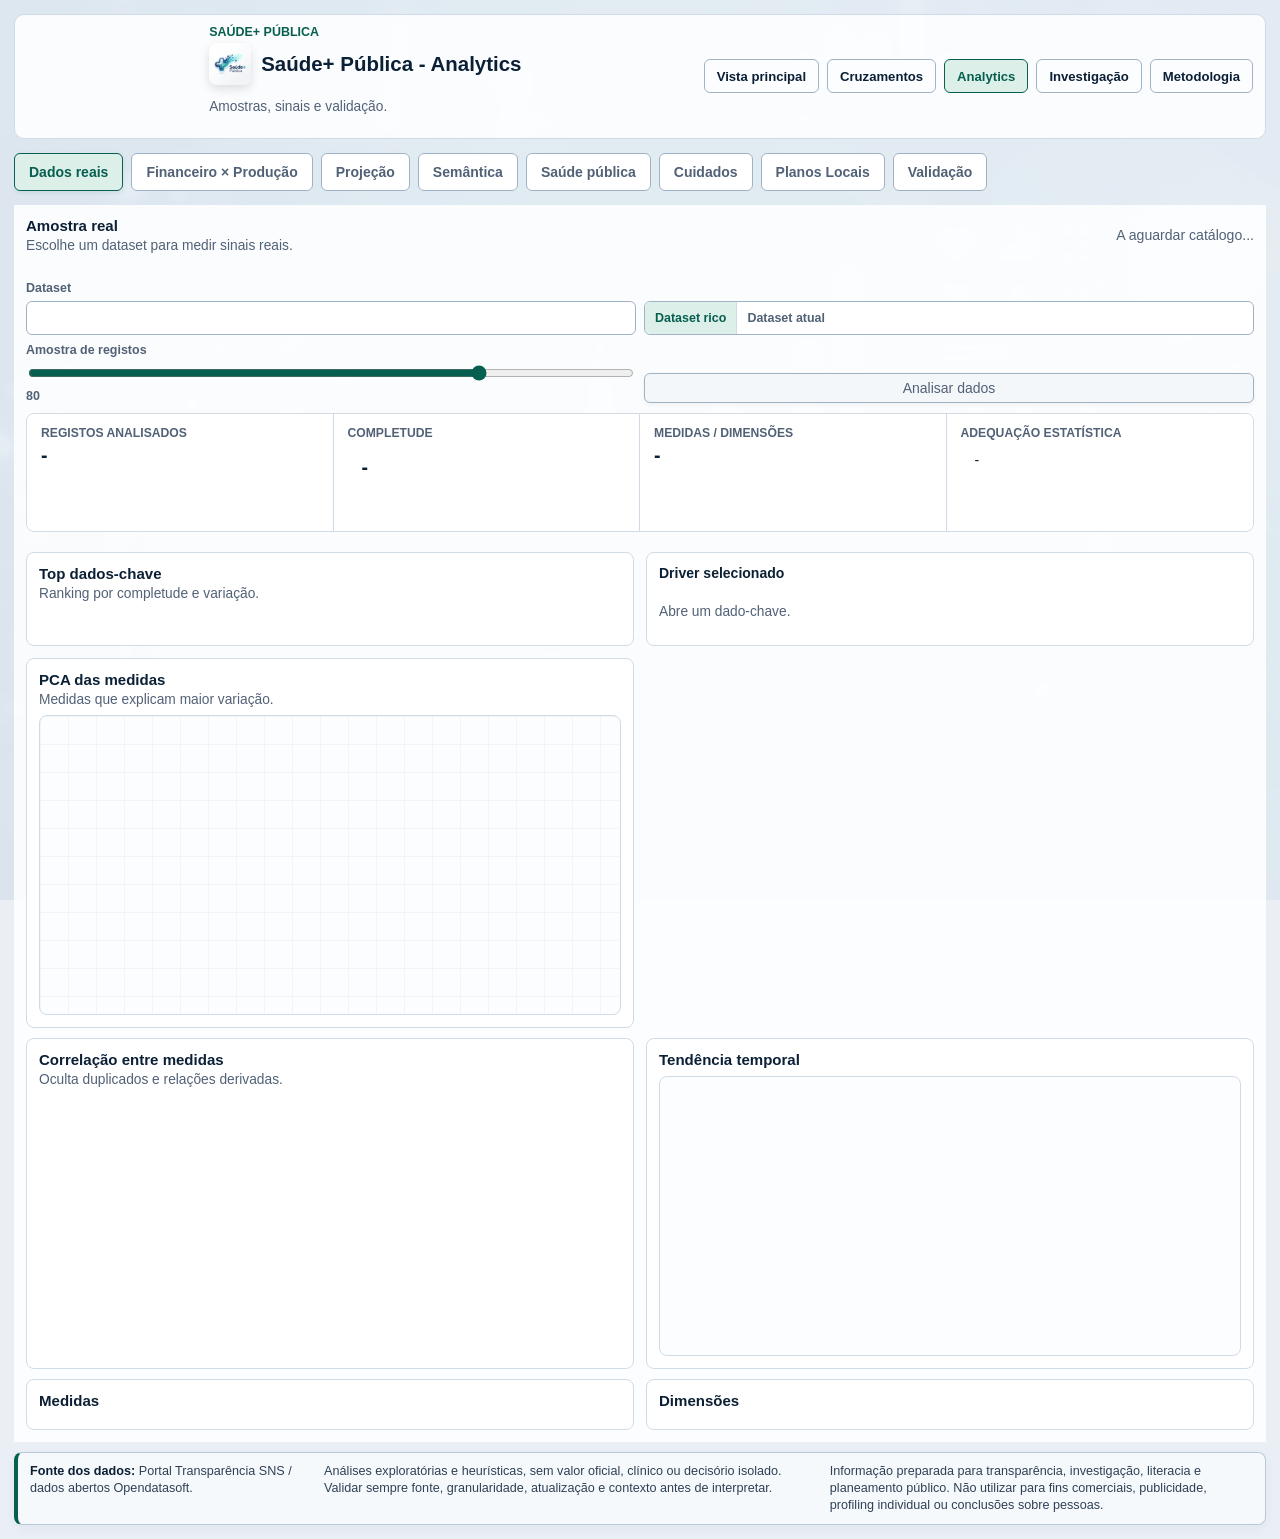
==== commit 1772bf03: "Improve analytics and research UX flow" ====
--- a/analytics.html
+++ b/analytics.html
@@ -5,7 +5,7 @@
     <meta name="viewport" content="width=device-width, initial-scale=1.0" />
     <title>Saúde+ Pública - Analytics</title>
     <link rel="icon" href="data:," />
-    <link rel="stylesheet" href="styles.css?v=copy-tight-20260430" />
+    <link rel="stylesheet" href="styles.css?v=ux-flow-20260505" />
   </head>
   <body>
     <main class="analytics-layout">
@@ -417,28 +417,30 @@
 
         <section id="publicHealthStoryStrip" class="analytics-story-strip" aria-label="Leitura recomendada de saúde pública"></section>
 
+        <section id="publicHealthTerritoryNotice" class="public-health-territory-notice" aria-label="Bloqueio territorial" hidden></section>
+
         <section id="publicHealthKpis" class="public-health-kpis" aria-label="Resumo de prioridade em saúde pública"></section>
 
-        <section class="health-guidance" aria-label="Como usar a leitura de saúde pública">
-          <div>
-            <strong>1. Escolhe</strong>
-            <span>Seleciona uma hipótese.</span>
-          </div>
-          <div>
-            <strong>2. Valida</strong>
-            <span>Tempo, território, entidade.</span>
-          </div>
-          <div>
-            <strong>3. Lê o âmbito</strong>
-            <span>Regional, nacional ou por resolver.</span>
-          </div>
-          <div>
-            <strong>4. Cautela</strong>
-            <span>Triagem, não decisão.</span>
-          </div>
-        </section>
-
-        <div class="public-health-layout public-health-layout-primary">
+        <section class="health-guidance health-flow-nav" aria-label="Como usar a leitura de saúde pública">
+          <div>
+            <strong>1. Matriz</strong>
+            <span>Prioriza impacto × viabilidade.</span>
+          </div>
+          <div>
+            <strong>2. Hipóteses</strong>
+            <span>Abre a relação concreta.</span>
+          </div>
+          <div>
+            <strong>3. Território</strong>
+            <span>Confirma regra regional.</span>
+          </div>
+          <div>
+            <strong>4. Drivers</strong>
+            <span>Valida fonte e denominador.</span>
+          </div>
+        </section>
+
+        <div id="health-matrix-step" class="public-health-layout public-health-layout-primary health-flow-step">
           <section>
             <div class="panel-heading">
               <div>
@@ -460,7 +462,7 @@
         </div>
 
         <section class="public-health-cockpit">
-          <section class="public-health-priority-panel">
+          <section id="health-hypotheses-step" class="public-health-priority-panel health-flow-step">
             <div class="panel-heading">
               <div>
                 <h2>Hipóteses de análise</h2>
@@ -470,7 +472,7 @@
             <div id="publicHealthPriorityList" class="public-health-priority-list"></div>
           </section>
 
-          <section class="public-health-map-panel">
+          <section id="health-territory-step" class="public-health-map-panel health-flow-step">
             <div class="panel-heading">
               <div>
                 <h2>Leitura territorial SNS</h2>
@@ -484,7 +486,7 @@
             </div>
           </section>
 
-          <aside class="public-health-detail-panel">
+          <aside id="health-drivers-step" class="public-health-detail-panel health-flow-step">
             <h3>Drivers e leitura</h3>
             <div id="publicHealthDecisionDetail" class="public-health-decision-detail"></div>
           </aside>
@@ -796,6 +798,6 @@
       </footer>
     </main>
 
-    <script src="analytics.js?v=copy-tight-20260430" defer></script>
+    <script src="analytics.js?v=ux-flow-20260505" defer></script>
   </body>
 </html>
--- a/styles.css
+++ b/styles.css
@@ -1564,7 +1564,7 @@
 }
 
 .research-results-grid {
-  grid-template-columns: minmax(380px, 1.25fr) minmax(380px, 1fr) minmax(280px, 0.72fr);
+  grid-template-columns: minmax(420px, 1.38fr) minmax(360px, 0.96fr) minmax(270px, 0.62fr);
 }
 
 .research-panel {
@@ -1591,6 +1591,17 @@
   overflow: visible;
 }
 
+.research-method-panel.is-soft {
+  background: #fbfdff;
+}
+
+.research-method-panel.is-soft .research-warning {
+  border-color: #d7e2ea;
+  border-left-color: #8da0b3;
+  background: #f7fbff;
+  color: #4e6479;
+}
+
 .research-territory-panel {
   gap: 12px;
 }
@@ -1602,6 +1613,30 @@
   border-radius: 10px;
   padding: 12px;
   background: linear-gradient(135deg, #f4fbf8, #fff);
+}
+
+.research-result-caveat {
+  display: grid;
+  gap: 4px;
+  border: 1px solid #d8a45d;
+  border-radius: 8px;
+  padding: 10px 12px;
+  background: #fff8ec;
+  color: #6e430d;
+}
+
+.research-result-caveat[hidden] {
+  display: none;
+}
+
+.research-result-caveat strong {
+  font-size: 0.78rem;
+  text-transform: uppercase;
+}
+
+.research-result-caveat span {
+  color: #5d4932;
+  line-height: 1.35;
 }
 
 .research-narrative p,
@@ -1662,6 +1697,17 @@
   color: var(--muted);
   line-height: 1.32;
   overflow-wrap: anywhere;
+}
+
+.research-omitted {
+  border: 1px solid #d7e2ea;
+  border-radius: 8px;
+  background: #f7fbff;
+  color: #35566f;
+  padding: 8px 10px;
+  font-size: 0.74rem;
+  line-height: 1.35;
+  margin: 0;
 }
 
 .research-result-list {
@@ -4731,6 +4777,50 @@
   font-variant-numeric: tabular-nums;
 }
 
+.public-health-territory-notice {
+  display: flex;
+  align-items: center;
+  justify-content: space-between;
+  gap: 12px;
+  border: 1px solid #d8a45d;
+  border-radius: 8px;
+  padding: 10px 12px;
+  background: #fff8ec;
+  color: #6e430d;
+}
+
+.public-health-territory-notice[hidden] {
+  display: none;
+}
+
+.public-health-territory-notice div {
+  display: grid;
+  gap: 2px;
+  min-width: 0;
+}
+
+.public-health-territory-notice strong {
+  font-size: 0.78rem;
+  text-transform: uppercase;
+}
+
+.public-health-territory-notice span {
+  color: #5d4932;
+  line-height: 1.35;
+}
+
+.public-health-territory-notice button {
+  flex: 0 0 auto;
+  min-height: 32px;
+  border: 1px solid #b87929;
+  border-radius: 6px;
+  padding: 0 10px;
+  background: #fff;
+  color: #7a4610;
+  font-weight: 900;
+  cursor: pointer;
+}
+
 .health-guidance {
   display: grid;
   grid-template-columns: repeat(4, minmax(0, 1fr));
@@ -4758,9 +4848,13 @@
   line-height: 1.35;
 }
 
+.health-flow-step {
+  scroll-margin-top: 16px;
+}
+
 .public-health-cockpit {
   display: grid;
-  grid-template-columns: minmax(280px, 340px) minmax(520px, 1fr) minmax(300px, 380px);
+  grid-template-columns: minmax(250px, 0.72fr) minmax(580px, 1.55fr) minmax(280px, 0.82fr);
   gap: 12px;
   min-width: 0;
 }
@@ -6988,6 +7082,11 @@
 
   .top-opportunity-list {
     grid-template-columns: repeat(2, minmax(0, 1fr));
+  }
+
+  .public-health-territory-notice {
+    align-items: flex-start;
+    flex-direction: column;
   }
 
   .methodology-grid {
@@ -7086,6 +7185,13 @@
 
   .analytics-tabs {
     display: flex;
+    flex-wrap: wrap;
+    overflow-x: visible;
+  }
+
+  .analytics-tab {
+    flex: 1 1 150px;
+    white-space: normal;
   }
 
   .top-opportunity-list {
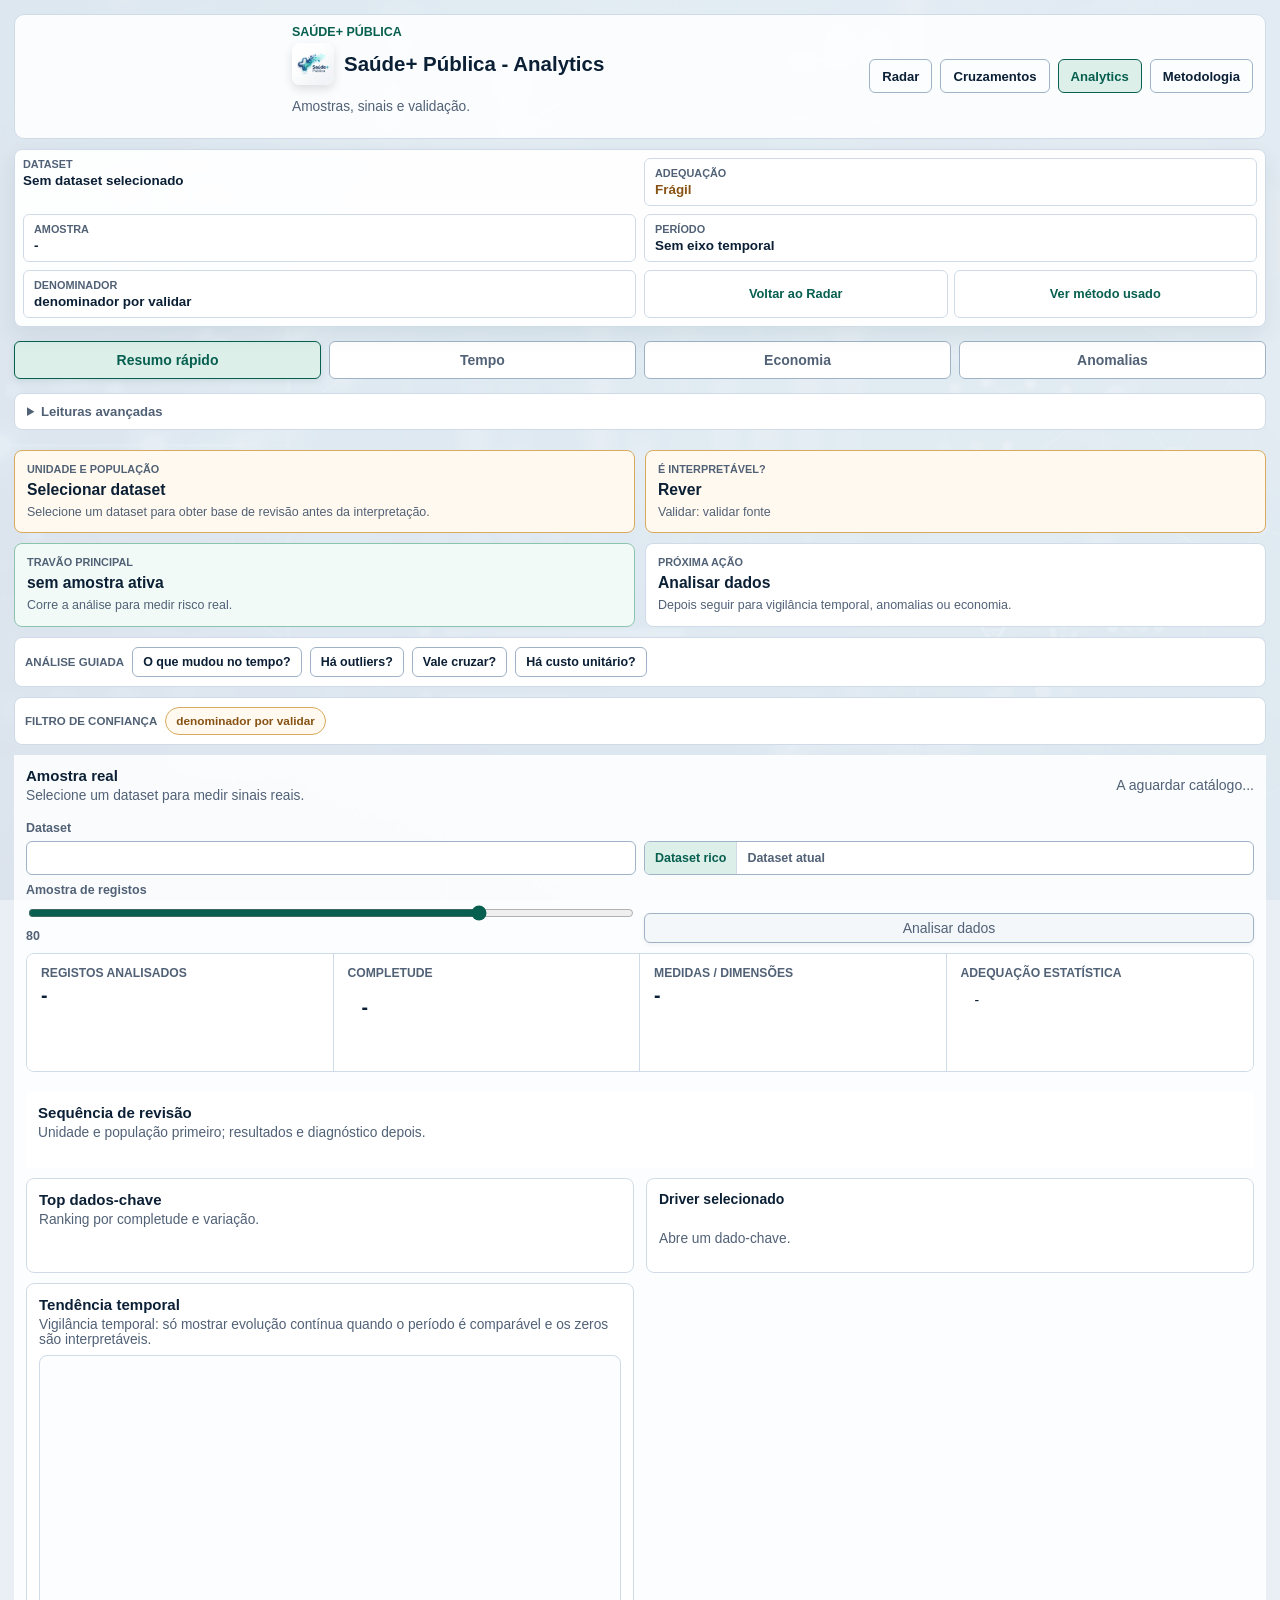
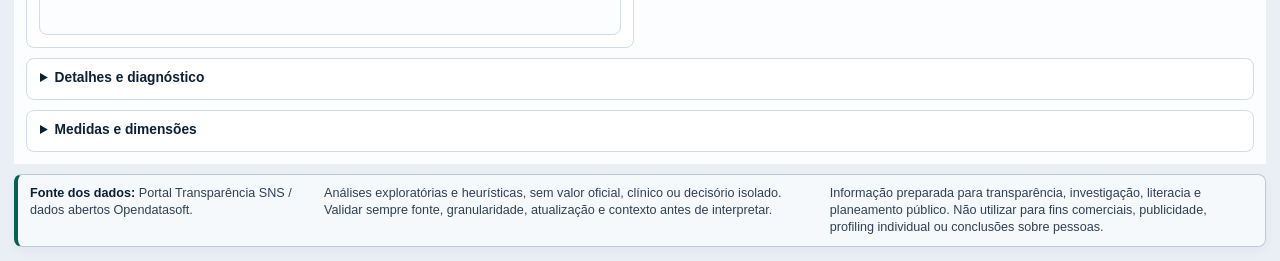
==== commit a2af5ee6: "Formalize analytics epidemiology review" ====
--- a/analytics.html
+++ b/analytics.html
@@ -5,7 +5,7 @@
     <meta name="viewport" content="width=device-width, initial-scale=1.0" />
     <title>Saúde+ Pública - Analytics</title>
     <link rel="icon" href="data:," />
-    <link rel="stylesheet" href="styles.css?v=ux-flow-20260505" />
+    <link rel="stylesheet" href="styles.css?v=trend-fix-20260506" />
   </head>
   <body>
     <main class="analytics-layout">
@@ -17,31 +17,75 @@
           <p class="meta">Amostras, sinais e validação.</p>
         </div>
         <div class="topbar-actions">
-          <a href="/" class="top-link">Vista principal</a>
+          <a href="/" class="top-link">Radar</a>
           <a href="crosswalk.html" class="top-link">Cruzamentos</a>
           <a href="analytics.html" class="top-link is-active" aria-current="page">Analytics</a>
-          <a href="research.html" class="top-link">Investigação</a>
           <a href="metodologia.html" class="top-link">Metodologia</a>
         </div>
 
       </header>
 
-      <nav class="analytics-tabs" aria-label="Secções de analytics" role="tablist">
-        <button class="analytics-tab is-active" type="button" data-analytics-tab="data">Dados reais</button>
-        <button class="analytics-tab" type="button" data-analytics-tab="finprod">Financeiro × Produção</button>
-        <button class="analytics-tab" type="button" data-analytics-tab="predictive">Projeção</button>
-        <button class="analytics-tab" type="button" data-analytics-tab="semantic">Semântica</button>
-        <button class="analytics-tab" type="button" data-analytics-tab="health">Saúde pública</button>
-        <button class="analytics-tab" type="button" data-analytics-tab="care">Cuidados</button>
-        <button class="analytics-tab" type="button" data-analytics-tab="local">Planos Locais</button>
-        <button class="analytics-tab" type="button" data-analytics-tab="tables">Validação</button>
+      <section id="analyticsContextBar" class="analytics-context-bar" aria-label="Contexto do dataset">
+        <a id="contextDatasetLink" class="context-dataset-link" href="/">
+          <span>Dataset</span>
+          <strong id="contextDataset">A carregar catálogo...</strong>
+        </a>
+        <div>
+          <span>Adequação</span>
+          <strong id="contextReadiness">-</strong>
+        </div>
+        <div>
+          <span>Amostra</span>
+          <strong id="contextSample">-</strong>
+        </div>
+        <div>
+          <span>Período</span>
+          <strong id="contextPeriod">-</strong>
+        </div>
+        <div>
+          <span>Denominador</span>
+          <strong id="contextDenominator">Por validar</strong>
+        </div>
+        <div class="context-actions">
+          <a id="contextRadarLink" class="ghost-link" href="/">Voltar ao Radar</a>
+          <a class="ghost-link" href="metodologia.html">Ver método usado</a>
+        </div>
+      </section>
+
+      <nav class="analytics-tabs analytics-tabs-primary" aria-label="Modos principais de analytics" role="tablist">
+        <button class="analytics-tab is-active" type="button" data-analytics-tab="data" data-mode="resumo">Resumo rápido</button>
+        <button class="analytics-tab" type="button" data-analytics-tab="predictive" data-mode="tempo">Tempo</button>
+        <button class="analytics-tab" type="button" data-analytics-tab="finprod" data-mode="economia">Economia</button>
+        <button class="analytics-tab" type="button" data-analytics-tab="anomalies" data-mode="anomalias">Anomalias</button>
       </nav>
+
+      <details class="analytics-secondary-nav">
+        <summary>Leituras avançadas</summary>
+        <div class="analytics-secondary-actions" role="group" aria-label="Leituras avançadas">
+          <button type="button" data-secondary-tab="semantic">Semântica</button>
+          <button type="button" data-secondary-tab="health">Saúde pública</button>
+          <button type="button" data-secondary-tab="care">Cuidados</button>
+          <button type="button" data-secondary-tab="local">Planos locais</button>
+          <button type="button" data-secondary-tab="tables">Validação</button>
+        </div>
+      </details>
+
+      <section id="analyticsEpiReview" class="analytics-epi-review" aria-label="Revisão epidemiológica"></section>
+      <section id="analyticsExecutiveSummary" class="analytics-executive-summary" aria-label="Resumo executivo da análise"></section>
+      <section id="guidedAnalysisBar" class="guided-analysis-bar" aria-label="Análise guiada">
+        <strong>Análise guiada</strong>
+        <button type="button" data-guide-action="tempo">O que mudou no tempo?</button>
+        <button type="button" data-guide-action="anomalias">Há outliers?</button>
+        <button type="button" data-guide-action="cruzar">Vale cruzar?</button>
+        <button type="button" data-guide-action="economia">Há custo unitário?</button>
+      </section>
+      <section id="analysisConfidenceChips" class="analysis-confidence-chips" aria-label="Travões de confiança"></section>
 
       <section class="panel analytics-panel data-analytics-panel" data-tab-panel="data">
         <div class="panel-heading">
           <div>
             <h2>Amostra real</h2>
-            <p id="dataAnalyticsMeta" class="meta">Escolhe um dataset para medir sinais reais.</p>
+            <p id="dataAnalyticsMeta" class="meta">Selecione um dataset para medir sinais reais.</p>
           </div>
           <div id="dataAnalyticsStatus" class="sync-state">A aguardar catálogo...</div>
         </div>
@@ -53,7 +97,7 @@
             <span>Dataset</span>
             <select id="dataDatasetSelect" name="data-dataset"></select>
           </label>
-          <div class="dataset-mode-toggle" role="group" aria-label="Modo de escolha de dataset">
+          <div class="dataset-mode-toggle" role="group" aria-label="Modo de seleção de dataset">
             <button id="dataRichMode" class="is-active" type="button">Dataset rico</button>
             <button id="dataManualMode" type="button">Dataset atual</button>
           </div>
@@ -89,6 +133,16 @@
 
         <div id="dataInsightCards" class="data-insight-cards"></div>
 
+        <section class="panel analytics-panel epi-sequence-panel">
+          <div class="panel-heading">
+            <div>
+              <h2>Sequência de revisão</h2>
+              <p class="meta">Unidade e população primeiro; resultados e diagnóstico depois.</p>
+            </div>
+          </div>
+          <div id="epidemiologyReviewFlow" class="epi-review-flow"></div>
+        </section>
+
         <section class="key-data-panel">
           <section>
             <div class="panel-heading">
@@ -103,32 +157,15 @@
             <strong>Driver selecionado</strong>
             <p class="meta">Abre um dado-chave.</p>
           </aside>
+        </section>
+
+        <section class="data-analytics-grid data-useful-grid">
           <section>
             <div class="panel-heading">
               <div>
-                <h2>PCA das medidas</h2>
-                <p id="dataPcaMeta" class="meta">Medidas que explicam maior variação.</p>
-              </div>
-            </div>
-            <div class="pca-wrap">
-              <svg id="dataPcaChart" role="img" aria-label="PCA das medidas numéricas"></svg>
-            </div>
-          </section>
-        </section>
-
-        <section class="data-analytics-grid">
-          <section>
-            <div class="panel-heading">
-              <div>
-                <h2>Correlação entre medidas</h2>
-                <p class="meta">Oculta duplicados e relações derivadas.</p>
-              </div>
-            </div>
-            <div id="dataCorrelationList" class="data-correlation-list"></div>
-          </section>
-          <section>
-            <div class="panel-heading">
-              <h2>Tendência temporal</h2>
+                <h2>Tendência temporal</h2>
+                <p class="meta">Vigilância temporal: só mostrar evolução contínua quando o período é comparável e os zeros são interpretáveis.</p>
+              </div>
             </div>
             <div class="data-trend-wrap">
               <svg id="dataTrendChart" role="img" aria-label="Tendência temporal da amostra"></svg>
@@ -136,10 +173,40 @@
           </section>
         </section>
 
-        <section class="data-analytics-grid">
+        <details class="analytics-details-panel">
+          <summary>Detalhes e diagnóstico</summary>
+          <section class="data-analytics-grid data-diagnostic-grid">
+            <section>
+              <div class="panel-heading">
+                <div>
+                  <h2>Correlação entre medidas</h2>
+                  <p class="meta">Diagnóstico exploratório; não é causalidade nem resultado oficial.</p>
+                </div>
+              </div>
+              <div id="dataCorrelationList" class="data-correlation-list"></div>
+            </section>
+            <section>
+              <div class="panel-heading">
+                <div>
+                  <h2>PCA das medidas</h2>
+                  <p id="dataPcaMeta" class="meta">Diagnóstico de variação; usar só para orientar leitura.</p>
+                </div>
+              </div>
+              <div class="pca-wrap">
+                <svg id="dataPcaChart" role="img" aria-label="PCA das medidas numéricas"></svg>
+              </div>
+            </section>
+          </section>
+        </details>
+
+        <details class="analytics-details-panel">
+          <summary>Medidas e dimensões</summary>
+          <section class="data-analytics-grid">
           <section>
             <div class="panel-heading">
-              <h2>Medidas</h2>
+              <div>
+                <h2>Medidas</h2>
+              </div>
             </div>
             <div id="dataNumericProfiles" class="data-profile-list"></div>
           </section>
@@ -149,7 +216,8 @@
             </div>
             <div id="dataCategoricalProfiles" class="data-profile-list"></div>
           </section>
-        </section>
+          </section>
+        </details>
       </section>
 
       <section class="panel analytics-panel" data-tab-panel="finprod" hidden>
@@ -217,7 +285,7 @@
             <h2>Projeção exploratória simples</h2>
             <p id="predictiveMeta" class="meta">Projeção curta, não oficial.</p>
           </div>
-          <button id="predictiveDataButton" class="ghost-button" type="button">Escolher dataset</button>
+          <button id="predictiveDataButton" class="ghost-button" type="button">Selecionar dataset</button>
         </div>
 
         <section id="predictiveStoryStrip" class="analytics-story-strip" aria-label="Leitura recomendada da projeção"></section>
@@ -282,6 +350,38 @@
             </div>
           </div>
           <div id="predictiveDatasetCandidates" class="predictive-dataset-candidates"></div>
+        </section>
+      </section>
+
+      <section class="panel analytics-panel anomalies-panel" data-tab-panel="anomalies" hidden>
+        <div class="panel-heading">
+          <div>
+            <h2>Anomalias e fragilidades</h2>
+            <p id="anomalyMeta" class="meta">Outliers, nulos, variação elevada e dimensões concentradas.</p>
+          </div>
+          <div id="anomalyStatus" class="sync-state">A aguardar amostra...</div>
+        </div>
+        <section id="anomalyStoryStrip" class="analytics-story-strip" aria-label="Leitura recomendada de anomalias"></section>
+        <section id="anomalySummary" class="anomaly-summary" aria-label="Resumo de anomalias"></section>
+        <section class="anomaly-grid">
+          <article>
+            <div class="panel-heading">
+              <h2>Medidas a rever</h2>
+            </div>
+            <div id="anomalyMeasureList" class="analytics-list"></div>
+          </article>
+          <article>
+            <div class="panel-heading">
+              <h2>Dimensões em contexto</h2>
+            </div>
+            <div id="anomalyDimensionList" class="analytics-list"></div>
+          </article>
+          <article>
+            <div class="panel-heading">
+              <h2>Travões de leitura</h2>
+            </div>
+            <div id="anomalyWarningList" class="analytics-list"></div>
+          </article>
         </section>
       </section>
 
@@ -576,7 +676,7 @@
           <div class="panel-heading">
             <div>
               <h2>Onde começar</h2>
-              <p class="meta">Escolhe intervenção por maturidade dos dados.</p>
+              <p class="meta">Selecione a intervenção de acordo com a maturidade dos dados.</p>
             </div>
           </div>
           <div id="careOpsMatrix" class="care-ops-matrix" aria-label="Matriz de intervenção versus prontidão dos dados"></div>
@@ -798,6 +898,6 @@
       </footer>
     </main>
 
-    <script src="analytics.js?v=ux-flow-20260505" defer></script>
+    <script src="analytics.js?v=trend-fix-20260506" defer></script>
   </body>
 </html>
--- a/styles.css
+++ b/styles.css
@@ -189,6 +189,51 @@
   color: var(--accent);
 }
 
+.selected-actions {
+  display: flex;
+  flex-wrap: wrap;
+  gap: 7px;
+}
+
+.selected-actions .ghost-link {
+  height: 30px;
+  padding: 0 10px;
+  font-size: 0.78rem;
+}
+
+.selected-guided-actions {
+  display: flex;
+  flex-wrap: wrap;
+  gap: 7px;
+  align-items: center;
+  padding-top: 2px;
+}
+
+.selected-guided-actions strong {
+  flex-basis: 100%;
+  color: var(--muted);
+  font-size: 0.7rem;
+  font-weight: 900;
+  text-transform: uppercase;
+}
+
+.selected-guided-actions .ghost-link {
+  height: 28px;
+  padding: 0 9px;
+  font-size: 0.74rem;
+}
+
+.selected-action-primary {
+  border-color: var(--accent);
+  background: var(--accent);
+  color: #fff;
+}
+
+.selected-action-primary:hover {
+  color: #fff;
+  background: var(--accent-strong);
+}
+
 .eyebrow {
   margin: 0 0 4px;
   color: var(--accent);
@@ -2442,6 +2487,32 @@
   min-height: 0;
 }
 
+.cross-details-drawer {
+  min-width: 0;
+  border: 1px solid var(--line);
+  border-radius: 8px;
+  background: #fff;
+}
+
+.cross-details-drawer > summary {
+  min-height: 42px;
+  padding: 12px 14px;
+  cursor: pointer;
+  color: var(--text);
+  font-size: 0.88rem;
+  font-weight: 900;
+  list-style-position: inside;
+}
+
+.cross-details-drawer[open] > summary {
+  border-bottom: 1px solid var(--line);
+  background: #f7fafc;
+}
+
+.cross-details-drawer .cross-grid {
+  padding: 12px;
+}
+
 .cross-panel {
   min-height: 0;
   padding: 12px;
@@ -2591,14 +2662,38 @@
   width: 100%;
   border-collapse: collapse;
   font-size: 0.86rem;
+  table-layout: fixed;
+  min-width: 860px;
 }
 
 .pair-table th,
 .pair-table td {
-  min-width: 140px;
   padding: 9px 10px;
   border-bottom: 1px solid var(--line);
   text-align: left;
+  vertical-align: top;
+}
+
+.pair-table th:nth-child(1),
+.pair-table td:nth-child(1),
+.pair-table th:nth-child(2),
+.pair-table td:nth-child(2) {
+  width: 210px;
+}
+
+.pair-table th:nth-child(3),
+.pair-table td:nth-child(3) {
+  width: 70px;
+}
+
+.pair-table th:nth-child(4),
+.pair-table td:nth-child(4) {
+  width: 150px;
+}
+
+.pair-table th:nth-child(5),
+.pair-table td:nth-child(5) {
+  width: 220px;
 }
 
 .pair-table th {
@@ -2668,21 +2763,28 @@
 }
 
 .pair-focus-cell {
-  display: flex;
+  display: grid;
+  grid-template-columns: minmax(0, 1fr) auto auto;
   align-items: center;
-  justify-content: space-between;
-  gap: 8px;
+  gap: 6px;
   min-width: 0;
 }
 
 .pair-focus-cell > span:first-child {
   min-width: 0;
-  overflow-wrap: anywhere;
+  overflow: hidden;
+  text-overflow: ellipsis;
+  white-space: nowrap;
 }
 
 .pair-focus-button {
+  width: 24px;
   height: 24px;
-  margin-left: 8px;
+  min-width: 24px;
+  padding: 0;
+  font-size: 0.72rem;
+  line-height: 1;
+  text-transform: uppercase;
 }
 
 .cross-detail-title {
@@ -2779,6 +2881,290 @@
   padding: 4px 0;
 }
 
+.analytics-context-bar {
+  position: sticky;
+  top: 8px;
+  z-index: 5;
+  display: grid;
+  grid-template-columns: minmax(220px, 1.5fr) repeat(4, minmax(110px, 0.7fr)) minmax(180px, auto);
+  gap: 8px;
+  align-items: stretch;
+  padding: 8px;
+  border: 1px solid var(--line);
+  border-radius: 8px;
+  background: rgba(255, 255, 255, 0.94);
+  box-shadow: 0 8px 22px rgba(17, 47, 65, 0.08);
+}
+
+.analytics-context-bar > div,
+.analytics-context-bar .ghost-link {
+  min-width: 0;
+  padding: 8px 10px;
+  border: 1px solid var(--line);
+  border-radius: 6px;
+  background: #fff;
+}
+
+.analytics-context-bar .context-dataset-link {
+  display: block;
+  min-width: 0;
+  text-decoration: none;
+  transition: transform 0.15s ease, box-shadow 0.15s ease, border-color 0.15s ease, background-color 0.15s ease;
+}
+
+.analytics-context-bar .context-dataset-link:hover {
+  border-color: var(--accent);
+  background: var(--accent-soft);
+  transform: translateY(-1px);
+  box-shadow: 0 6px 12px rgba(7, 95, 79, 0.08);
+}
+
+.analytics-context-bar .context-actions {
+  display: flex;
+  gap: 6px;
+  align-items: stretch;
+  padding: 0;
+  border: 0;
+  background: transparent;
+}
+
+.analytics-context-bar .context-actions .ghost-link {
+  flex: 1 1 0;
+  min-width: 0;
+  padding: 8px 9px;
+  text-align: center;
+}
+
+.analytics-context-bar span {
+  display: block;
+  margin-bottom: 3px;
+  color: var(--muted);
+  font-size: 0.68rem;
+  font-weight: 900;
+  text-transform: uppercase;
+}
+
+.analytics-context-bar strong {
+  display: block;
+  min-width: 0;
+  overflow: hidden;
+  color: var(--text);
+  font-size: 0.84rem;
+  font-weight: 900;
+  text-overflow: ellipsis;
+  white-space: nowrap;
+}
+
+.analytics-context-bar .ghost-link {
+  display: inline-flex;
+  align-items: center;
+  justify-content: center;
+  height: auto;
+  color: var(--accent);
+  font-size: 0.8rem;
+}
+
+.analytics-executive-summary {
+  display: grid;
+  grid-template-columns: repeat(4, minmax(0, 1fr));
+  gap: 10px;
+}
+
+.analytics-epi-review,
+.epi-review-flow {
+  display: grid;
+  grid-template-columns: repeat(3, minmax(0, 1fr));
+  gap: 10px;
+}
+
+.epi-review-card,
+.epi-review-flow-item {
+  min-width: 0;
+  padding: 12px;
+  border: 1px solid var(--line);
+  border-radius: 8px;
+  background: #fff;
+}
+
+.epi-review-card span,
+.epi-review-flow-item span {
+  display: block;
+  margin-bottom: 6px;
+  color: var(--muted);
+  font-size: 0.68rem;
+  font-weight: 900;
+  text-transform: uppercase;
+}
+
+.epi-review-card strong,
+.epi-review-flow-item strong {
+  display: block;
+  margin-bottom: 5px;
+  color: var(--text);
+  font-size: 0.93rem;
+  overflow-wrap: anywhere;
+}
+
+.epi-review-card small,
+.epi-review-flow-item small {
+  display: block;
+  color: var(--muted);
+  font-size: 0.78rem;
+  line-height: 1.35;
+}
+
+.epi-review-card.is-pronto,
+.epi-review-flow-item.is-pronto {
+  border-color: #8bc4ad;
+  background: #f1faf6;
+}
+
+.epi-review-card.is-rever,
+.epi-review-flow-item.is-rever {
+  border-color: #d8aa5d;
+  background: #fff9ef;
+}
+
+.epi-review-card.is-fragil,
+.epi-review-flow-item.is-fragil {
+  border-color: #d89a9a;
+  background: #fff3f2;
+}
+
+.executive-card {
+  min-width: 0;
+  padding: 12px;
+  border: 1px solid var(--line);
+  border-radius: 8px;
+  background: #fff;
+}
+
+.executive-card span {
+  display: block;
+  margin-bottom: 6px;
+  color: var(--muted);
+  font-size: 0.68rem;
+  font-weight: 900;
+  text-transform: uppercase;
+}
+
+.executive-card strong {
+  display: block;
+  margin-bottom: 5px;
+  color: var(--text);
+  font-size: 0.98rem;
+  overflow-wrap: anywhere;
+}
+
+.executive-card small {
+  display: block;
+  color: var(--muted);
+  font-size: 0.78rem;
+  line-height: 1.35;
+}
+
+.executive-card.is-pronto {
+  border-color: #8bc4ad;
+  background: #f1faf6;
+}
+
+.executive-card.is-rever {
+  border-color: #d8aa5d;
+  background: #fff9ef;
+}
+
+.executive-card.is-fragil {
+  border-color: #d89a9a;
+  background: #fff3f2;
+}
+
+.guided-analysis-bar,
+.analysis-confidence-chips {
+  display: flex;
+  flex-wrap: wrap;
+  gap: 8px;
+  align-items: center;
+  padding: 9px 10px;
+  border: 1px solid var(--line);
+  border-radius: 8px;
+  background: #fff;
+}
+
+.guided-analysis-bar strong,
+.analysis-confidence-chips strong {
+  color: var(--muted);
+  font-size: 0.72rem;
+  font-weight: 900;
+  text-transform: uppercase;
+}
+
+.guided-analysis-bar button {
+  min-height: 30px;
+  border: 1px solid var(--line-strong);
+  border-radius: 6px;
+  padding: 0 10px;
+  background: #fff;
+  color: var(--text);
+  cursor: pointer;
+  font-size: 0.78rem;
+  font-weight: 800;
+}
+
+.guided-analysis-bar button:hover {
+  border-color: var(--accent);
+  background: var(--accent-soft);
+  color: var(--accent);
+}
+
+.confidence-chip {
+  display: inline-flex;
+  min-height: 28px;
+  align-items: center;
+  border: 1px solid var(--line);
+  border-radius: 999px;
+  padding: 0 10px;
+  background: #fff;
+  color: var(--muted);
+  font-size: 0.74rem;
+  font-weight: 800;
+}
+
+.confidence-chip.is-pronto {
+  border-color: #8bc4ad;
+  background: #f1faf6;
+  color: #075f4f;
+}
+
+.confidence-chip.is-rever {
+  border-color: #d8aa5d;
+  background: #fff9ef;
+  color: #875214;
+}
+
+.confidence-chip.is-fragil {
+  border-color: #d89a9a;
+  background: #fff3f2;
+  color: #9b3b24;
+}
+
+.context-fit.is-pronto {
+  color: #075f4f;
+}
+
+.context-fit.is-rever {
+  color: #875214;
+}
+
+.context-fit.is-fragil {
+  color: #9b3b24;
+}
+
+.analytics-tabs-primary {
+  display: grid;
+  grid-template-columns: repeat(4, minmax(140px, 1fr));
+  overflow-x: visible;
+}
+
 .analytics-tab {
   min-height: 38px;
   border: 1px solid var(--line-strong);
@@ -2804,6 +3190,45 @@
   background: var(--accent-soft);
   color: var(--accent);
   box-shadow: 0 2px 6px rgba(7, 95, 79, 0.1);
+}
+
+.analytics-secondary-nav {
+  border: 1px solid var(--line);
+  border-radius: 8px;
+  background: #fff;
+}
+
+.analytics-secondary-nav summary {
+  cursor: pointer;
+  padding: 10px 12px;
+  color: var(--muted);
+  font-size: 0.82rem;
+  font-weight: 900;
+}
+
+.analytics-secondary-actions {
+  display: flex;
+  flex-wrap: wrap;
+  gap: 8px;
+  padding: 0 10px 10px;
+}
+
+.analytics-secondary-actions button {
+  height: 32px;
+  border: 1px solid var(--line-strong);
+  border-radius: 6px;
+  padding: 0 10px;
+  background: #fbfdff;
+  color: var(--muted);
+  cursor: pointer;
+  font-size: 0.8rem;
+  font-weight: 850;
+}
+
+.analytics-secondary-actions button.is-active {
+  border-color: var(--accent);
+  background: var(--accent-soft);
+  color: var(--accent);
 }
 
 .analytics-toolbar {
@@ -2839,6 +3264,41 @@
   display: grid;
   gap: 10px;
   padding: var(--compact-pad);
+}
+
+.data-analytics-panel #dataStoryStrip {
+  display: none;
+}
+
+.data-useful-grid {
+  grid-template-columns: minmax(0, 1fr);
+}
+
+.analytics-details-panel {
+  min-width: 0;
+  border: 1px solid var(--line);
+  border-radius: 8px;
+  background: #fff;
+}
+
+.analytics-details-panel > summary {
+  min-height: 40px;
+  padding: 11px 13px;
+  cursor: pointer;
+  color: var(--text);
+  font-size: 0.86rem;
+  font-weight: 900;
+  list-style-position: inside;
+}
+
+.analytics-details-panel[open] > summary {
+  border-bottom: 1px solid var(--line);
+  background: #f7fafc;
+}
+
+.analytics-details-panel > .data-analytics-grid,
+.analytics-details-panel > .data-diagnostic-grid {
+  padding: 10px;
 }
 
 .data-analytics-toolbar {
@@ -3324,6 +3784,118 @@
   border: 1px solid var(--line);
   border-radius: 8px;
   background: #fff;
+}
+
+.anomalies-panel {
+  display: grid;
+  gap: 12px;
+}
+
+.anomaly-summary {
+  display: grid;
+  grid-template-columns: repeat(4, minmax(0, 1fr));
+  overflow: hidden;
+  border: 1px solid var(--line);
+  border-radius: 8px;
+  background: #fff;
+}
+
+.anomaly-summary div {
+  min-width: 0;
+  padding: 12px 14px;
+  border-right: 1px solid var(--line);
+}
+
+.anomaly-summary div:last-child {
+  border-right: 0;
+}
+
+.anomaly-summary span,
+.anomaly-item span {
+  display: block;
+  color: var(--muted);
+  font-size: 0.7rem;
+  font-weight: 900;
+  text-transform: uppercase;
+}
+
+.anomaly-summary strong {
+  display: block;
+  margin-top: 4px;
+  font-size: 1.16rem;
+}
+
+.anomaly-summary small {
+  color: var(--muted);
+  font-size: 0.78rem;
+}
+
+.anomaly-grid {
+  display: grid;
+  grid-template-columns: repeat(3, minmax(0, 1fr));
+  gap: 12px;
+}
+
+.anomaly-grid > article {
+  display: grid;
+  align-content: start;
+  gap: 9px;
+  min-width: 0;
+  padding: 12px;
+  border: 1px solid var(--line);
+  border-radius: 8px;
+  background: #fff;
+}
+
+.anomaly-item {
+  display: grid;
+  gap: 5px;
+  padding: 10px;
+  border: 1px solid var(--line);
+  border-radius: 8px;
+  background: #fff;
+}
+
+.anomaly-item div {
+  display: grid;
+  grid-template-columns: minmax(0, 1fr) auto;
+  gap: 8px;
+  align-items: center;
+}
+
+.anomaly-item strong {
+  min-width: 0;
+  overflow: hidden;
+  font-size: 0.86rem;
+  text-overflow: ellipsis;
+  white-space: nowrap;
+}
+
+.anomaly-item small {
+  color: var(--muted);
+  font-size: 0.78rem;
+  line-height: 1.35;
+}
+
+.anomaly-item em {
+  color: var(--text);
+  font-style: normal;
+  font-weight: 900;
+}
+
+.anomaly-item.is-pronto {
+  border-color: #9acdbb;
+  background: #f3fbf8;
+}
+
+.anomaly-item.is-rever {
+  border-color: #d8aa5d;
+  background: #fff8ec;
+}
+
+.anomaly-item.is-fragil {
+  border-color: #d6978e;
+  background: #fff3f1;
 }
 
 .predictive-panel {
@@ -3881,8 +4453,14 @@
   stroke: #b7c5d4;
 }
 
+.pca-plot-frame {
+  fill: rgba(255, 255, 255, 0.56);
+  stroke: rgba(183, 197, 212, 0.7);
+}
+
 .pca-axis text,
-.pca-point text {
+.pca-point text,
+.pca-legend text {
   fill: var(--muted);
   font-size: 11px;
   font-weight: 800;
@@ -3901,6 +4479,49 @@
 .pca-point:hover circle {
   fill: #fff;
   stroke-width: 3px;
+}
+
+.pca-point-index {
+  fill: var(--ink) !important;
+  font-size: 10px !important;
+  font-weight: 900 !important;
+  pointer-events: none;
+}
+
+.pca-dominance-note {
+  fill: #7b5618;
+  font-size: 10px;
+  font-weight: 800;
+}
+
+.pca-legend-row {
+  cursor: pointer;
+}
+
+.pca-legend-row rect {
+  fill: rgba(255, 255, 255, 0.84);
+  stroke: rgba(183, 197, 212, 0.72);
+}
+
+.pca-legend-row:hover rect {
+  fill: #fff;
+  stroke: var(--accent);
+}
+
+.pca-legend-title,
+.pca-legend-label {
+  fill: var(--ink) !important;
+}
+
+.pca-legend-rank {
+  fill: var(--accent) !important;
+  font-size: 10px !important;
+  font-weight: 900 !important;
+}
+
+.pca-legend-meta {
+  font-size: 10px !important;
+  font-weight: 700 !important;
 }
 
 .data-correlation-list,
@@ -4104,6 +4725,49 @@
   overflow: hidden;
 }
 
+.epi-trend-state-title {
+  fill: #7f4b10;
+  font-size: 12px;
+  font-weight: 800;
+}
+
+.epi-trend-card {
+  fill: #f7fafc;
+  stroke: #d6e0ea;
+}
+
+.epi-trend-card-label {
+  fill: #657489;
+  font-size: 10px;
+  font-weight: 900;
+}
+
+.epi-trend-card-value {
+  fill: #183b56;
+  font-size: 13px;
+  font-weight: 900;
+}
+
+.epi-trend-card-detail {
+  fill: #657489;
+  font-size: 10px;
+  font-weight: 700;
+}
+
+.epi-trend-state-text {
+  fill: #657489;
+  font-size: 11px;
+  font-weight: 700;
+}
+
+.epi-trend-bar.is-active {
+  fill: rgba(7, 95, 79, 0.78);
+}
+
+.epi-trend-bar.is-zero {
+  fill: rgba(136, 158, 188, 0.72);
+}
+
 #dataTrendChart {
   display: block;
   width: 100%;
@@ -4111,6 +4775,16 @@
 }
 
 .data-trend-axis line {
+  stroke: #b7c5d4;
+}
+
+.data-trend-axis .data-trend-grid {
+  stroke: #dce5ee;
+  stroke-dasharray: 4 6;
+}
+
+.data-trend-axis .data-trend-baseline,
+.data-trend-axis .data-trend-tick {
   stroke: #b7c5d4;
 }
 
@@ -4119,6 +4793,16 @@
   fill: var(--muted);
   font-size: 11px;
   font-weight: 800;
+}
+
+.data-trend-axis .data-trend-period-label {
+  font-size: 10.5px;
+}
+
+.data-trend-point .data-trend-value-label {
+  fill: var(--text);
+  font-size: 10.5px;
+  font-weight: 900;
 }
 
 .data-trend-note {
@@ -4140,12 +4824,23 @@
   stroke-width: 2.5px;
 }
 
+.data-trend-line.is-muted-tail {
+  stroke: #7f97aa;
+  stroke-dasharray: 7 7;
+  stroke-width: 2.5px;
+}
+
 .data-trend-point circle {
   fill: #fff;
   stroke: var(--accent);
   stroke-width: 2px;
 }
 
+.data-trend-point.is-zero circle {
+  fill: #f6f9fc;
+  stroke: #7f97aa;
+}
+
 .data-profile-row {
   display: grid;
   gap: 7px;
@@ -4175,7 +4870,8 @@
 
 .data-profile-stats,
 .data-category-values,
-.data-numeric-summary {
+.data-numeric-summary,
+.data-time-summary {
   display: grid;
   gap: 5px;
 }
@@ -4227,7 +4923,8 @@
   font-variant-numeric: tabular-nums;
 }
 
-.data-numeric-summary {
+.data-numeric-summary,
+.data-time-summary {
   grid-template-columns: repeat(2, minmax(0, 1fr));
 }
 
@@ -4285,7 +4982,8 @@
   background: #fff3f0;
 }
 
-.data-numeric-summary span {
+.data-numeric-summary span,
+.data-time-summary span {
   padding: 4px 7px;
   border: 1px solid var(--line);
   border-radius: 999px;
@@ -4294,7 +4992,27 @@
   font-weight: 850;
 }
 
-.data-numeric-summary p {
+.data-time-summary span {
+  display: grid;
+  gap: 2px;
+  border-radius: 8px;
+  background: #fff;
+}
+
+.data-time-summary strong {
+  color: var(--accent-strong);
+  font-size: 0.68rem;
+  text-transform: uppercase;
+}
+
+.data-time-summary small {
+  color: var(--text);
+  font-size: 0.78rem;
+  font-weight: 850;
+}
+
+.data-numeric-summary p,
+.data-time-summary p {
   grid-column: 1 / -1;
   margin: 0;
   color: var(--muted);
@@ -7035,8 +7753,12 @@
   }
 
   .analytics-toolbar,
+  .analytics-context-bar,
+  .analytics-executive-summary,
   .data-analytics-toolbar,
   .data-analytics-grid,
+  .anomaly-grid,
+  .anomaly-summary,
   .quick-analysis-grid,
   .semantic-explainer,
   .health-guidance,
@@ -7122,8 +7844,12 @@
 
   .analytics-toolbar,
   .analytics-tabs,
+  .analytics-context-bar,
+  .analytics-executive-summary,
   .data-analytics-toolbar,
   .data-kpis,
+  .anomaly-grid,
+  .anomaly-summary,
   .quick-analysis-kpis,
   .quick-analysis-grid,
   .predictive-filter-bar,
@@ -7160,6 +7886,11 @@
     grid-template-columns: 1fr;
   }
 
+  .analytics-context-bar .context-actions {
+    display: grid;
+    grid-template-columns: 1fr;
+  }
+
   .local-plan-explainer,
   .local-plan-explainer-steps {
     grid-template-columns: 1fr;
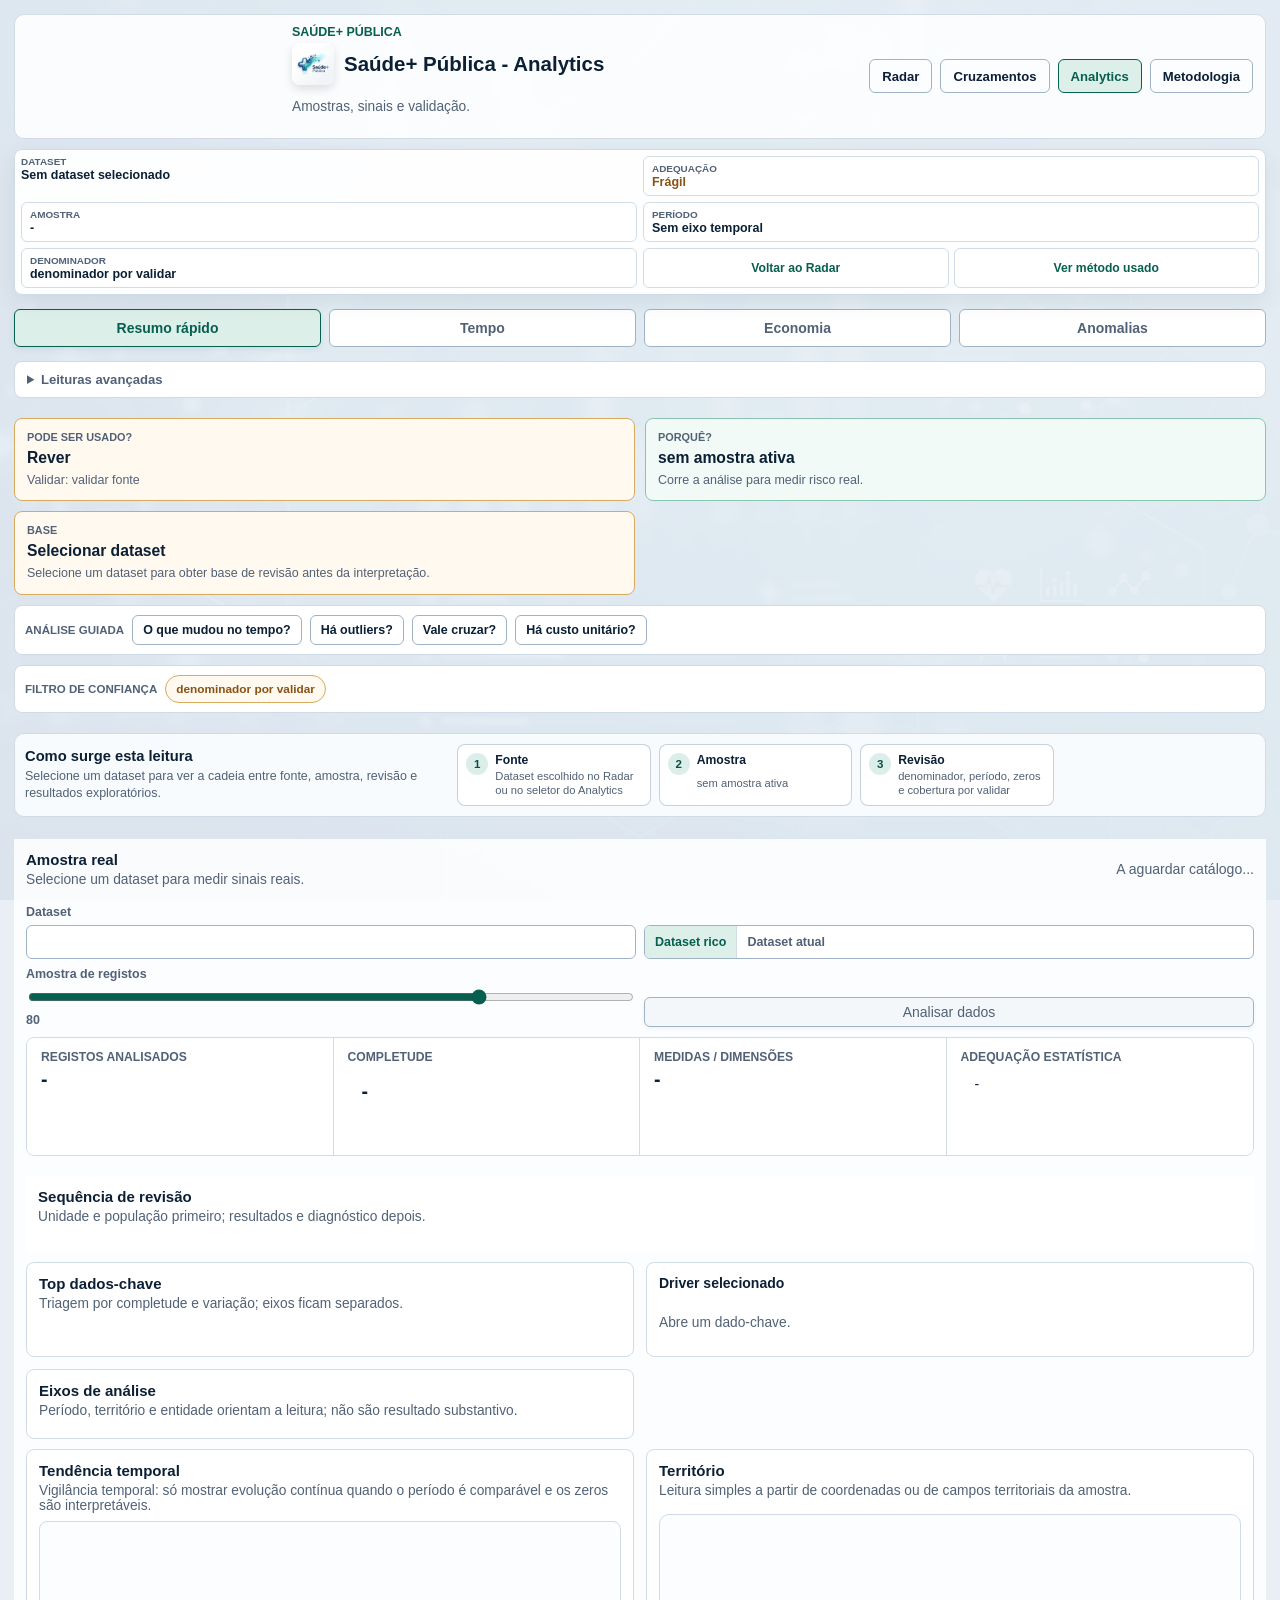
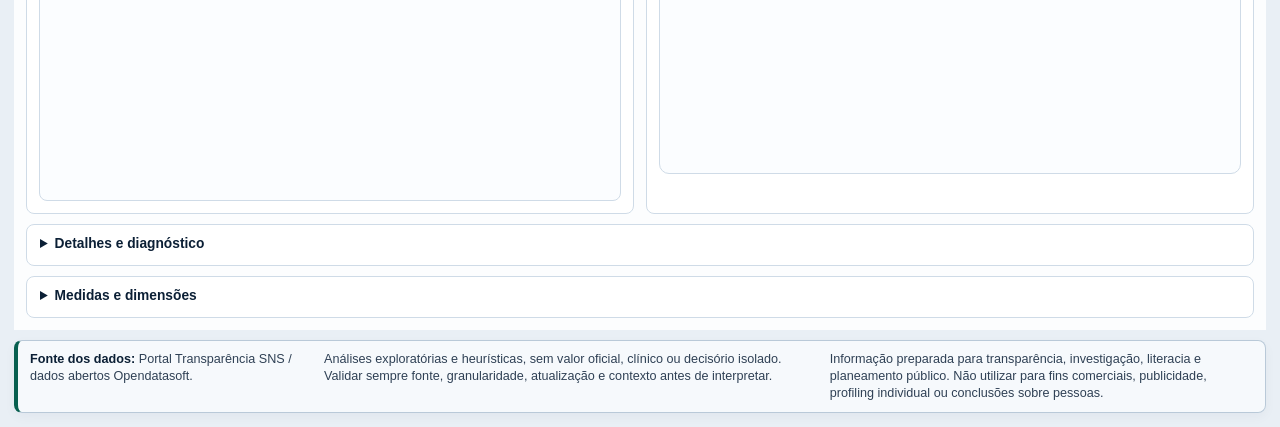
==== commit 50860bd2: "Improve analytics geography and review flow" ====
--- a/analytics.html
+++ b/analytics.html
@@ -5,7 +5,7 @@
     <meta name="viewport" content="width=device-width, initial-scale=1.0" />
     <title>Saúde+ Pública - Analytics</title>
     <link rel="icon" href="data:," />
-    <link rel="stylesheet" href="styles.css?v=trend-fix-20260506" />
+    <link rel="stylesheet" href="styles.css?v=health-geo-20260506" />
   </head>
   <body>
     <main class="analytics-layout">
@@ -80,6 +80,7 @@
         <button type="button" data-guide-action="economia">Há custo unitário?</button>
       </section>
       <section id="analysisConfidenceChips" class="analysis-confidence-chips" aria-label="Travões de confiança"></section>
+      <section id="analysisProvenance" class="analytics-provenance-panel" aria-label="Como surge a análise"></section>
 
       <section class="panel analytics-panel data-analytics-panel" data-tab-panel="data">
         <div class="panel-heading">
@@ -148,7 +149,7 @@
             <div class="panel-heading">
               <div>
                 <h2>Top dados-chave</h2>
-                <p class="meta">Ranking por completude e variação.</p>
+                <p class="meta">Triagem por completude e variação; eixos ficam separados.</p>
               </div>
             </div>
             <div id="dataFeatureImportance" class="feature-importance-list"></div>
@@ -157,6 +158,15 @@
             <strong>Driver selecionado</strong>
             <p class="meta">Abre um dado-chave.</p>
           </aside>
+          <section>
+            <div class="panel-heading">
+              <div>
+                <h2>Eixos de análise</h2>
+                <p class="meta">Período, território e entidade orientam a leitura; não são resultado substantivo.</p>
+              </div>
+            </div>
+            <div id="dataAnalysisAxes" class="analysis-axis-list"></div>
+          </section>
         </section>
 
         <section class="data-analytics-grid data-useful-grid">
@@ -169,6 +179,18 @@
             </div>
             <div class="data-trend-wrap">
               <svg id="dataTrendChart" role="img" aria-label="Tendência temporal da amostra"></svg>
+            </div>
+          </section>
+          <section>
+            <div class="panel-heading">
+              <div>
+                <h2>Território</h2>
+                <p class="meta">Leitura simples a partir de coordenadas ou de campos territoriais da amostra.</p>
+              </div>
+            </div>
+            <div id="dataTerritoryMeta" class="territory-meta"></div>
+            <div class="data-territory-wrap">
+              <svg id="dataTerritoryMap" role="img" aria-label="Mapa simplificado de pontos territoriais"></svg>
             </div>
           </section>
         </section>
@@ -581,6 +603,10 @@
               <div id="publicHealthLayerControls" class="map-layer-controls" role="group" aria-label="Layers do mapa SNS"></div>
             </div>
             <div id="publicHealthNationalSummary" class="public-health-national-summary"></div>
+            <div id="publicHealthGeoMeta" class="territory-meta public-health-geo-meta"></div>
+            <div class="data-territory-wrap public-health-point-map-wrap" hidden>
+              <svg id="publicHealthPointMap" role="img" aria-label="Mapa de pontos geográficos da amostra"></svg>
+            </div>
             <div class="public-health-map-wrap">
               <svg id="publicHealthMap" role="img" aria-label="Leitura territorial de prioridades em saúde pública"></svg>
             </div>
@@ -898,6 +924,6 @@
       </footer>
     </main>
 
-    <script src="analytics.js?v=trend-fix-20260506" defer></script>
+    <script src="analytics.js?v=health-geo-20260506" defer></script>
   </body>
 </html>
--- a/styles.css
+++ b/styles.css
@@ -2206,6 +2206,30 @@
   padding: var(--compact-pad);
 }
 
+.cross-filter-drawer {
+  border: 1px solid var(--line);
+  border-radius: 8px;
+  background: #fff;
+}
+
+.cross-filter-drawer > summary {
+  cursor: pointer;
+  padding: 10px 12px;
+  color: var(--muted);
+  font-size: 0.82rem;
+  font-weight: 900;
+  list-style-position: inside;
+}
+
+.cross-filter-drawer[open] > summary {
+  border-bottom: 1px solid var(--line);
+  background: #f7fafc;
+}
+
+.cross-filter-drawer .crosswalk-toolbar {
+  padding: 10px;
+}
+
 .crosswalk-toolbar label {
   display: grid;
   gap: 6px;
@@ -2335,22 +2359,51 @@
 .cross-focus-panel {
   gap: 10px;
   max-height: clamp(360px, 44vh, 560px);
+  min-height: 0;
   overflow: hidden;
 }
 
 .recommended-path-panel {
   display: grid;
-  gap: 8px;
-  border: 1px solid var(--line);
+  gap: 7px;
+  align-self: start;
+  border: 1px solid #90c7b5;
   border-radius: 8px;
   padding: 10px;
-  background: #fbfdff;
+  background: #f2faf7;
 }
 
 .recommended-route {
+  display: flex;
+  flex-wrap: wrap;
+  gap: 5px;
+  align-items: center;
   font-weight: 900;
   line-height: 1.35;
-  overflow-wrap: anywhere;
+}
+
+.recommended-route span {
+  min-width: 0;
+  max-width: 100%;
+  padding: 4px 7px;
+  border: 1px solid rgba(7, 95, 79, 0.2);
+  border-radius: 999px;
+  background: #fff;
+  overflow: hidden;
+  color: var(--text);
+  font-size: 0.78rem;
+  text-overflow: ellipsis;
+  white-space: nowrap;
+}
+
+.recommended-route b {
+  color: var(--muted);
+  font-size: 0.76rem;
+}
+
+.recommended-summary {
+  margin: 0;
+  line-height: 1.35;
 }
 
 #semanticModelGraph {
@@ -2800,8 +2853,10 @@
   gap: 10px;
   grid-template-columns: 1fr;
   min-height: 0;
+  max-height: 100%;
   overflow: auto;
-  padding: 0 2px 10px 0;
+  padding: 0 4px 10px 0;
+  scrollbar-gutter: stable;
 }
 
 .cross-detail-item {
@@ -2883,13 +2938,13 @@
 
 .analytics-context-bar {
   position: sticky;
-  top: 8px;
+  top: 6px;
   z-index: 5;
   display: grid;
-  grid-template-columns: minmax(220px, 1.5fr) repeat(4, minmax(110px, 0.7fr)) minmax(180px, auto);
-  gap: 8px;
+  grid-template-columns: minmax(260px, 1.5fr) repeat(4, minmax(92px, 0.58fr)) minmax(180px, auto);
+  gap: 6px;
   align-items: stretch;
-  padding: 8px;
+  padding: 6px;
   border: 1px solid var(--line);
   border-radius: 8px;
   background: rgba(255, 255, 255, 0.94);
@@ -2899,7 +2954,7 @@
 .analytics-context-bar > div,
 .analytics-context-bar .ghost-link {
   min-width: 0;
-  padding: 8px 10px;
+  padding: 6px 8px;
   border: 1px solid var(--line);
   border-radius: 6px;
   background: #fff;
@@ -2921,7 +2976,7 @@
 
 .analytics-context-bar .context-actions {
   display: flex;
-  gap: 6px;
+  gap: 5px;
   align-items: stretch;
   padding: 0;
   border: 0;
@@ -2931,15 +2986,15 @@
 .analytics-context-bar .context-actions .ghost-link {
   flex: 1 1 0;
   min-width: 0;
-  padding: 8px 9px;
+  padding: 6px 8px;
   text-align: center;
 }
 
 .analytics-context-bar span {
   display: block;
-  margin-bottom: 3px;
-  color: var(--muted);
-  font-size: 0.68rem;
+  margin-bottom: 1px;
+  color: var(--muted);
+  font-size: 0.62rem;
   font-weight: 900;
   text-transform: uppercase;
 }
@@ -2949,7 +3004,7 @@
   min-width: 0;
   overflow: hidden;
   color: var(--text);
-  font-size: 0.84rem;
+  font-size: 0.78rem;
   font-weight: 900;
   text-overflow: ellipsis;
   white-space: nowrap;
@@ -2961,12 +3016,12 @@
   justify-content: center;
   height: auto;
   color: var(--accent);
-  font-size: 0.8rem;
+  font-size: 0.76rem;
 }
 
 .analytics-executive-summary {
   display: grid;
-  grid-template-columns: repeat(4, minmax(0, 1fr));
+  grid-template-columns: repeat(3, minmax(0, 1fr));
   gap: 10px;
 }
 
@@ -4417,10 +4472,11 @@
 
 .feature-row em {
   color: var(--muted);
-  font-size: 0.82rem;
+  font-size: 0.76rem;
   font-style: normal;
   font-weight: 900;
   font-variant-numeric: tabular-nums;
+  white-space: nowrap;
 }
 
 .feature-row.is-dimensao i {
@@ -4429,6 +4485,58 @@
 
 .feature-row.is-exploratoria .feature-rank {
   background: #7b8794;
+}
+
+.analysis-axis-list {
+  display: grid;
+  gap: 8px;
+  max-height: 330px;
+  overflow: auto;
+}
+
+.analysis-axis-row {
+  display: grid;
+  grid-template-columns: minmax(0, 1fr) auto;
+  gap: 5px 8px;
+  width: 100%;
+  min-width: 0;
+  padding: 10px;
+  border: 1px solid var(--line);
+  border-radius: 8px;
+  background: #fbfdff;
+  color: var(--text);
+  cursor: pointer;
+  text-align: left;
+}
+
+.analysis-axis-row:hover {
+  border-color: var(--accent);
+  background: #fff;
+}
+
+.analysis-axis-row strong,
+.analysis-axis-row small {
+  min-width: 0;
+  overflow: hidden;
+  text-overflow: ellipsis;
+  white-space: nowrap;
+}
+
+.analysis-axis-row small {
+  grid-column: 1 / -1;
+  color: var(--muted);
+  font-size: 0.78rem;
+}
+
+.analysis-axis-row span {
+  align-self: start;
+  border: 1px solid #d7c184;
+  border-radius: 999px;
+  padding: 2px 7px;
+  background: #fff9e8;
+  color: #745116;
+  font-size: 0.68rem;
+  font-weight: 900;
 }
 
 .pca-wrap {
@@ -4839,6 +4947,213 @@
 .data-trend-point.is-zero circle {
   fill: #f6f9fc;
   stroke: #7f97aa;
+}
+
+.analytics-provenance-panel {
+  display: grid;
+  grid-template-columns: minmax(220px, 0.9fr) minmax(0, 1.7fr);
+  gap: 10px;
+  align-items: stretch;
+  margin: 10px 0 12px;
+  padding: 10px;
+  border: 1px solid var(--line);
+  border-radius: 10px;
+  background: #f8fbfd;
+}
+
+.analysis-provenance-intro {
+  display: grid;
+  gap: 4px;
+  align-content: center;
+  min-width: 0;
+}
+
+.analysis-provenance-intro strong {
+  color: var(--text);
+  font-size: 0.92rem;
+}
+
+.analysis-provenance-intro span {
+  color: var(--muted);
+  font-size: 0.78rem;
+  line-height: 1.35;
+}
+
+.analytics-provenance-panel ol {
+  display: grid;
+  grid-template-columns: repeat(4, minmax(0, 1fr));
+  gap: 8px;
+  margin: 0;
+  padding: 0;
+  list-style: none;
+}
+
+.analytics-provenance-panel li {
+  display: grid;
+  grid-template-columns: auto minmax(0, 1fr);
+  gap: 7px;
+  min-width: 0;
+  padding: 8px;
+  border: 1px solid rgba(184, 198, 213, 0.8);
+  border-radius: 8px;
+  background: #fff;
+}
+
+.analytics-provenance-panel li b {
+  display: inline-grid;
+  place-items: center;
+  width: 22px;
+  height: 22px;
+  border-radius: 999px;
+  color: #0b4f42;
+  background: #dceee9;
+  font-size: 0.72rem;
+}
+
+.analytics-provenance-panel li span {
+  display: grid;
+  gap: 2px;
+  min-width: 0;
+}
+
+.analytics-provenance-panel li strong {
+  color: var(--text);
+  font-size: 0.76rem;
+}
+
+.analytics-provenance-panel li small {
+  display: -webkit-box;
+  overflow: hidden;
+  color: var(--muted);
+  font-size: 0.7rem;
+  line-height: 1.25;
+  -webkit-box-orient: vertical;
+  -webkit-line-clamp: 2;
+}
+
+.territory-meta {
+  display: flex;
+  flex-wrap: wrap;
+  gap: 6px;
+  margin: 4px 0 8px;
+}
+
+.territory-meta span {
+  display: inline-flex;
+  gap: 5px;
+  align-items: baseline;
+  max-width: 100%;
+  padding: 5px 8px;
+  border: 1px solid var(--line);
+  border-radius: 999px;
+  background: #fbfdff;
+  color: var(--muted);
+  font-size: 0.72rem;
+}
+
+.territory-meta strong {
+  color: #35505f;
+  text-transform: uppercase;
+  font-size: 0.67rem;
+}
+
+.data-territory-wrap {
+  height: 260px;
+  border: 1px solid var(--line);
+  border-radius: 10px;
+  background: #fbfdff;
+  overflow: hidden;
+}
+
+.data-territory-wrap.is-empty {
+  height: 150px;
+}
+
+#dataTerritoryMap {
+  display: block;
+  width: 100%;
+  height: 100%;
+}
+
+.territory-frame {
+  fill: #eef4f8;
+  stroke: #c8d5e1;
+}
+
+.territory-grid {
+  stroke: rgba(125, 148, 171, 0.22);
+  stroke-dasharray: 4 6;
+}
+
+.territory-tile {
+  opacity: 0.62;
+}
+
+.territory-point {
+  fill: rgba(7, 95, 79, 0.92);
+  stroke: #fff;
+  stroke-width: 2.4px;
+}
+
+.territory-point-halo {
+  fill: rgba(255, 255, 255, 0.72);
+  stroke: rgba(7, 95, 79, 0.18);
+  stroke-width: 1px;
+}
+
+.territory-title,
+.territory-bar-count {
+  fill: var(--text);
+  font-size: 11px;
+  font-weight: 900;
+}
+
+.territory-note,
+.territory-attribution,
+.territory-bar-label {
+  fill: var(--muted);
+  font-size: 10.5px;
+  font-weight: 800;
+}
+
+.territory-attribution {
+  font-size: 9.5px;
+  font-weight: 700;
+}
+
+.territory-caveat {
+  fill: #657489;
+  font-size: 9.5px;
+  font-weight: 800;
+}
+
+.diagnostic-caveat {
+  padding: 8px 10px;
+  border: 1px solid #d8aa5d;
+  border-radius: 8px;
+  background: #fff9ef;
+  color: #7f4b10;
+  font-size: 0.76rem;
+  font-weight: 800;
+  line-height: 1.35;
+}
+
+.territory-bar-label {
+  fill: var(--text);
+}
+
+.territory-bar-bg {
+  fill: #e8eef5;
+}
+
+.territory-bar-fill {
+  fill: rgba(7, 95, 79, 0.68);
+}
+
+.territory-empty {
+  fill: var(--muted);
+  font-size: 12px;
+  font-weight: 800;
 }
 
 .data-profile-row {
@@ -7845,6 +8160,8 @@
   .analytics-toolbar,
   .analytics-tabs,
   .analytics-context-bar,
+  .analytics-provenance-panel,
+  .analytics-provenance-panel ol,
   .analytics-executive-summary,
   .data-analytics-toolbar,
   .data-kpis,
@@ -7891,6 +8208,13 @@
     grid-template-columns: 1fr;
   }
 
+  .analytics-context-bar {
+    position: static;
+    top: auto;
+    z-index: auto;
+    box-shadow: none;
+  }
+
   .local-plan-explainer,
   .local-plan-explainer-steps {
     grid-template-columns: 1fr;
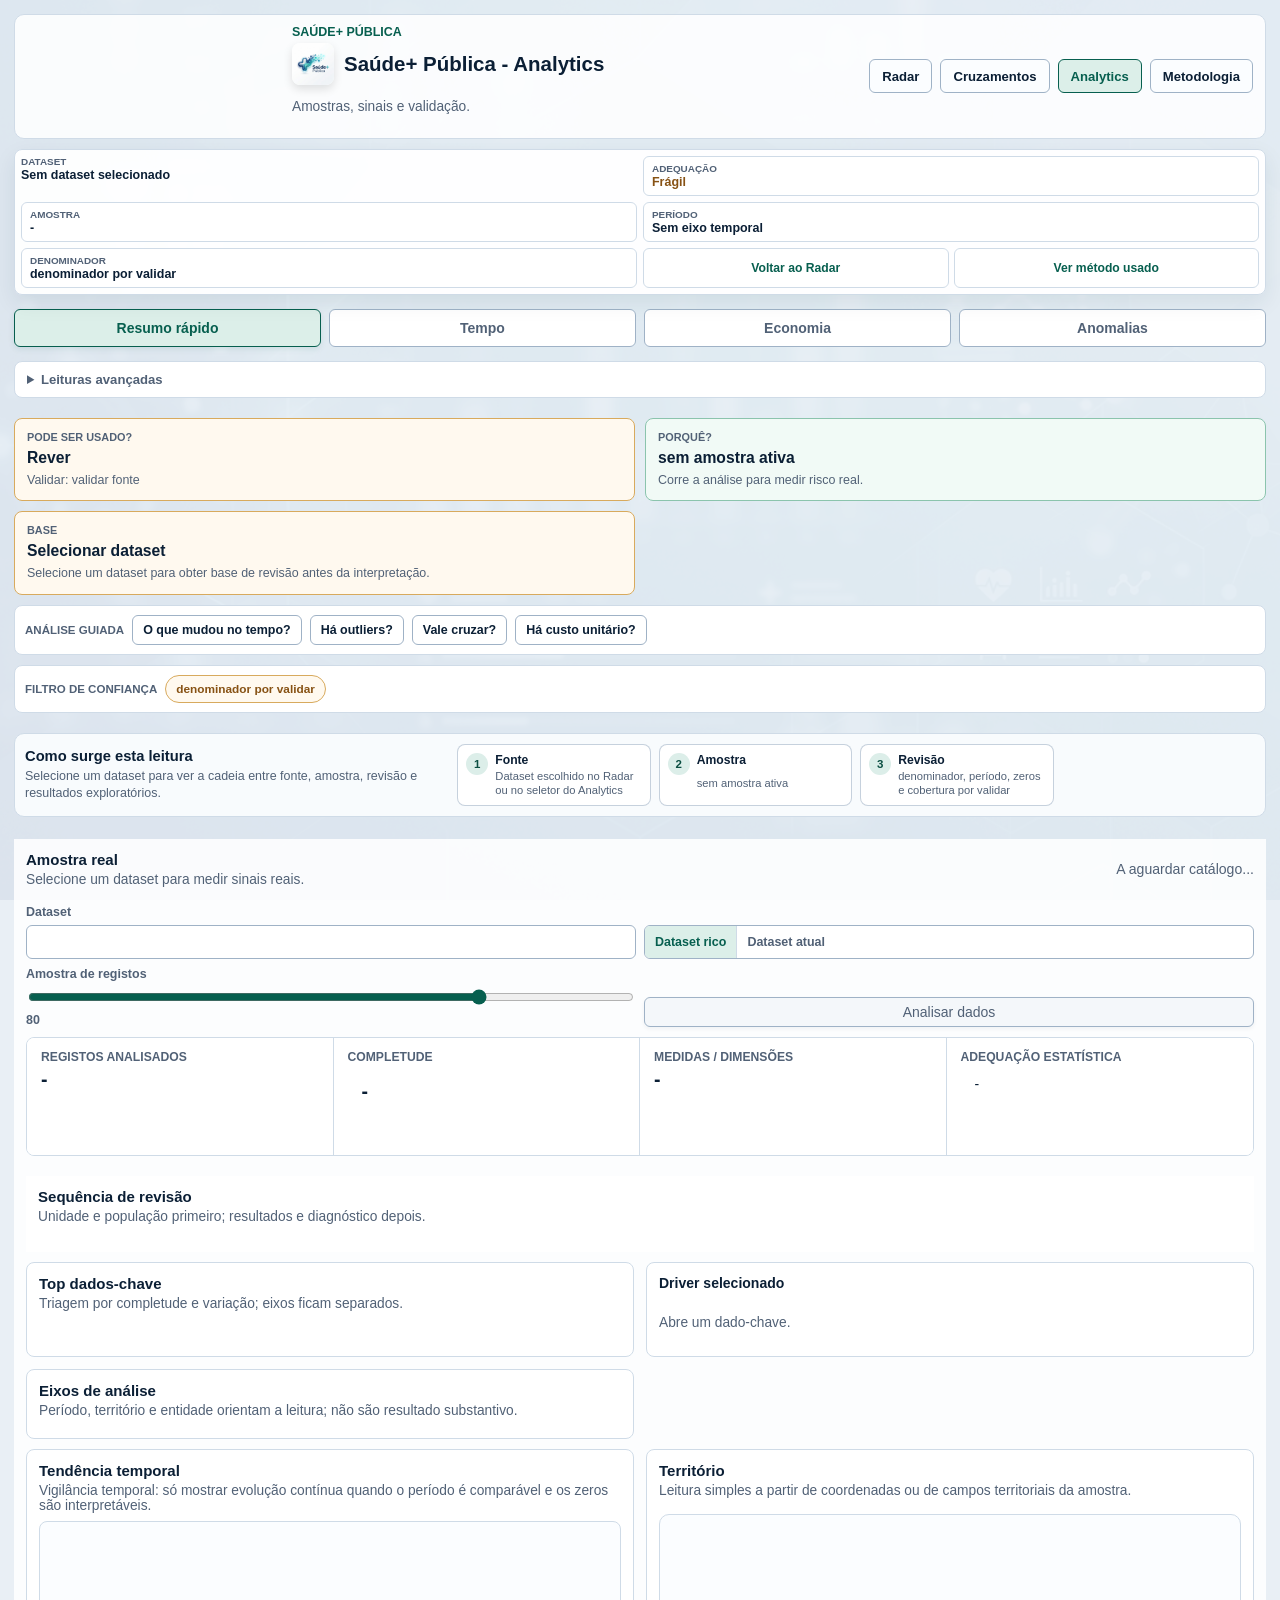
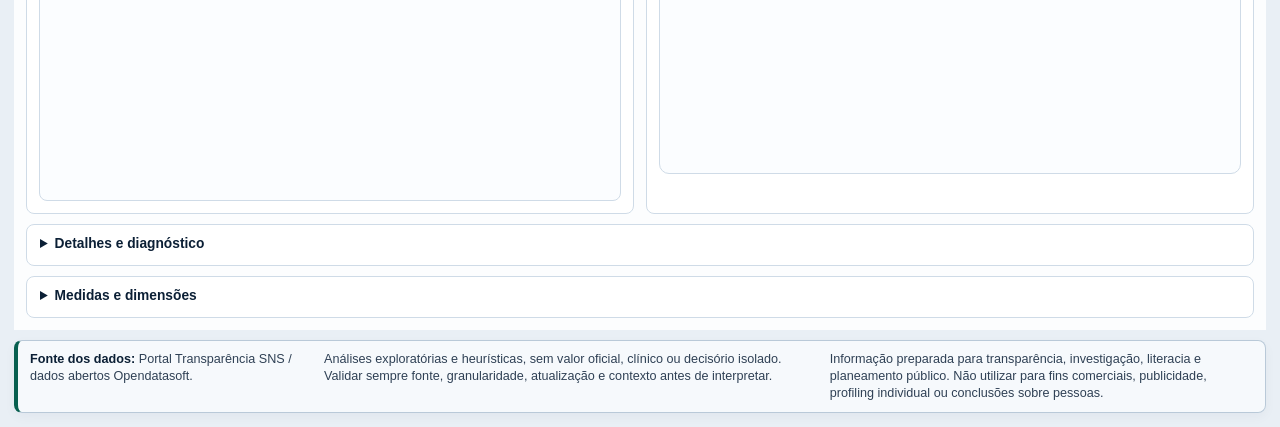
==== commit 09222235: "Soften public health triage copy" ====
--- a/analytics.html
+++ b/analytics.html
@@ -541,12 +541,12 @@
 
         <section id="publicHealthTerritoryNotice" class="public-health-territory-notice" aria-label="Bloqueio territorial" hidden></section>
 
-        <section id="publicHealthKpis" class="public-health-kpis" aria-label="Resumo de prioridade em saúde pública"></section>
+        <section id="publicHealthKpis" class="public-health-kpis" aria-label="Resumo de hipóteses em saúde pública"></section>
 
         <section class="health-guidance health-flow-nav" aria-label="Como usar a leitura de saúde pública">
           <div>
             <strong>1. Matriz</strong>
-            <span>Prioriza impacto × viabilidade.</span>
+            <span>Explora impacto × viabilidade.</span>
           </div>
           <div>
             <strong>2. Hipóteses</strong>
@@ -567,7 +567,7 @@
             <div class="panel-heading">
               <div>
                 <h2>Matriz impacto × viabilidade</h2>
-                <p class="meta">Priorizar canto alto-alto; risco trava.</p>
+                <p class="meta">Explorar canto alto-alto; risco e incerteza travam.</p>
               </div>
             </div>
             <div class="matrix-objective-strip" aria-label="Objetivo da matriz">
@@ -608,7 +608,7 @@
               <svg id="publicHealthPointMap" role="img" aria-label="Mapa de pontos geográficos da amostra"></svg>
             </div>
             <div class="public-health-map-wrap">
-              <svg id="publicHealthMap" role="img" aria-label="Leitura territorial de prioridades em saúde pública"></svg>
+              <svg id="publicHealthMap" role="img" aria-label="Leitura territorial de hipóteses em saúde pública"></svg>
             </div>
           </section>
 
@@ -622,7 +622,7 @@
           <div class="panel-heading">
             <div>
               <h2>Perguntas úteis</h2>
-              <p class="meta">A partir das prioridades.</p>
+              <p class="meta">A partir das hipóteses.</p>
             </div>
           </div>
           <div id="publicHealthQuestions" class="public-health-questions"></div>
--- a/styles.css
+++ b/styles.css
@@ -5085,8 +5085,30 @@
   stroke-dasharray: 4 6;
 }
 
-.territory-tile {
-  opacity: 0.62;
+.territory-local-base {
+  pointer-events: none;
+}
+
+.territory-local-water {
+  fill: #eef4f8;
+}
+
+.territory-outline {
+  fill: rgba(180, 214, 198, 0.54);
+  stroke: rgba(7, 95, 79, 0.42);
+  stroke-width: 1.4px;
+}
+
+.territory-outline-island {
+  fill: none;
+  stroke-dasharray: 4 5;
+  stroke-width: 1.1px;
+}
+
+.territory-bounds {
+  fill: rgba(255, 255, 255, 0.18);
+  stroke: rgba(32, 94, 143, 0.3);
+  stroke-dasharray: 6 5;
 }
 
 .territory-point {
